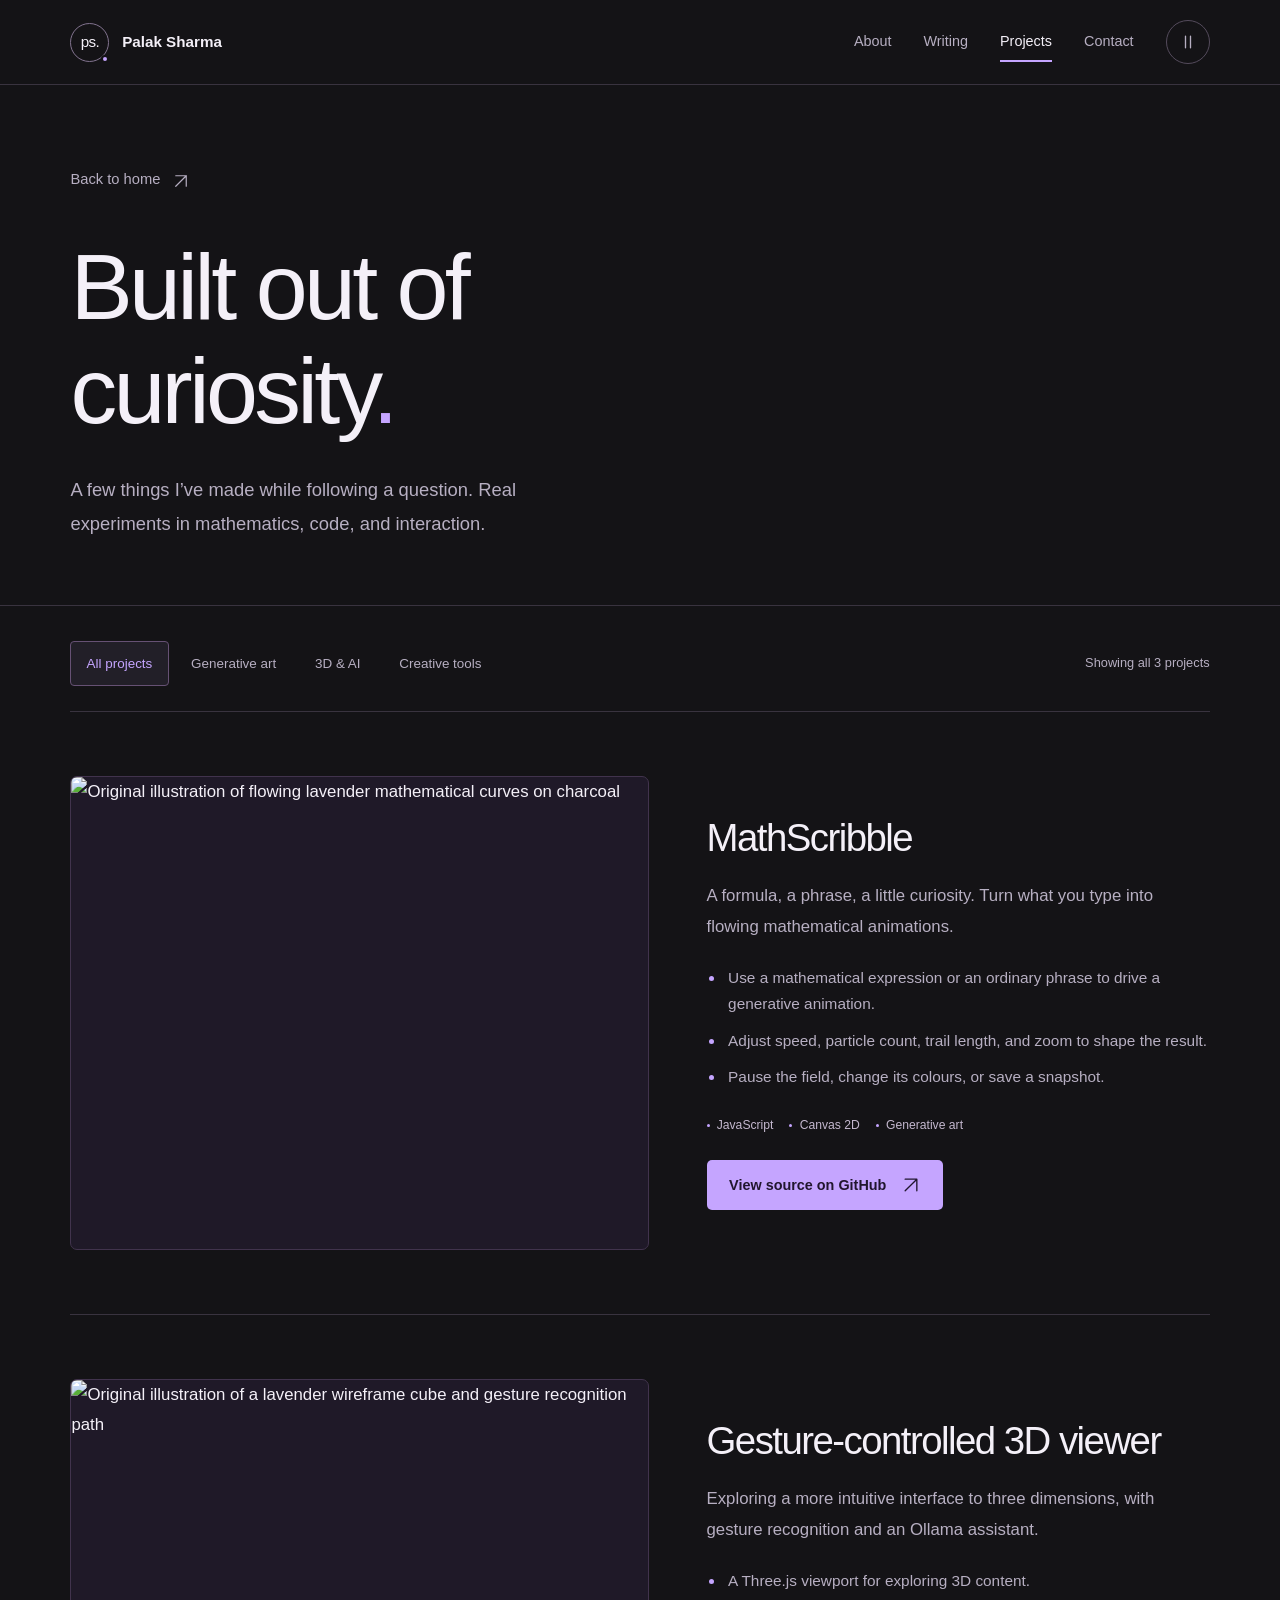
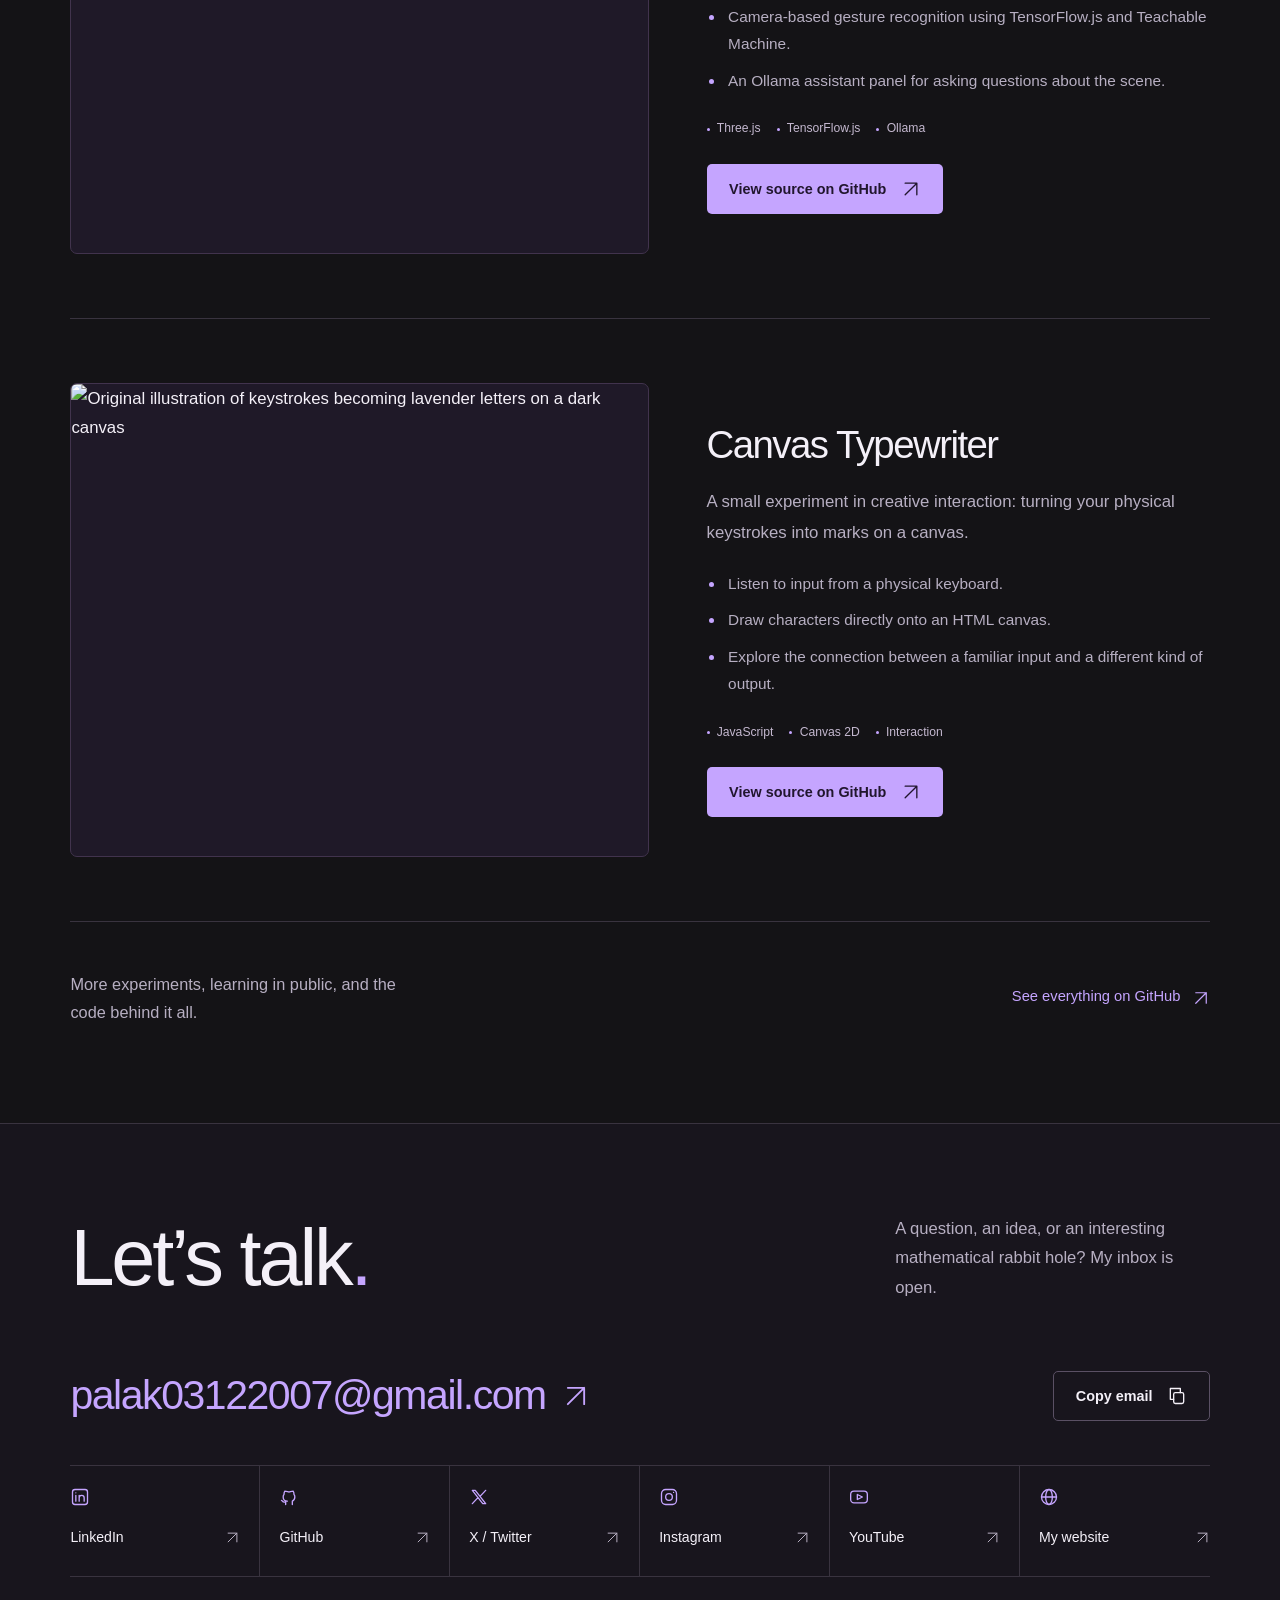
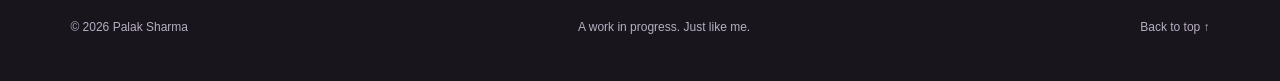
==== projects.html @ 2f59c61e "Add files via upload" ====
<!doctype html>
<!--
THESIS: A curious mind in motion, not a row of portfolio cards.
OWN-WORLD: User-directed charcoal, plum, lavender, oversized Sora, and quiet reading space.
STORY: Meet the student, builder, and explorer; discover real milestones and a growing maths notebook.
FIRST VIEWPORT: A very large name beside a full-scale living mathematical profile, with factual
orbital labels and three controls that reveal different parts of Palak's story.
FORM: User-pinned dark research studio; Projects and Writing have their own clear navigation tabs.
The writing empty state is honest. No awards, papers, credentials, or deployments are fabricated.
-->
<html lang="en"><head>
<meta charset="utf-8"><meta name="viewport" content="width=device-width, initial-scale=1">
<title>Projects — Palak Sharma</title><meta name="description" content="Experiments in mathematics, generative animation, spatial interfaces, and creative code by Palak Sharma."><meta name="theme-color" content="#141316">
<link rel="canonical" href="https://palaksharma.tech/projects.html">
<meta property="og:type" content="website"><meta property="og:url" content="https://palaksharma.tech/projects.html"><meta property="og:title" content="Projects — Palak Sharma"><meta property="og:description" content="Experiments in mathematics, generative animation, spatial interfaces, and creative code by Palak Sharma."><meta property="og:image" content="https://palaksharma.tech/assets/social-preview.png"><meta property="og:image:width" content="1200"><meta property="og:image:height" content="630"><meta property="og:image:alt" content="Palak Sharma — a curious mind in motion, on charcoal and lavender."><meta name="twitter:card" content="summary_large_image"><meta name="twitter:creator" content="@palaksharma3_">
<link rel="icon" href="favicon-32.png" sizes="32x32" type="image/png"><link rel="icon" href="icon-192.png" sizes="192x192" type="image/png"><link rel="apple-touch-icon" href="apple-touch-icon.png">
<link rel="preload" href="assets/fonts/sora-latin.woff2" as="font" type="font/woff2" crossorigin><link rel="preload" href="assets/fonts/archivo-latin.woff2" as="font" type="font/woff2" crossorigin><link rel="stylesheet" href="portfolio.css">
<script src="settings.js" defer></script><script src="script.js" defer></script>
</head><body data-page="projects"><svg class="icon-sprite" xmlns="http://www.w3.org/2000/svg" aria-hidden="true"><defs><symbol id="i-arrow" viewBox="0 0 24 24"><path d="M5 19 19 5M5 5h14v14"/></symbol><symbol id="i-down" viewBox="0 0 24 24"><path d="M12 4v16m-6-6 6 6 6-6"/></symbol><symbol id="i-left" viewBox="0 0 24 24"><path d="M20 12H4m6-6-6 6 6 6"/></symbol><symbol id="i-right" viewBox="0 0 24 24"><path d="M4 12h16m-6-6 6 6-6 6"/></symbol><symbol id="i-linkedin" viewBox="0 0 24 24"><rect x="3" y="3" width="18" height="18" rx="3"/><path d="M7 10v7m4-7v7m0-4c0-4 6-4 6 0v4"/><circle cx="7" cy="7" r=".8" fill="currentColor" stroke="none"/></symbol><symbol id="i-github" viewBox="0 0 24 24"><path d="M8 21v-3c-4 1-4-2-5-2m13 5v-4c2-1 3-3 3-5 0-2-1-3-1-3 0-1 0-3-1-4-2 0-4 1-5 1s-3-1-5-1C6 6 6 8 6 9c0 0-1 1-1 3 0 3 2 5 5 5"/></symbol><symbol id="i-x" viewBox="0 0 24 24"><path d="m4 4 12.5 16H20L7.5 4H4ZM20 4l-6.5 7M4 20l6.5-7"/></symbol><symbol id="i-instagram" viewBox="0 0 24 24"><rect x="3" y="3" width="18" height="18" rx="5"/><circle cx="12" cy="12" r="4"/><circle cx="17.5" cy="6.5" r=".8" fill="currentColor" stroke="none"/></symbol><symbol id="i-youtube" viewBox="0 0 24 24"><rect x="2" y="5" width="20" height="14" rx="4"/><path d="m10 9 6 3-6 3V9Z"/></symbol><symbol id="i-website" viewBox="0 0 24 24"><circle cx="12" cy="12" r="9"/><ellipse cx="12" cy="12" rx="4" ry="9"/><path d="M3 12h18"/></symbol><symbol id="i-file" viewBox="0 0 24 24"><path d="M14 2H5v20h14V7l-5-5Zm0 0v5h5M8 12h8m-8 4h6"/></symbol><symbol id="i-pause" viewBox="0 0 24 24"><path d="M9 5v14m6-14v14"/></symbol><symbol id="i-play" viewBox="0 0 24 24"><path d="m9 5 10 7-10 7V5Z"/></symbol><symbol id="i-menu" viewBox="0 0 24 24"><path d="M4 8h16M4 16h16"/></symbol><symbol id="i-copy" viewBox="0 0 24 24"><rect x="8" y="8" width="12" height="13" rx="2"/><path d="M16 8V3H4v13h4"/></symbol></defs></svg><a class="skip-link" href="#main">Skip to content</a>
<header class="site-header"><div class="container header-inner">
<a class="brand" href="index.html" aria-label="ps. Palak Sharma — home"><span class="brand-mark" aria-hidden="true">ps.</span><span class="brand-name" data-full-name>Palak Sharma</span></a>
<nav class="site-nav" id="site-navigation" aria-label="Main navigation"><a href="index.html#about">About</a><a href="writing.html">Writing</a><a href="projects.html" aria-current="page">Projects</a><a href="#contact">Contact</a></nav>
<div class="header-actions"><button class="motion-button" type="button" data-motion-toggle aria-label="Pause animations" aria-pressed="true" title="Pause animations" hidden><svg class="icon" aria-hidden="true"><use href="#i-pause"/></svg></button><button class="menu-toggle" type="button" aria-label="Open navigation" aria-expanded="false" aria-controls="site-navigation" hidden><svg class="icon" aria-hidden="true"><use href="#i-menu"/></svg></button></div>
</div></header><main id="main"><section class="page-intro" aria-labelledby="page-title"><div class="container"><a class="text-link" href="index.html"><span>Back to home</span><svg class="icon" aria-hidden="true"><use href="#i-arrow"/></svg></a><h1 id="page-title">Built out of<br>curiosity<span class="accent">.</span></h1><p>A few things I’ve made while following a question. Real experiments in mathematics, code, and interaction.</p></div></section><div class="container collection"><div class="filter-bar"><div class="project-filters" role="group" aria-label="Filter projects"><button type="button" data-filter="all" aria-pressed="true" hidden>All projects</button><button type="button" data-filter="generative" aria-pressed="false" hidden>Generative art</button><button type="button" data-filter="spatial" aria-pressed="false" hidden>3D &amp; AI</button><button type="button" data-filter="tools" aria-pressed="false" hidden>Creative tools</button></div><p class="filter-status" id="filter-status" aria-live="polite" aria-atomic="true">Showing all 3 projects</p></div><article class="collection-project" id="mathscribble" data-project="math" data-category="generative" aria-labelledby="math-title"><div class="project-art"><img src="assets/mathscribble.svg" alt="Original illustration of flowing lavender mathematical curves on charcoal" width="840" height="600" loading="lazy" decoding="async"></div><div class="project-details"><h2 id="math-title" data-project-title>MathScribble</h2><p class="project-description" data-project-description>A formula, a phrase, a little curiosity. Turn what you type into flowing mathematical animations.</p><ul class="project-notes"><li>Use a mathematical expression or an ordinary phrase to drive a generative animation.</li><li>Adjust speed, particle count, trail length, and zoom to shape the result.</li><li>Pause the field, change its colours, or save a snapshot.</li></ul><ul class="tags" aria-label="Technologies and themes"><li>JavaScript</li><li>Canvas 2D</li><li>Generative art</li></ul><div class="project-actions"><a class="button button-primary" href="https://github.com/palaksharma3/Math-Simulations" data-project-source target="_blank" rel="noopener noreferrer">View source on GitHub <svg class="icon" aria-hidden="true"><use href="#i-arrow"/></svg></a></div></div></article><article class="collection-project" id="gesture-viewer" data-project="gesture" data-category="spatial" aria-labelledby="gesture-title"><div class="project-art"><img src="assets/gesture-viewer.svg" alt="Original illustration of a lavender wireframe cube and gesture recognition path" width="840" height="600" loading="lazy" decoding="async"></div><div class="project-details"><h2 id="gesture-title" data-project-title>Gesture-controlled 3D viewer</h2><p class="project-description" data-project-description>Exploring a more intuitive interface to three dimensions, with gesture recognition and an Ollama assistant.</p><ul class="project-notes"><li>A Three.js viewport for exploring 3D content.</li><li>Camera-based gesture recognition using TensorFlow.js and Teachable Machine.</li><li>An Ollama assistant panel for asking questions about the scene.</li></ul><ul class="tags" aria-label="Technologies and themes"><li>Three.js</li><li>TensorFlow.js</li><li>Ollama</li></ul><div class="project-actions"><a class="button button-primary" href="https://github.com/palaksharma3/gesture-3d-viewer" data-project-source target="_blank" rel="noopener noreferrer">View source on GitHub <svg class="icon" aria-hidden="true"><use href="#i-arrow"/></svg></a></div></div></article><article class="collection-project" id="canvas-typewriter" data-project="keyboard" data-category="tools" aria-labelledby="keyboard-title"><div class="project-art"><img src="assets/typewriter.svg" alt="Original illustration of keystrokes becoming lavender letters on a dark canvas" width="840" height="600" loading="lazy" decoding="async"></div><div class="project-details"><h2 id="keyboard-title" data-project-title>Canvas Typewriter</h2><p class="project-description" data-project-description>A small experiment in creative interaction: turning your physical keystrokes into marks on a canvas.</p><ul class="project-notes"><li>Listen to input from a physical keyboard.</li><li>Draw characters directly onto an HTML canvas.</li><li>Explore the connection between a familiar input and a different kind of output.</li></ul><ul class="tags" aria-label="Technologies and themes"><li>JavaScript</li><li>Canvas 2D</li><li>Interaction</li></ul><div class="project-actions"><a class="button button-primary" href="https://github.com/palaksharma3/canvas-keyboard-app" data-project-source target="_blank" rel="noopener noreferrer">View source on GitHub <svg class="icon" aria-hidden="true"><use href="#i-arrow"/></svg></a></div></div></article><div class="collection-close"><p>More experiments, learning in public, and the code behind it all.</p><a class="text-link" href="https://github.com/palaksharma3" data-social="github" target="_blank" rel="noopener noreferrer"><span>See everything on GitHub</span><svg class="icon" aria-hidden="true"><use href="#i-arrow"/></svg></a></div></div></main><footer class="contact-section" id="contact" aria-labelledby="contact-title"><div class="container">
<div class="contact-heading"><h2 id="contact-title">Let’s talk<span class="accent">.</span></h2><p>A question, an idea, or an interesting mathematical rabbit hole? My inbox is open.</p></div>
<div class="contact-email-row"><a class="email-link" href="mailto:palak03122007@gmail.com" data-email-link><span data-email>palak03122007@gmail.com</span><svg class="icon" aria-hidden="true"><use href="#i-arrow"/></svg></a><div class="copy-area"><button class="button button-secondary" type="button" data-email-copy hidden>Copy email <svg class="icon" aria-hidden="true"><use href="#i-copy"/></svg></button><span class="copy-status" data-copy-status aria-live="polite" aria-atomic="true"></span></div></div>
<nav class="social-directory" aria-label="Find me online"><a class="" href="https://www.linkedin.com/in/palaksharma3/" data-social="linkedin" target="_blank" rel="noopener noreferrer"><svg class="icon" aria-hidden="true"><use href="#i-linkedin"/></svg><span>LinkedIn <svg class="icon" aria-hidden="true"><use href="#i-arrow"/></svg></span></a><a class="" href="https://github.com/palaksharma3" data-social="github" target="_blank" rel="noopener noreferrer"><svg class="icon" aria-hidden="true"><use href="#i-github"/></svg><span>GitHub <svg class="icon" aria-hidden="true"><use href="#i-arrow"/></svg></span></a><a class="" href="https://x.com/palaksharma3_" data-social="x" target="_blank" rel="noopener noreferrer"><svg class="icon" aria-hidden="true"><use href="#i-x"/></svg><span>X / Twitter <svg class="icon" aria-hidden="true"><use href="#i-arrow"/></svg></span></a><a class="" href="https://www.instagram.com/palak.sharma.3/" data-social="instagram" target="_blank" rel="noopener noreferrer"><svg class="icon" aria-hidden="true"><use href="#i-instagram"/></svg><span>Instagram <svg class="icon" aria-hidden="true"><use href="#i-arrow"/></svg></span></a><a class="" href="https://www.youtube.com/@PalakIIT-DELHI29" data-social="youtube" target="_blank" rel="noopener noreferrer"><svg class="icon" aria-hidden="true"><use href="#i-youtube"/></svg><span>YouTube <svg class="icon" aria-hidden="true"><use href="#i-arrow"/></svg></span></a><a class="" href="https://palaksharma.tech/" data-social="website" target="_blank" rel="noopener noreferrer"><svg class="icon" aria-hidden="true"><use href="#i-website"/></svg><span>My website <svg class="icon" aria-hidden="true"><use href="#i-arrow"/></svg></span></a></nav>
<div class="footer-bottom"><span>© <span data-year>2026</span> <span data-full-name>Palak Sharma</span></span><span class="footer-note">A work in progress. Just like me.</span><a href="#main">Back to top ↑</a></div>
</div></footer></body></html>
---- portfolio.css ----
@font-face{font-family:Archivo;src:url("assets/fonts/archivo-latin.woff2") format("woff2");font-style:normal;font-weight:400 800;font-display:swap}
@font-face{font-family:Sora;src:url("assets/fonts/sora-latin.woff2") format("woff2");font-style:normal;font-weight:400 700;font-display:swap}
:root{
  color-scheme:dark;
  --bg:#141316;
  --surface:#1b191f;
  --raised:#211d28;
  --ink:#f4f0f8;
  --muted:#b7afc2;
  --soft:#948a9f;
  --accent:#c5a5ff;
  --accent-strong:#a87ee8;
  --line:#39333f;
  --max-width:1240px;
  --gutter:clamp(1.25rem,5.5vw,5.5rem);
  --ease:cubic-bezier(.16,1,.3,1)
}
*,*::before,*::after{box-sizing:border-box}
html{scroll-padding-top:6rem;-webkit-text-size-adjust:100%}
html[data-motion="on"]{scroll-behavior:smooth}
body{margin:0;background:var(--bg);color:var(--ink);font-family:Archivo,"Segoe UI",Arial,sans-serif;font-size:1.05rem;line-height:1.75;-webkit-font-smoothing:antialiased}
::selection{background:var(--accent);color:var(--bg)}
[hidden]{display:none!important}
a{color:inherit;text-underline-offset:.3em}
a,button{touch-action:manipulation;-webkit-tap-highlight-color:transparent}
button,input{font:inherit}
button{cursor:pointer}
button:disabled{cursor:not-allowed}
:focus-visible{outline:2px solid var(--accent);outline-offset:6px}
img,svg{vertical-align:middle}
img{max-width:100%;height:auto}
h1,h2,h3,p,figure{margin:0}
h1,h2,h3{font-family:Sora,Archivo,sans-serif;font-weight:500;line-height:1.12;letter-spacing:-.04em;text-wrap:balance}
h1{font-size:clamp(3.5rem,7.2vw,6.5rem)}
h2{font-size:clamp(2.35rem,4.6vw,4.2rem)}
h3{font-size:clamp(1.4rem,2.4vw,2rem);line-height:1.3;letter-spacing:-.025em}
.container{width:min(var(--max-width),calc(100% - var(--gutter)*2));margin-inline:auto}
.accent{color:var(--accent)}
.icon{width:20px;height:20px;fill:none;stroke:currentColor;stroke-width:1.6;stroke-linecap:round;stroke-linejoin:round;flex:0 0 auto}
.icon-sprite{position:absolute;width:0;height:0;overflow:hidden}
.skip-link{position:fixed;top:.75rem;left:1rem;z-index:100;background:var(--ink);color:var(--bg);padding:.6rem 1rem;border-radius:4px;transform:translateY(-180%)}
.skip-link:focus{transform:none}
.site-header{position:sticky;top:0;z-index:50;background:var(--bg);border-bottom:1px solid var(--line)}
.header-inner{min-height:84px;display:flex;align-items:center;gap:2rem}
.brand{display:inline-flex;align-items:center;gap:.8rem;margin-right:auto;text-decoration:none;min-height:44px}
.brand-mark{height:39px;width:39px;display:grid;place-items:center;border:1px solid #82738f;border-radius:50%;font-family:Sora,sans-serif;font-size:.95rem;letter-spacing:-.04em;position:relative}
.brand-mark::after{content:"";position:absolute;bottom:-2px;right:-1px;width:8px;height:8px;background:var(--accent);border:2px solid var(--bg);border-radius:50%}
.brand-name{font-weight:550;font-size:.95rem}
.site-nav{display:flex;align-items:center;gap:2rem}
.site-nav a{min-height:44px;display:inline-flex;align-items:center;position:relative;text-decoration:none;font-size:.9rem;color:var(--muted);transition:color .25s}
.site-nav a::after{content:"";position:absolute;left:0;right:0;bottom:2px;background:var(--accent);height:2px;transform:scaleX(0);transform-origin:left;transition:transform .35s var(--ease)}
.site-nav a:hover,.site-nav a[aria-current]{color:var(--ink)}
.site-nav a:hover::after,.site-nav a[aria-current]::after{transform:scaleX(1)}
.header-actions{display:flex;gap:.65rem;align-items:center}
.motion-button,.menu-toggle{height:44px;width:44px;display:inline-flex;align-items:center;justify-content:center;background:transparent;color:var(--muted);border:1px solid #544b5c;border-radius:50%;transition:background .2s,border-color .2s,color .2s}
.motion-button:hover,.menu-toggle:hover{background:var(--raised);border-color:var(--accent);color:var(--ink)}
.menu-toggle{border-radius:4px}
.button{min-height:50px;display:inline-flex;align-items:center;justify-content:center;gap:.9rem;padding:.85rem 1.35rem;border:1px solid transparent;border-radius:5px;text-decoration:none;font-size:.9rem;line-height:1.4;font-weight:550;transition:transform .3s var(--ease),background .25s,border-color .25s,color .25s}
.button:hover{transform:translateY(-3px)}
.button-primary{background:var(--accent);color:#21162e}
.button-primary:hover{background:#d9c2ff}
.button-secondary{background:transparent;color:var(--ink);border-color:#5a5064}
.button-secondary:hover{background:var(--raised);border-color:var(--accent)}
.button-disabled{background:#25212d;color:#b5aabc;border-color:#49404f}
.button-disabled:hover{transform:none}
.text-link{min-height:44px;display:inline-flex;align-items:center;gap:.7rem;font-size:.92rem;font-weight:500;text-decoration:none}
.text-link>span{padding-bottom:2px;background:linear-gradient(currentColor,currentColor) left bottom/0 1px no-repeat;transition:background-size .3s var(--ease)}
.text-link:hover>span{background-size:100% 1px}
.text-link .icon{width:18px;height:18px;transition:transform .3s var(--ease)}
.text-link:hover .icon{transform:translate(2px,-2px)}

/* The oversized name and living profile share one continuous stage. */
.hero{position:relative;overflow:clip;isolation:isolate}
.hero::before{content:"";position:absolute;right:-15%;top:-12%;width:95%;height:100%;z-index:-1;background:radial-gradient(ellipse at 63% 41%,#7d4bac18,transparent 58%);pointer-events:none}
.hero-layout{position:relative;min-height:890px;padding-block:5.2rem 4rem}
.hero-copy{position:relative;z-index:3;max-width:630px;width:52%}
.hero-copy a,.hero-copy button{pointer-events:auto}
.hero-title{font-size:clamp(5rem,10.3vw,8.5rem);font-weight:500;line-height:1.025;letter-spacing:-.04em;margin-left:-.055em}
.hero-title>span{display:block}
.hero-role{display:flex;gap:.65rem;align-items:center;color:var(--accent);font-size:.92rem;margin-top:1.55rem}
.hero-role::before{content:"";width:5px;height:5px;flex-shrink:0;background:var(--accent);border-radius:50%}
.hero-description{max-width:35ch;color:var(--muted);font-size:1.12rem;line-height:1.9;margin-top:1.4rem;text-wrap:pretty}
.hero-actions{display:flex;flex-wrap:wrap;gap:.85rem;margin-top:1.9rem}
.hero-socials{display:flex;gap:.45rem;align-items:center;margin-top:1.9rem;margin-left:-.5rem}
.hero-socials a{width:44px;height:44px;display:inline-flex;align-items:center;justify-content:center;color:var(--muted);border-radius:50%;transition:background .2s,color .2s,transform .3s var(--ease)}
.hero-socials a:hover{color:var(--accent);background:#c5a5ff0f;transform:translateY(-3px)}
.hero-art{position:absolute;width:66%;max-width:840px;right:-6.5%;top:-2rem;z-index:1}
.motion-study{width:100%;min-width:0}
.motion-surface{width:100%;aspect-ratio:1.22;position:relative;isolation:isolate}
.motion-surface::before,.motion-surface::after{content:"";position:absolute;border:1px solid #c5a5ff13;border-radius:50%;pointer-events:none}
.motion-surface::before{inset:12% 9%;transform:rotate(-30deg)}
.motion-surface::after{inset:23% 4%;transform:rotate(30deg)}
.motion-canvas{position:absolute;inset:0;width:100%;height:100%;z-index:1}
.motion-fallback{height:100%;width:100%;object-fit:contain;opacity:.85}
.has-canvas .motion-fallback{visibility:hidden}
.orbit-label{position:absolute;z-index:2;display:flex;align-items:center;gap:.65rem;color:var(--muted);font-size:.74rem;line-height:1.5;background:#17151bf2;border:1px solid #494052;padding:.6rem .8rem;border-radius:4px;pointer-events:none}
.orbit-label strong{display:block;font-weight:500;color:var(--ink);font-size:.8rem}
.orbit-label .orbit-dot{width:6px;height:6px;background:var(--accent);border-radius:50%;box-shadow:0 0 0 4px #c5a5ff0a;flex:0 0 auto}
.orbit-label.top{right:19%;top:13%;animation:drift 7s ease-in-out infinite}
.orbit-label.right{right:5%;top:58%;animation:drift 8s ease-in-out -2s infinite}
.orbit-label.left{left:10%;bottom:16%;animation:drift 9s ease-in-out -4s infinite}
.story-panel{position:relative;z-index:3;width:64%;margin:-.2rem auto 0;text-align:center}
.dimension-caption{color:var(--accent);font-size:.78rem;line-height:1.6}
.dimension-caption [data-dimension-name]{font-weight:550}
.dimension-detail{color:var(--muted);font-size:.72rem;line-height:1.6;margin-top:.2rem;margin-bottom:1rem}
.story-title{font-size:clamp(1.25rem,2vw,1.65rem);letter-spacing:-.025em;line-height:1.4}
.story-text{color:var(--muted);font-size:.89rem;line-height:1.75;margin-top:.7rem;min-height:4.7em}
.study-controls{display:flex;justify-content:center;align-items:center;gap:.35rem;margin-top:1rem}
.study-controls button{min-height:44px;padding:.5rem .85rem;color:var(--muted);background:transparent;border:1px solid transparent;border-radius:4px;font-size:.8rem;white-space:nowrap;transition:background .25s,border-color .25s,color .25s}
.study-controls button:hover{color:var(--ink);background:var(--surface)}
.study-controls button[aria-pressed="true"]{color:var(--accent);background:#c5a5ff0b;border-color:#79608f}
.hero-foot{display:flex;align-items:center;justify-content:space-between;gap:1rem;min-height:78px;border-top:1px solid var(--line);font-size:.78rem;color:var(--muted)}
.hero-foot a{display:flex;align-items:center;gap:.8rem;min-height:44px;text-decoration:none}
.hero-foot .icon{width:17px;height:17px;color:var(--accent)}
.hero-foot>span{display:inline-flex;align-items:center;gap:.65rem}
.small-star{color:var(--accent);font-size:1.2rem}

.section{padding-block:clamp(4.7rem,8vw,7.8rem)}
.section-heading{display:flex;justify-content:space-between;align-items:end;gap:2rem;margin-bottom:3rem}
.section-heading p{color:var(--muted);max-width:43ch;margin-top:1.15rem;line-height:1.8}
.section-heading>.text-link{white-space:nowrap;color:var(--accent)}
.about-section{border-top:1px solid var(--line)}
.about-grid{display:grid;grid-template-columns:1fr 1.1fr;gap:clamp(2rem,7vw,7rem)}
.about-heading h2{max-width:13ch}
.portrait-frame{width:min(100%,300px);margin-top:2rem}
.portrait-frame img{display:block;width:100%;height:auto;aspect-ratio:1;object-fit:contain;border:1px solid #6d557f;border-radius:8px;background:var(--surface)}
.portrait-frame figcaption{margin-top:.7rem;display:flex;align-items:center;gap:.55rem;color:var(--muted);font-size:.8rem}
.portrait-frame figcaption span{color:var(--accent)}
.about-copy p{font-size:1.13rem;line-height:1.9;color:var(--muted);max-width:65ch}
.about-copy p:first-child{color:var(--ink);font-size:1.25rem}
.about-copy p+p{margin-top:1.4rem}
.interests{display:flex;flex-wrap:wrap;gap:.6rem;margin-top:2rem}
.interests span{border:1px solid #584864;padding:.35rem .7rem;border-radius:3px;color:#cfbddf;font-size:.78rem}
.achievements-section{padding-top:0}
.achievements-heading{display:flex;align-items:end;justify-content:space-between;gap:2rem;margin-bottom:2.5rem}
.achievements-heading p{color:var(--muted);max-width:32ch;font-size:.96rem}
.achievement-list{list-style:none;padding:0;margin:0;border-top:1px solid var(--line)}
.achievement{display:grid;grid-template-columns:110px 1fr 205px;gap:2rem;padding:2.1rem 0;border-bottom:1px solid var(--line);align-items:start}
.achievement-period{color:var(--muted);font-size:.85rem;padding-top:.45rem}
.achievement h3{font-size:1.6rem;letter-spacing:-.025em}
.achievement-description{font-size:1rem;color:var(--muted);line-height:1.85;max-width:66ch;margin-top:.65rem}
.achievement-result{font-family:Sora,Archivo,sans-serif;font-size:1.55rem;color:var(--accent);font-weight:500;text-align:right;line-height:1.4;letter-spacing:-.03em}
.achievement:hover .achievement-result{color:#e0caff}

.writing-section{background:var(--surface);border-block:1px solid var(--line);position:relative;overflow:hidden}
.writing-grid{display:grid;grid-template-columns:1fr 1fr;gap:clamp(2.5rem,7vw,6rem);align-items:center}
.writing-heading h2{max-width:13ch}
.writing-heading>p{color:var(--muted);max-width:44ch;margin-top:1.5rem;font-size:1.08rem;line-height:1.85}
.writing-heading .text-link{margin-top:1.6rem;color:var(--accent)}
.notebook-art{position:relative;min-height:340px;display:flex;align-items:center;justify-content:center}
.notebook-art img{width:100%;max-width:480px;transform:rotate(4deg);transition:transform .8s var(--ease)}
.notebook-art:hover img{transform:rotate(0)}
.notebook-status{display:flex;gap:.6rem;align-items:center;color:var(--muted);font-size:.82rem;margin-top:1.6rem}
.notebook-status::before{content:"";width:6px;height:6px;background:var(--accent);border-radius:50%}
.writing-list{padding:0;margin:0;list-style:none;border-top:1px solid var(--line)}
.writing-entry{border-bottom:1px solid var(--line)}
.writing-entry>a{display:grid;grid-template-columns:1fr auto;gap:1.5rem;padding:1.75rem 0;align-items:center;text-decoration:none}
.writing-entry h2,.writing-entry h3{font-size:1.5rem;line-height:1.3;letter-spacing:-.025em;margin-top:.5rem}
.writing-entry p{font-size:1rem;color:var(--muted);max-width:65ch;margin-top:.65rem}
.writing-entry .writing-type{color:var(--accent);font-size:.78rem}
.writing-entry>a>.icon{width:24px;height:24px;color:var(--accent);transition:transform .3s var(--ease)}
.writing-entry>a:hover>.icon{transform:translate(3px,-3px)}
.writing-home-list{margin-top:2rem}
.project-portal{display:grid;grid-template-columns:1.1fr 1fr;gap:3rem;align-items:center;border-bottom:1px solid var(--line)}
.project-portal h2{max-width:15ch}
.project-portal p{color:var(--muted);font-size:1.05rem;max-width:45ch;margin-top:1.4rem}
.project-portal .button{margin-top:1.8rem}
.project-index{list-style:none;margin:0;padding:0;border-top:1px solid var(--line)}
.project-index li{border-bottom:1px solid var(--line)}
.project-index a{padding:1.3rem 0;display:flex;align-items:center;justify-content:space-between;gap:1rem;text-decoration:none;font-family:Sora,Archivo,sans-serif;font-size:1.2rem;line-height:1.5}
.project-index a:hover{color:var(--accent)}
.project-index .icon{color:var(--accent)}
.cv-section{padding-block:clamp(3.5rem,6vw,5rem)}
.cv-panel{display:grid;grid-template-columns:auto 1fr auto;gap:2rem;align-items:center}
.cv-symbol{width:64px;height:80px;border:1px solid #69566f;display:grid;place-items:center;border-radius:4px;color:var(--accent);background:#211b28}
.cv-symbol .icon{width:30px;height:30px;stroke-width:1.2}
.cv-copy h2{font-size:1.7rem;letter-spacing:-.025em}
.cv-copy p{max-width:54ch;margin-top:.75rem;color:var(--muted);font-size:.98rem}
.cv-action{display:flex;align-items:flex-start;flex-direction:column;gap:.6rem}
.cv-action .text-link{font-size:.8rem;color:var(--muted)}

.contact-section{background:#18151d;border-top:1px solid var(--line);padding-block:clamp(4rem,7vw,6.5rem) 2rem}
.contact-heading{display:grid;grid-template-columns:1fr 1fr;align-items:end;gap:3rem;margin-bottom:2.5rem}
.contact-heading h2{font-size:clamp(3rem,6.2vw,5.3rem)}
.contact-heading p{color:var(--muted);max-width:34ch;justify-self:end;font-size:1.04rem;line-height:1.8}
.contact-email-row{display:flex;align-items:center;justify-content:space-between;gap:1.5rem;padding-block:1.5rem 2.5rem}
.email-link{display:inline-flex;align-items:center;gap:1rem;font-family:Sora,Archivo,sans-serif;font-size:clamp(1.25rem,3.2vw,2.75rem);letter-spacing:-.035em;color:var(--accent);text-decoration:none;line-height:1.4;overflow-wrap:anywhere;min-width:0}
.email-link span{min-width:0}
.email-link>.icon{width:28px;height:28px}
.email-link:hover{color:#e2d0ff}
.copy-area{position:relative;flex-shrink:0}
.copy-status{position:absolute;top:100%;right:0;margin-top:.35rem;color:var(--muted);font-size:.75rem;white-space:nowrap}
.social-directory{display:grid;grid-template-columns:repeat(6,1fr);border-block:1px solid var(--line)}
.social-directory a{padding:1.35rem 1.2rem;border-right:1px solid var(--line);min-height:110px;display:flex;flex-direction:column;gap:1.1rem;text-decoration:none;transition:background .25s}
.social-directory a:first-child{padding-left:0}
.social-directory a:last-child{padding-right:0;border-right:0}
.social-directory a:hover{background:#c5a5ff07}
.social-directory a>.icon{color:var(--accent)}
.social-directory a>span{display:flex;align-items:center;justify-content:space-between;gap:.5rem;font-size:.88rem}
.social-directory a>span .icon{width:15px;height:15px;color:var(--muted)}
.footer-bottom{display:flex;gap:1rem;justify-content:space-between;align-items:center;padding-top:1.8rem;color:var(--muted);font-size:.75rem}
.footer-bottom a{min-height:44px;display:inline-flex;align-items:center;gap:.6rem;text-decoration:none}
.footer-bottom .icon{height:16px;width:16px}

.page-intro{padding-block:4.6rem 4rem;border-bottom:1px solid var(--line)}
.page-intro h1{max-width:15ch;font-size:clamp(3.5rem,7.3vw,6.2rem)}
.page-intro p{margin-top:1.8rem;max-width:53ch;color:var(--muted);font-size:1.15rem;line-height:1.85}
.page-intro .text-link{margin-bottom:2rem;color:var(--muted)}
.collection{padding-block:2.2rem 6rem}
.filter-bar{display:flex;align-items:center;justify-content:space-between;gap:1rem;flex-wrap:wrap;padding-bottom:1.6rem;border-bottom:1px solid var(--line)}
.project-filters{display:flex;flex-wrap:wrap;gap:.4rem}
.project-filters button{min-height:44px;padding:.6rem .95rem;border:1px solid transparent;background:transparent;color:var(--muted);font-size:.84rem;border-radius:4px}
.project-filters button:hover{color:var(--ink);background:var(--surface)}
.project-filters button[aria-pressed="true"]{background:#c5a5ff14;color:var(--accent);border-color:#665174}
.filter-status{font-size:.8rem;color:var(--muted)}
.collection-project{display:grid;grid-template-columns:1.15fr 1fr;gap:clamp(2rem,4.5vw,4.5rem);padding-block:4rem;border-bottom:1px solid var(--line);align-items:center;scroll-margin-top:2rem}
.project-art{position:relative;display:block;aspect-ratio:1.22;background:#1f1928;border:1px solid #41334d;border-radius:7px;overflow:hidden}
.project-art img{display:block;width:100%;height:100%;object-fit:cover;transition:transform .8s var(--ease)}
.project-art:hover img{transform:scale(1.035)}
.project-details h2{font-size:clamp(2rem,3vw,2.8rem)}
.project-description{margin-top:1.3rem;color:var(--muted);font-size:1.05rem;line-height:1.85}
.project-notes{padding-left:1.15rem;color:var(--muted);font-size:.96rem;margin-block:1.4rem}
.project-notes li{padding-left:.2rem;margin-bottom:.6rem}
.project-notes li::marker{color:var(--accent)}
.tags{display:flex;flex-wrap:wrap;gap:.5rem 1rem;list-style:none;padding:0;margin:1.5rem 0}
.tags li{display:inline-flex;gap:.45rem;align-items:center;color:#c4b8cf;font-size:.76rem}
.tags li::before{content:"";width:3px;height:3px;background:var(--accent);border-radius:50%}
.project-actions{display:flex;gap:.8rem;flex-wrap:wrap;margin-top:1.5rem}
.collection-close{padding-top:3rem;display:flex;align-items:center;justify-content:space-between;gap:2rem}
.collection-close p{max-width:40ch;color:var(--muted);font-size:1.02rem}
.collection-close .text-link{color:var(--accent)}
.notebook-page{padding-block:4rem 6rem;min-height:500px}
.notebook-empty{display:grid;grid-template-columns:1.05fr 1fr;align-items:center;gap:3rem;padding:1rem 0 3rem}
.notebook-empty h2{font-size:clamp(2rem,3.7vw,3rem);max-width:14ch}
.notebook-empty p{color:var(--muted);max-width:43ch;font-size:1.08rem;margin-top:1.4rem}
.notebook-empty .text-link{color:var(--accent);margin-top:1.3rem}
.notebook-empty img{max-width:460px;justify-self:center;transform:rotate(4deg)}
.notebook-expect{border-top:1px solid var(--line);padding-top:2rem;display:flex;justify-content:space-between;gap:2rem;color:var(--muted);font-size:.94rem}
.notebook-expect span{color:var(--accent)}
.not-found{min-height:calc(100svh - 84px);padding-block:5rem;display:grid;align-content:center}
.not-found h1{max-width:12ch}
.not-found p{max-width:45ch;color:var(--muted);margin-top:1.8rem}
.not-found .hero-actions{margin-top:2rem}

@keyframes drift{0%,100%{transform:translateY(0)}50%{transform:translateY(-7px)}}
@keyframes title-arrive{from{clip-path:inset(0 0 100% 0);transform:translateY(16px)}to{clip-path:inset(0);transform:translateY(0)}}
html[data-motion="on"] .hero-title>span{animation:title-arrive .95s var(--ease) both}
html[data-motion="on"] .hero-title>span:nth-child(2){animation-delay:.1s}
.story-panel.is-changing{animation:title-arrive .5s var(--ease)}
.story-status{position:absolute;width:1px;height:1px;padding:0;margin:-1px;overflow:hidden;clip-path:inset(50%);white-space:nowrap}

@media(min-width:1500px){.hero-layout{min-height:920px}.hero-art{right:-2%;top:-1rem}.hero-copy{width:52%}}
@media(max-width:1100px){.brand-name{display:none}.hero-title{font-size:clamp(5rem,10vw,7.2rem)}.hero-layout{min-height:825px;padding-top:4.8rem}.hero-art{width:70%;right:-11%;top:0}.hero-copy{width:54%}.story-panel{width:67%}.orbit-label.left{left:15%;bottom:11%}.orbit-label.right{right:8%;top:62%}.hero-description{font-size:1.04rem}.social-directory a{padding-inline:.85rem}.achievement{grid-template-columns:95px 1fr 165px;gap:1.5rem}.achievement-result{font-size:1.3rem}}
@media(max-width:850px) and (min-width:761px){.hero-layout{min-height:770px}.hero-art{width:72%;right:-14%;top:2.5rem}.hero-copy{width:57%}.hero-title{font-size:clamp(4.8rem,10vw,6rem)}.hero-description{max-width:29ch}.story-panel{width:62%;margin-left:27%}.orbit-label.left{display:none}.orbit-label.top{right:20%;top:8%}.orbit-label.right{right:10%;top:63%}.story-text{font-size:.82rem}.study-controls{gap:0}.study-controls button{padding-inline:.6rem}.hero-actions{gap:.65rem}.hero-actions .button{padding-inline:1rem}}
@media(max-width:760px){
  html{scroll-padding-top:5rem}.header-inner{min-height:72px;gap:.75rem;flex-wrap:wrap}.brand-name{display:inline}.site-nav{gap:1rem}.js .site-nav{display:none;position:absolute;top:100%;left:0;right:0;background:#1c1921;border-bottom:1px solid var(--line);padding:1rem var(--gutter) 1.3rem;box-shadow:0 14px 28px #00000036}.js .site-nav.is-open{display:flex;flex-wrap:wrap}.site-nav a{padding-inline:.4rem}.site-nav a::after{left:.4rem;right:.4rem}
  .hero-layout{min-height:0;padding-block:3.4rem 2.5rem}.hero-copy{width:100%;max-width:540px}.hero-title{font-size:clamp(5.3rem,14vw,7rem)}.hero-description{max-width:40ch;font-size:1.1rem}.hero-art{position:relative;right:auto;top:auto;width:100%;max-width:630px;margin:-2.3rem auto 0}.motion-surface{aspect-ratio:1.22}.orbit-label.left{left:6%;bottom:11%;display:flex}.orbit-label.top{right:15%;top:17%}.orbit-label.right{right:0;top:64%}.story-panel{width:90%;max-width:470px;margin:-.5rem auto 0}.story-text{min-height:0;font-size:.95rem}.story-title{font-size:1.5rem}.study-controls{margin-top:1.2rem}.study-controls button{font-size:.85rem}.hero-socials{margin-top:1.4rem}.hero-foot{min-height:74px;font-size:.72rem}.hero-foot>span{max-width:26ch}.about-grid{grid-template-columns:1fr;gap:2rem}.about-heading{display:block}.about-heading h2{max-width:16ch}.portrait-frame{width:min(100%,360px);margin-top:1.75rem}.about-copy p{font-size:1.07rem}.about-copy p:first-child{font-size:1.18rem}
  .achievements-heading{align-items:flex-start;flex-direction:column;gap:1rem}.achievements-heading p{max-width:47ch}.achievement{grid-template-columns:1fr auto;grid-template-areas:"date result" "content content";gap:.75rem 1rem;padding-block:1.7rem}.achievement-period{grid-area:date;padding:0}.achievement-main{grid-area:content}.achievement-result{grid-area:result;font-size:1.2rem}.achievement h3{font-size:1.4rem}.achievement-description{font-size:1rem}.writing-grid{grid-template-columns:1fr;gap:1rem}.writing-heading h2{max-width:17ch}.writing-heading>p{max-width:50ch}.notebook-art{min-height:0;max-width:490px;margin:0 auto}.project-portal{grid-template-columns:1fr;gap:2.7rem}.project-portal h2{max-width:16ch}.project-index a{font-size:1.15rem}
  .cv-panel{grid-template-columns:auto 1fr;gap:1.2rem}.cv-action{grid-column:2}.cv-symbol{align-self:start;width:54px;height:68px}.cv-copy h2{font-size:1.5rem}.cv-copy p{font-size:.95rem}.contact-heading{grid-template-columns:1fr;gap:1.3rem;margin-bottom:1.4rem}.contact-heading p{justify-self:start;max-width:47ch}.contact-email-row{align-items:flex-start;flex-direction:column;gap:1.2rem;padding-bottom:2.8rem}.email-link{font-size:clamp(1.35rem,4.7vw,2rem)}.email-link>.icon{width:20px;height:20px}.copy-status{left:0;right:auto}.social-directory{grid-template-columns:repeat(3,1fr)}.social-directory a{padding:1.2rem!important;min-height:105px}.social-directory a:nth-child(3){border-right:0}.social-directory a:nth-child(n+4){border-top:1px solid var(--line)}.footer-bottom{flex-wrap:wrap;font-size:.73rem}
  .page-intro{padding-block:3.4rem 3rem}.page-intro h1{font-size:clamp(3.1rem,9vw,4.8rem)}.page-intro p{font-size:1.08rem}.collection-project{grid-template-columns:1fr;gap:2rem;padding-block:3rem}.project-art{aspect-ratio:1.5}.project-details h2{font-size:2rem}.project-description{font-size:1.04rem}.collection-close{align-items:flex-start;flex-direction:column;gap:1rem}.notebook-empty{grid-template-columns:1fr;gap:2rem}.notebook-empty img{max-width:450px;width:100%;order:-1}.notebook-expect{flex-direction:column;gap:.75rem}
}
@media(max-width:480px){
  .brand-name{font-size:.82rem}.brand-mark{height:35px;width:35px;font-size:.82rem}.hero-layout{padding-top:2.8rem}.hero-title{font-size:clamp(4.4rem,18.3vw,6.3rem)}.hero-role{font-size:.83rem;margin-top:1.2rem}.hero-description{font-size:1.03rem;line-height:1.85;max-width:35ch;margin-top:1.1rem}.hero-actions{gap:.65rem;margin-top:1.5rem}.hero-actions .button{font-size:.84rem;padding-inline:1rem}.hero-socials{gap:.3rem}.hero-art{margin-top:-.6rem}.motion-surface{aspect-ratio:1.03}.orbit-label{font-size:.6rem;padding:.45rem .6rem;gap:.5rem}.orbit-label strong{font-size:.68rem}.orbit-label.top{right:4%;top:14%}.orbit-label.right{right:-2%;top:65%}.orbit-label.left{left:-2%;bottom:17%}.story-panel{width:100%;margin-top:.3rem}.story-title{font-size:1.3rem}.story-text{font-size:.87rem}.study-controls{gap:.2rem}.study-controls button{padding-inline:.75rem;font-size:.78rem}.hero-foot>span{max-width:21ch;font-size:.68rem}.hero-foot a{font-size:.7rem;gap:.4rem}.section-heading{align-items:flex-start;flex-direction:column;gap:1rem}.section-heading p{margin-top:1rem}.portrait-frame{width:100%;max-width:330px}.about-copy p:first-child{font-size:1.14rem}.about-copy p{font-size:1.02rem}.interests{gap:.5rem}.interests span{font-size:.73rem}.achievement-result{font-size:1.08rem}.achievement-period{font-size:.79rem}.writing-heading>p{font-size:1.02rem}.notebook-art{margin-top:1rem}.project-index a{font-size:1.06rem}.cv-action{grid-column:1/-1;margin-top:.5rem}.cv-copy p{font-size:.89rem}.contact-heading h2{font-size:3.2rem}.contact-heading p{font-size:1rem}.email-link{font-size:clamp(1.05rem,4.45vw,1.35rem);gap:.6rem}.social-directory{grid-template-columns:1fr 1fr}.social-directory a:nth-child(3){border-right:1px solid var(--line)}.social-directory a:nth-child(2n){border-right:0}.social-directory a:nth-child(n+3){border-top:1px solid var(--line)}.social-directory a:nth-child(n+4){border-top:1px solid var(--line)}.footer-note{width:100%;order:3}.filter-bar{align-items:flex-start}.project-filters{gap:.25rem}.project-filters button{padding-inline:.7rem;font-size:.77rem}.page-intro h1{font-size:clamp(2.6rem,11.4vw,3.8rem)}.page-intro p{font-size:1.02rem}.project-art{aspect-ratio:1.2}.notebook-page{padding-top:2rem}.notebook-empty{gap:1.7rem}.notebook-empty p{font-size:1.02rem}
}
@media(prefers-reduced-motion:reduce){html{scroll-behavior:auto!important}*,*::before,*::after{animation-duration:.001ms!important;animation-iteration-count:1!important;transition-duration:.001ms!important}}
html[data-motion="off"]{scroll-behavior:auto}
html[data-motion="off"] *,html[data-motion="off"] *::before,html[data-motion="off"] *::after{animation:none!important;transition:none!important}
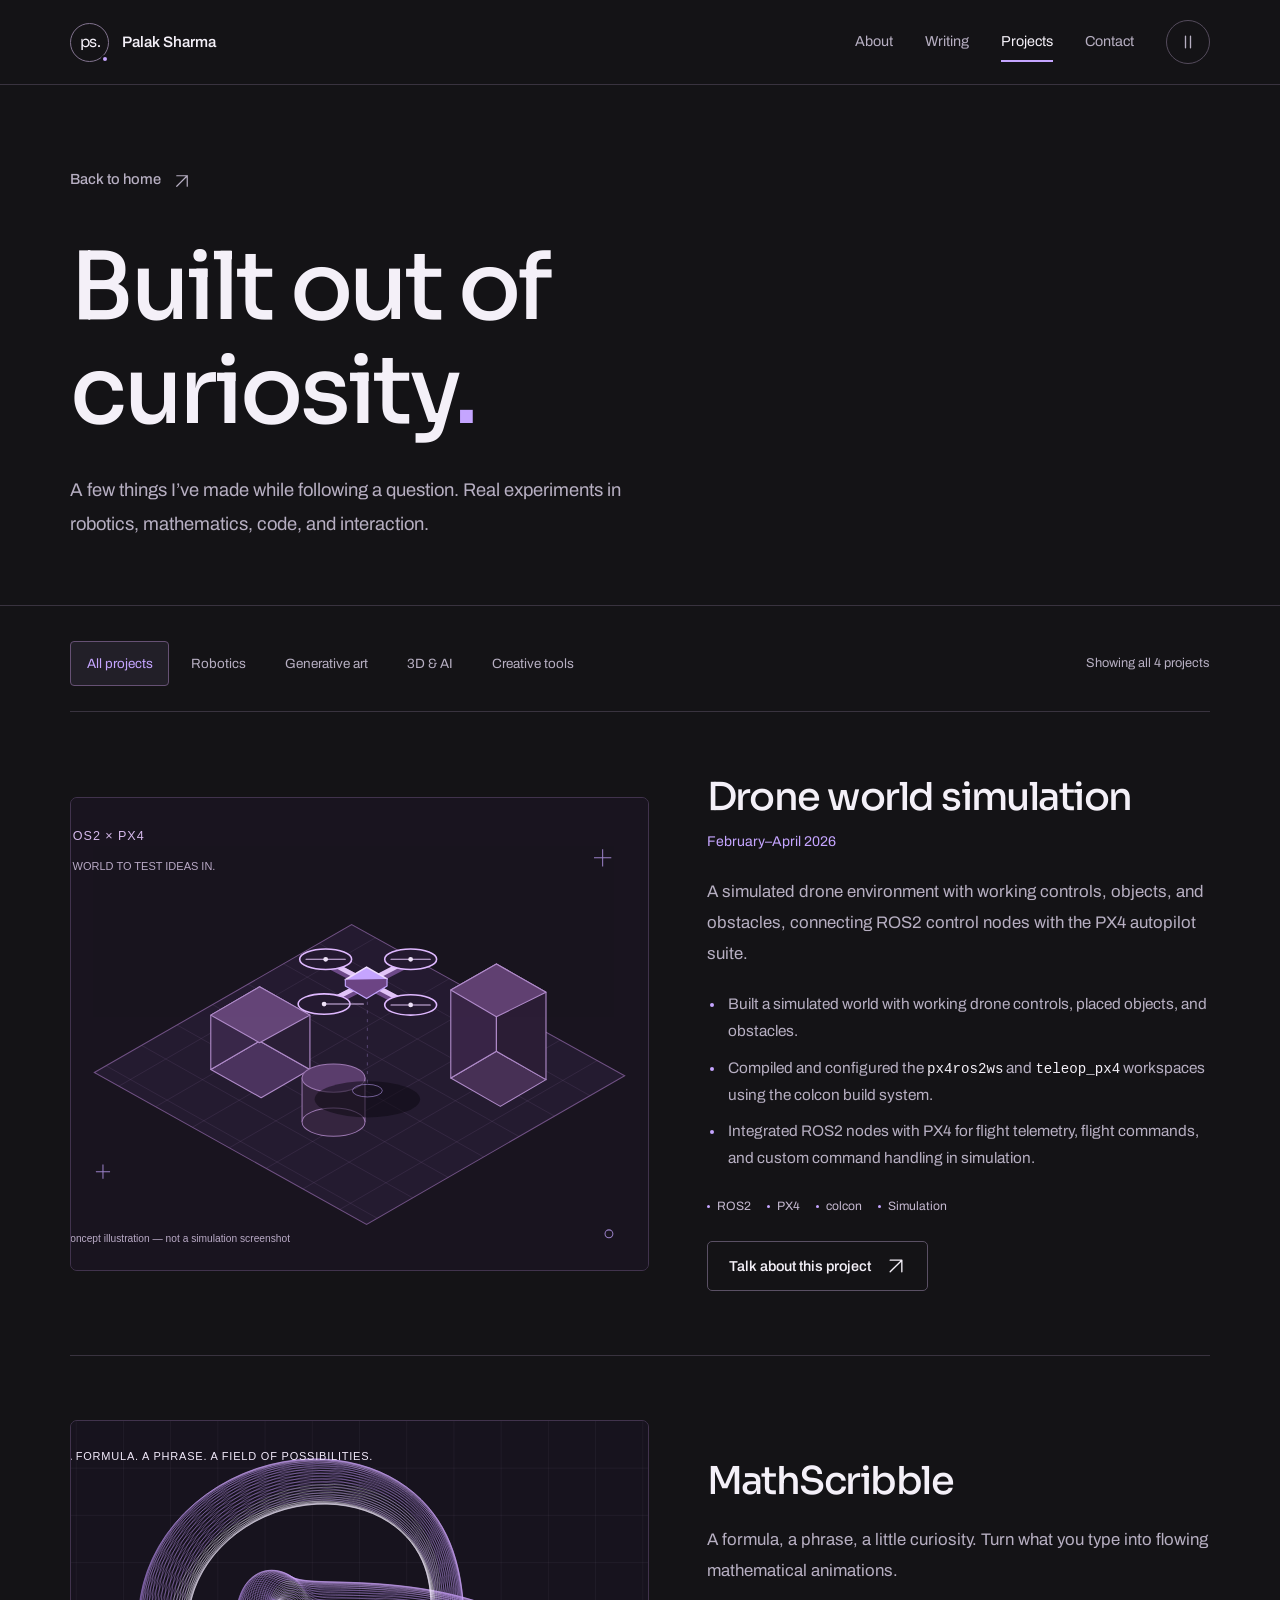
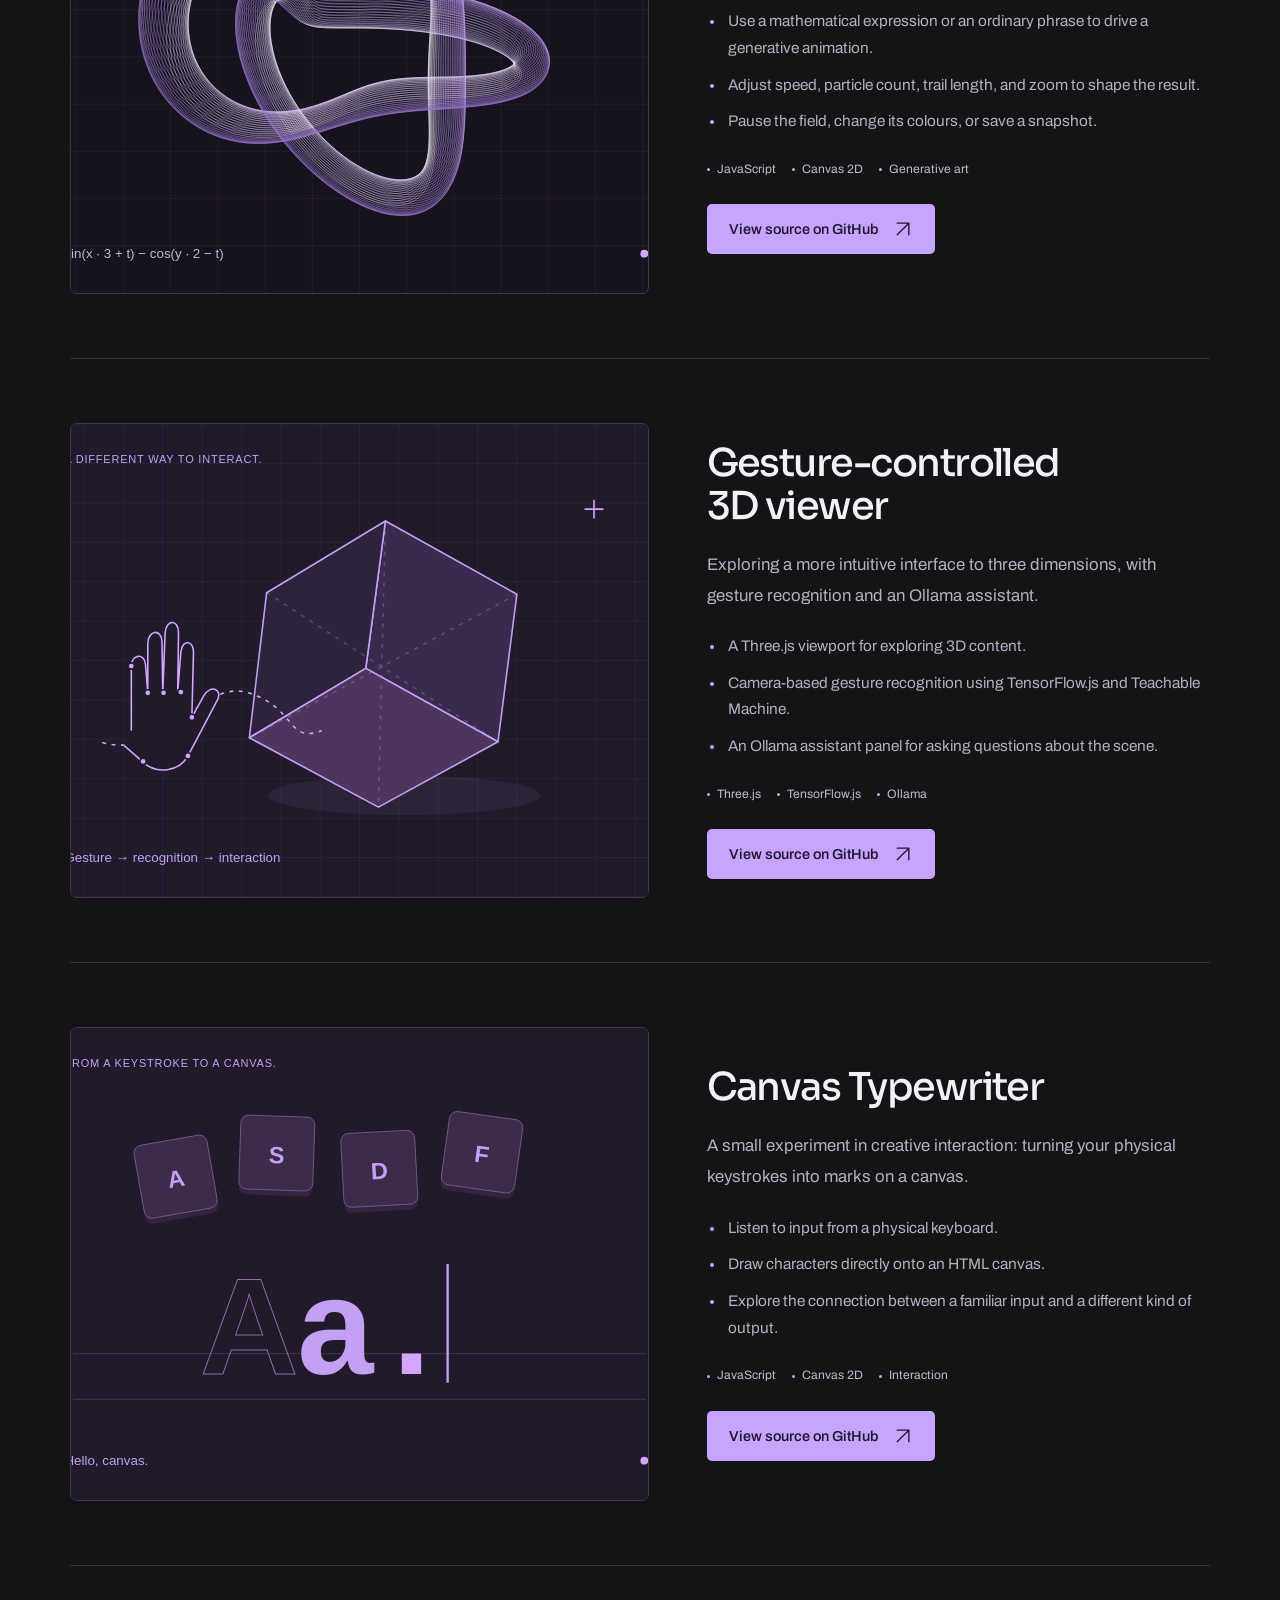
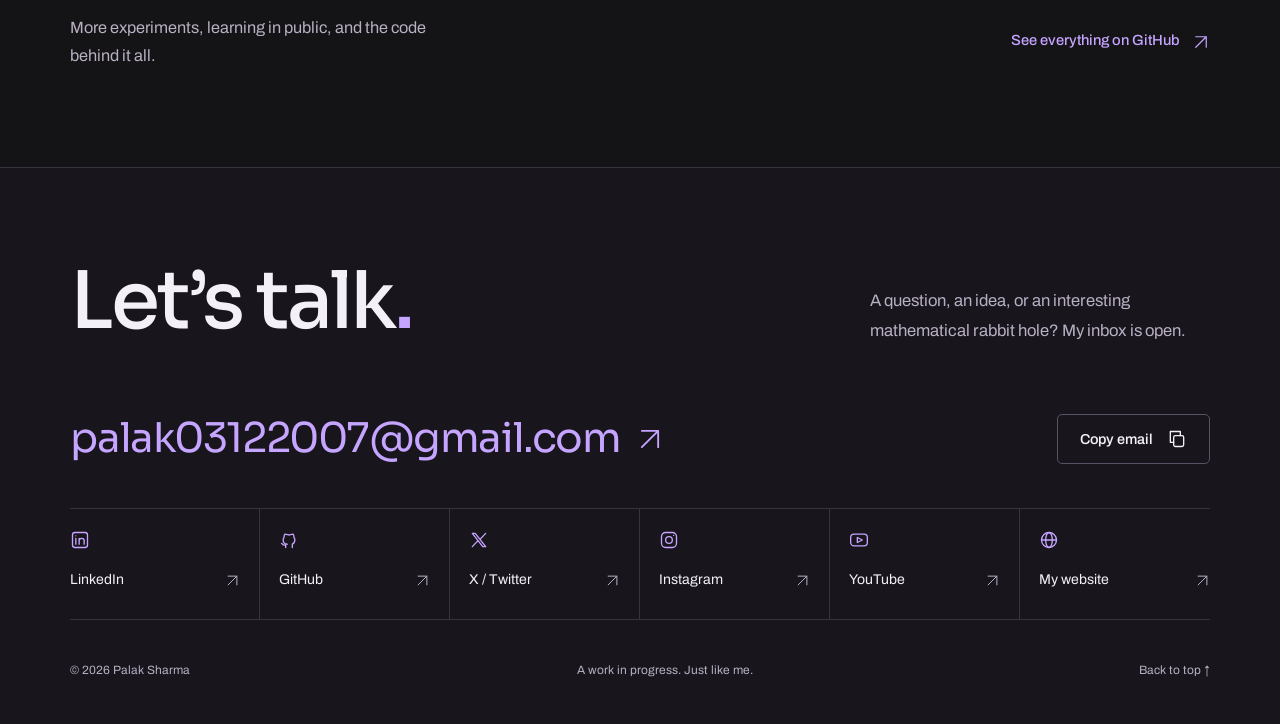
==== commit 24aa7fc2: "Add files via upload" ====
--- a/projects.html
+++ b/projects.html
@@ -21,7 +21,7 @@
 <a class="brand" href="index.html" aria-label="ps. Palak Sharma — home"><span class="brand-mark" aria-hidden="true">ps.</span><span class="brand-name" data-full-name>Palak Sharma</span></a>
 <nav class="site-nav" id="site-navigation" aria-label="Main navigation"><a href="index.html#about">About</a><a href="writing.html">Writing</a><a href="projects.html" aria-current="page">Projects</a><a href="#contact">Contact</a></nav>
 <div class="header-actions"><button class="motion-button" type="button" data-motion-toggle aria-label="Pause animations" aria-pressed="true" title="Pause animations" hidden><svg class="icon" aria-hidden="true"><use href="#i-pause"/></svg></button><button class="menu-toggle" type="button" aria-label="Open navigation" aria-expanded="false" aria-controls="site-navigation" hidden><svg class="icon" aria-hidden="true"><use href="#i-menu"/></svg></button></div>
-</div></header><main id="main"><section class="page-intro" aria-labelledby="page-title"><div class="container"><a class="text-link" href="index.html"><span>Back to home</span><svg class="icon" aria-hidden="true"><use href="#i-arrow"/></svg></a><h1 id="page-title">Built out of<br>curiosity<span class="accent">.</span></h1><p>A few things I’ve made while following a question. Real experiments in mathematics, code, and interaction.</p></div></section><div class="container collection"><div class="filter-bar"><div class="project-filters" role="group" aria-label="Filter projects"><button type="button" data-filter="all" aria-pressed="true" hidden>All projects</button><button type="button" data-filter="generative" aria-pressed="false" hidden>Generative art</button><button type="button" data-filter="spatial" aria-pressed="false" hidden>3D &amp; AI</button><button type="button" data-filter="tools" aria-pressed="false" hidden>Creative tools</button></div><p class="filter-status" id="filter-status" aria-live="polite" aria-atomic="true">Showing all 3 projects</p></div><article class="collection-project" id="mathscribble" data-project="math" data-category="generative" aria-labelledby="math-title"><div class="project-art"><img src="assets/mathscribble.svg" alt="Original illustration of flowing lavender mathematical curves on charcoal" width="840" height="600" loading="lazy" decoding="async"></div><div class="project-details"><h2 id="math-title" data-project-title>MathScribble</h2><p class="project-description" data-project-description>A formula, a phrase, a little curiosity. Turn what you type into flowing mathematical animations.</p><ul class="project-notes"><li>Use a mathematical expression or an ordinary phrase to drive a generative animation.</li><li>Adjust speed, particle count, trail length, and zoom to shape the result.</li><li>Pause the field, change its colours, or save a snapshot.</li></ul><ul class="tags" aria-label="Technologies and themes"><li>JavaScript</li><li>Canvas 2D</li><li>Generative art</li></ul><div class="project-actions"><a class="button button-primary" href="https://github.com/palaksharma3/Math-Simulations" data-project-source target="_blank" rel="noopener noreferrer">View source on GitHub <svg class="icon" aria-hidden="true"><use href="#i-arrow"/></svg></a></div></div></article><article class="collection-project" id="gesture-viewer" data-project="gesture" data-category="spatial" aria-labelledby="gesture-title"><div class="project-art"><img src="assets/gesture-viewer.svg" alt="Original illustration of a lavender wireframe cube and gesture recognition path" width="840" height="600" loading="lazy" decoding="async"></div><div class="project-details"><h2 id="gesture-title" data-project-title>Gesture-controlled 3D viewer</h2><p class="project-description" data-project-description>Exploring a more intuitive interface to three dimensions, with gesture recognition and an Ollama assistant.</p><ul class="project-notes"><li>A Three.js viewport for exploring 3D content.</li><li>Camera-based gesture recognition using TensorFlow.js and Teachable Machine.</li><li>An Ollama assistant panel for asking questions about the scene.</li></ul><ul class="tags" aria-label="Technologies and themes"><li>Three.js</li><li>TensorFlow.js</li><li>Ollama</li></ul><div class="project-actions"><a class="button button-primary" href="https://github.com/palaksharma3/gesture-3d-viewer" data-project-source target="_blank" rel="noopener noreferrer">View source on GitHub <svg class="icon" aria-hidden="true"><use href="#i-arrow"/></svg></a></div></div></article><article class="collection-project" id="canvas-typewriter" data-project="keyboard" data-category="tools" aria-labelledby="keyboard-title"><div class="project-art"><img src="assets/typewriter.svg" alt="Original illustration of keystrokes becoming lavender letters on a dark canvas" width="840" height="600" loading="lazy" decoding="async"></div><div class="project-details"><h2 id="keyboard-title" data-project-title>Canvas Typewriter</h2><p class="project-description" data-project-description>A small experiment in creative interaction: turning your physical keystrokes into marks on a canvas.</p><ul class="project-notes"><li>Listen to input from a physical keyboard.</li><li>Draw characters directly onto an HTML canvas.</li><li>Explore the connection between a familiar input and a different kind of output.</li></ul><ul class="tags" aria-label="Technologies and themes"><li>JavaScript</li><li>Canvas 2D</li><li>Interaction</li></ul><div class="project-actions"><a class="button button-primary" href="https://github.com/palaksharma3/canvas-keyboard-app" data-project-source target="_blank" rel="noopener noreferrer">View source on GitHub <svg class="icon" aria-hidden="true"><use href="#i-arrow"/></svg></a></div></div></article><div class="collection-close"><p>More experiments, learning in public, and the code behind it all.</p><a class="text-link" href="https://github.com/palaksharma3" data-social="github" target="_blank" rel="noopener noreferrer"><span>See everything on GitHub</span><svg class="icon" aria-hidden="true"><use href="#i-arrow"/></svg></a></div></div></main><footer class="contact-section" id="contact" aria-labelledby="contact-title"><div class="container">
+</div></header><main id="main"><section class="page-intro" aria-labelledby="page-title"><div class="container"><a class="text-link" href="index.html"><span>Back to home</span><svg class="icon" aria-hidden="true"><use href="#i-arrow"/></svg></a><h1 id="page-title">Built out of<br>curiosity<span class="accent">.</span></h1><p>A few things I’ve made while following a question. Real experiments in robotics, mathematics, code, and interaction.</p></div></section><div class="container collection"><div class="filter-bar"><div class="project-filters" role="group" aria-label="Filter projects"><button type="button" data-filter="all" aria-pressed="true" hidden>All projects</button><button type="button" data-filter="robotics" aria-pressed="false" hidden>Robotics</button><button type="button" data-filter="generative" aria-pressed="false" hidden>Generative art</button><button type="button" data-filter="spatial" aria-pressed="false" hidden>3D &amp; AI</button><button type="button" data-filter="tools" aria-pressed="false" hidden>Creative tools</button></div><p class="filter-status" id="filter-status" aria-live="polite" aria-atomic="true">Showing all 4 projects</p></div><article class="collection-project" id="drone-world" data-project="drone" data-category="robotics" aria-labelledby="drone-title"><div class="project-art"><img src="assets/drone-world.svg" alt="Concept illustration of a drone simulation world with objects and obstacles; not an actual simulation screenshot" width="840" height="600" loading="lazy" decoding="async"></div><div class="project-details"><h2 id="drone-title" data-project-title>Drone world simulation</h2><p class="project-period" data-project-period>February–April 2026</p><p class="project-description" data-project-description>A simulated drone environment with working controls, objects, and obstacles, connecting ROS2 control nodes with the PX4 autopilot suite.</p><ul class="project-notes"><li>Built a simulated world with working drone controls, placed objects, and obstacles.</li><li>Compiled and configured the <code>px4ros2ws</code> and <code>teleop_px4</code> workspaces using the colcon build system.</li><li>Integrated ROS2 nodes with PX4 for flight telemetry, flight commands, and custom command handling in simulation.</li></ul><ul class="tags" aria-label="Technologies and themes"><li>ROS2</li><li>PX4</li><li>colcon</li><li>Simulation</li></ul><div class="project-actions"><a class="button button-primary" data-project-source target="_blank" rel="noopener noreferrer" hidden>View source on GitHub <svg class="icon" aria-hidden="true"><use href="#i-arrow"/></svg></a><a class="button button-secondary" href="#contact">Talk about this project <svg class="icon" aria-hidden="true"><use href="#i-arrow"/></svg></a></div></div></article><article class="collection-project" id="mathscribble" data-project="math" data-category="generative" aria-labelledby="math-title"><div class="project-art"><img src="assets/mathscribble.svg" alt="Original illustration of flowing lavender mathematical curves on charcoal" width="840" height="600" loading="lazy" decoding="async"></div><div class="project-details"><h2 id="math-title" data-project-title>MathScribble</h2><p class="project-description" data-project-description>A formula, a phrase, a little curiosity. Turn what you type into flowing mathematical animations.</p><ul class="project-notes"><li>Use a mathematical expression or an ordinary phrase to drive a generative animation.</li><li>Adjust speed, particle count, trail length, and zoom to shape the result.</li><li>Pause the field, change its colours, or save a snapshot.</li></ul><ul class="tags" aria-label="Technologies and themes"><li>JavaScript</li><li>Canvas 2D</li><li>Generative art</li></ul><div class="project-actions"><a class="button button-primary" href="https://github.com/palaksharma3/Math-Simulations" data-project-source target="_blank" rel="noopener noreferrer">View source on GitHub <svg class="icon" aria-hidden="true"><use href="#i-arrow"/></svg></a></div></div></article><article class="collection-project" id="gesture-viewer" data-project="gesture" data-category="spatial" aria-labelledby="gesture-title"><div class="project-art"><img src="assets/gesture-viewer.svg" alt="Original illustration of a lavender wireframe cube and gesture recognition path" width="840" height="600" loading="lazy" decoding="async"></div><div class="project-details"><h2 id="gesture-title" data-project-title>Gesture-controlled 3D viewer</h2><p class="project-description" data-project-description>Exploring a more intuitive interface to three dimensions, with gesture recognition and an Ollama assistant.</p><ul class="project-notes"><li>A Three.js viewport for exploring 3D content.</li><li>Camera-based gesture recognition using TensorFlow.js and Teachable Machine.</li><li>An Ollama assistant panel for asking questions about the scene.</li></ul><ul class="tags" aria-label="Technologies and themes"><li>Three.js</li><li>TensorFlow.js</li><li>Ollama</li></ul><div class="project-actions"><a class="button button-primary" href="https://github.com/palaksharma3/gesture-3d-viewer" data-project-source target="_blank" rel="noopener noreferrer">View source on GitHub <svg class="icon" aria-hidden="true"><use href="#i-arrow"/></svg></a></div></div></article><article class="collection-project" id="canvas-typewriter" data-project="keyboard" data-category="tools" aria-labelledby="keyboard-title"><div class="project-art"><img src="assets/typewriter.svg" alt="Original illustration of keystrokes becoming lavender letters on a dark canvas" width="840" height="600" loading="lazy" decoding="async"></div><div class="project-details"><h2 id="keyboard-title" data-project-title>Canvas Typewriter</h2><p class="project-description" data-project-description>A small experiment in creative interaction: turning your physical keystrokes into marks on a canvas.</p><ul class="project-notes"><li>Listen to input from a physical keyboard.</li><li>Draw characters directly onto an HTML canvas.</li><li>Explore the connection between a familiar input and a different kind of output.</li></ul><ul class="tags" aria-label="Technologies and themes"><li>JavaScript</li><li>Canvas 2D</li><li>Interaction</li></ul><div class="project-actions"><a class="button button-primary" href="https://github.com/palaksharma3/canvas-keyboard-app" data-project-source target="_blank" rel="noopener noreferrer">View source on GitHub <svg class="icon" aria-hidden="true"><use href="#i-arrow"/></svg></a></div></div></article><div class="collection-close"><p>More experiments, learning in public, and the code behind it all.</p><a class="text-link" href="https://github.com/palaksharma3" data-social="github" target="_blank" rel="noopener noreferrer"><span>See everything on GitHub</span><svg class="icon" aria-hidden="true"><use href="#i-arrow"/></svg></a></div></div></main><footer class="contact-section" id="contact" aria-labelledby="contact-title"><div class="container">
 <div class="contact-heading"><h2 id="contact-title">Let’s talk<span class="accent">.</span></h2><p>A question, an idea, or an interesting mathematical rabbit hole? My inbox is open.</p></div>
 <div class="contact-email-row"><a class="email-link" href="mailto:palak03122007@gmail.com" data-email-link><span data-email>palak03122007@gmail.com</span><svg class="icon" aria-hidden="true"><use href="#i-arrow"/></svg></a><div class="copy-area"><button class="button button-secondary" type="button" data-email-copy hidden>Copy email <svg class="icon" aria-hidden="true"><use href="#i-copy"/></svg></button><span class="copy-status" data-copy-status aria-live="polite" aria-atomic="true"></span></div></div>
 <nav class="social-directory" aria-label="Find me online"><a class="" href="https://www.linkedin.com/in/palaksharma3/" data-social="linkedin" target="_blank" rel="noopener noreferrer"><svg class="icon" aria-hidden="true"><use href="#i-linkedin"/></svg><span>LinkedIn <svg class="icon" aria-hidden="true"><use href="#i-arrow"/></svg></span></a><a class="" href="https://github.com/palaksharma3" data-social="github" target="_blank" rel="noopener noreferrer"><svg class="icon" aria-hidden="true"><use href="#i-github"/></svg><span>GitHub <svg class="icon" aria-hidden="true"><use href="#i-arrow"/></svg></span></a><a class="" href="https://x.com/palaksharma3_" data-social="x" target="_blank" rel="noopener noreferrer"><svg class="icon" aria-hidden="true"><use href="#i-x"/></svg><span>X / Twitter <svg class="icon" aria-hidden="true"><use href="#i-arrow"/></svg></span></a><a class="" href="https://www.instagram.com/palak.sharma.3/" data-social="instagram" target="_blank" rel="noopener noreferrer"><svg class="icon" aria-hidden="true"><use href="#i-instagram"/></svg><span>Instagram <svg class="icon" aria-hidden="true"><use href="#i-arrow"/></svg></span></a><a class="" href="https://www.youtube.com/@PalakIIT-DELHI29" data-social="youtube" target="_blank" rel="noopener noreferrer"><svg class="icon" aria-hidden="true"><use href="#i-youtube"/></svg><span>YouTube <svg class="icon" aria-hidden="true"><use href="#i-arrow"/></svg></span></a><a class="" href="https://palaksharma.tech/" data-social="website" target="_blank" rel="noopener noreferrer"><svg class="icon" aria-hidden="true"><use href="#i-website"/></svg><span>My website <svg class="icon" aria-hidden="true"><use href="#i-arrow"/></svg></span></a></nav>
--- a/portfolio.css
+++ b/portfolio.css
@@ -218,6 +218,8 @@
 .project-art img{display:block;width:100%;height:100%;object-fit:cover;transition:transform .8s var(--ease)}
 .project-art:hover img{transform:scale(1.035)}
 .project-details h2{font-size:clamp(2rem,3vw,2.8rem)}
+.project-period{margin-top:.7rem;color:var(--accent);font-size:.88rem}
+.project-notes code{font-size:.92em;color:var(--ink);overflow-wrap:anywhere}
 .project-description{margin-top:1.3rem;color:var(--muted);font-size:1.05rem;line-height:1.85}
 .project-notes{padding-left:1.15rem;color:var(--muted);font-size:.96rem;margin-block:1.4rem}
 .project-notes li{padding-left:.2rem;margin-bottom:.6rem}
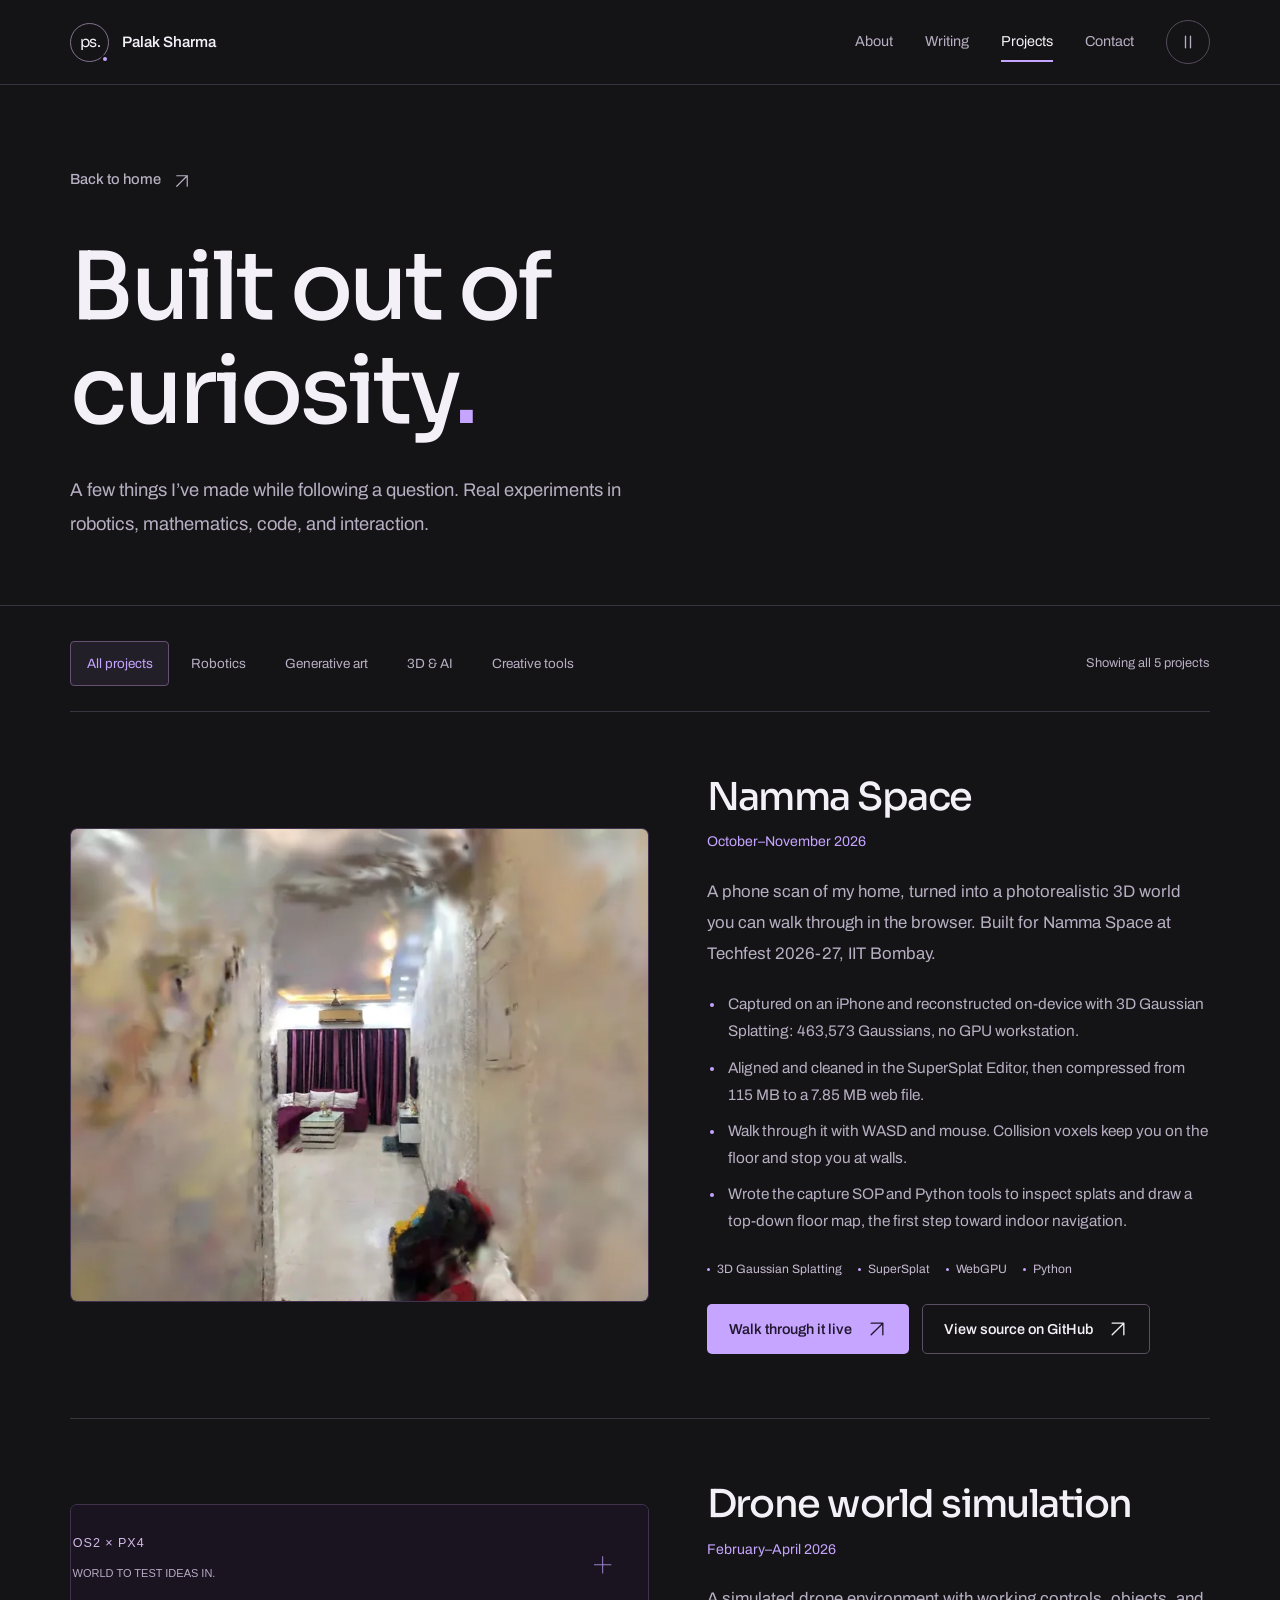
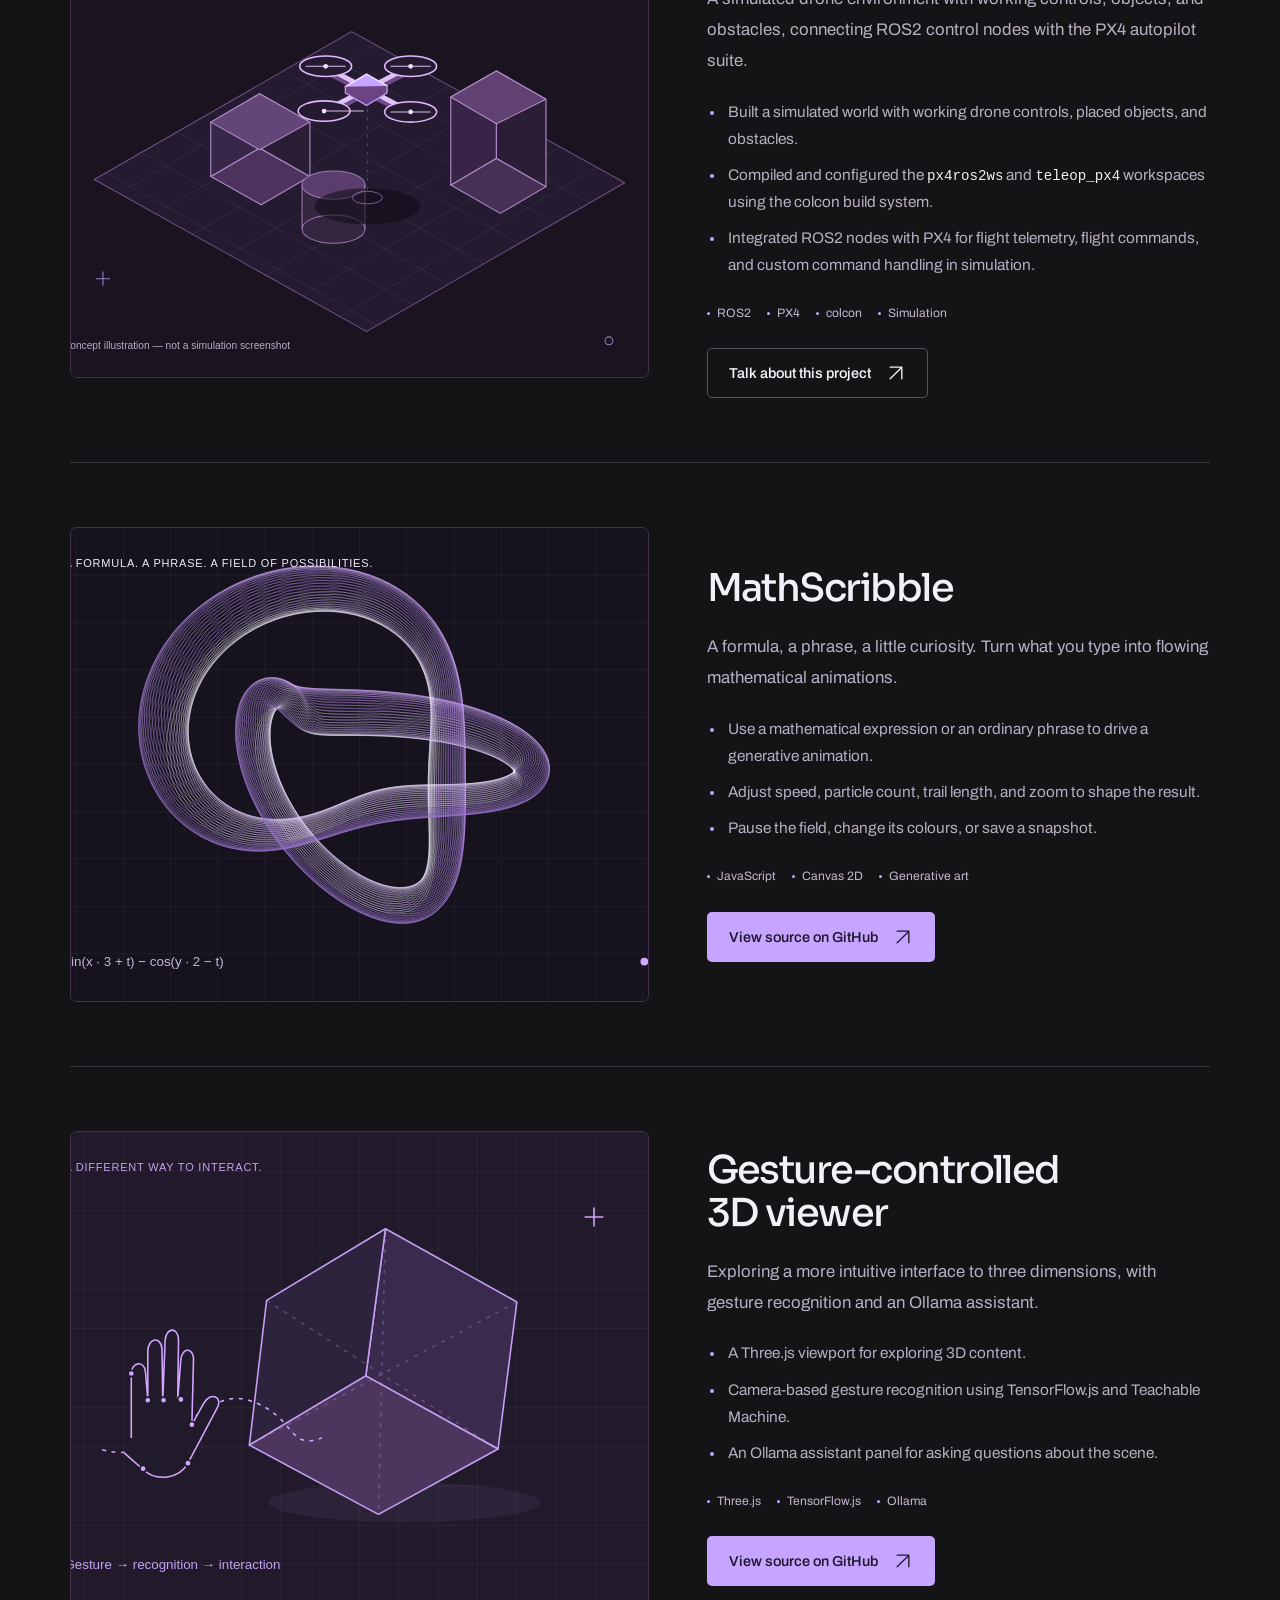
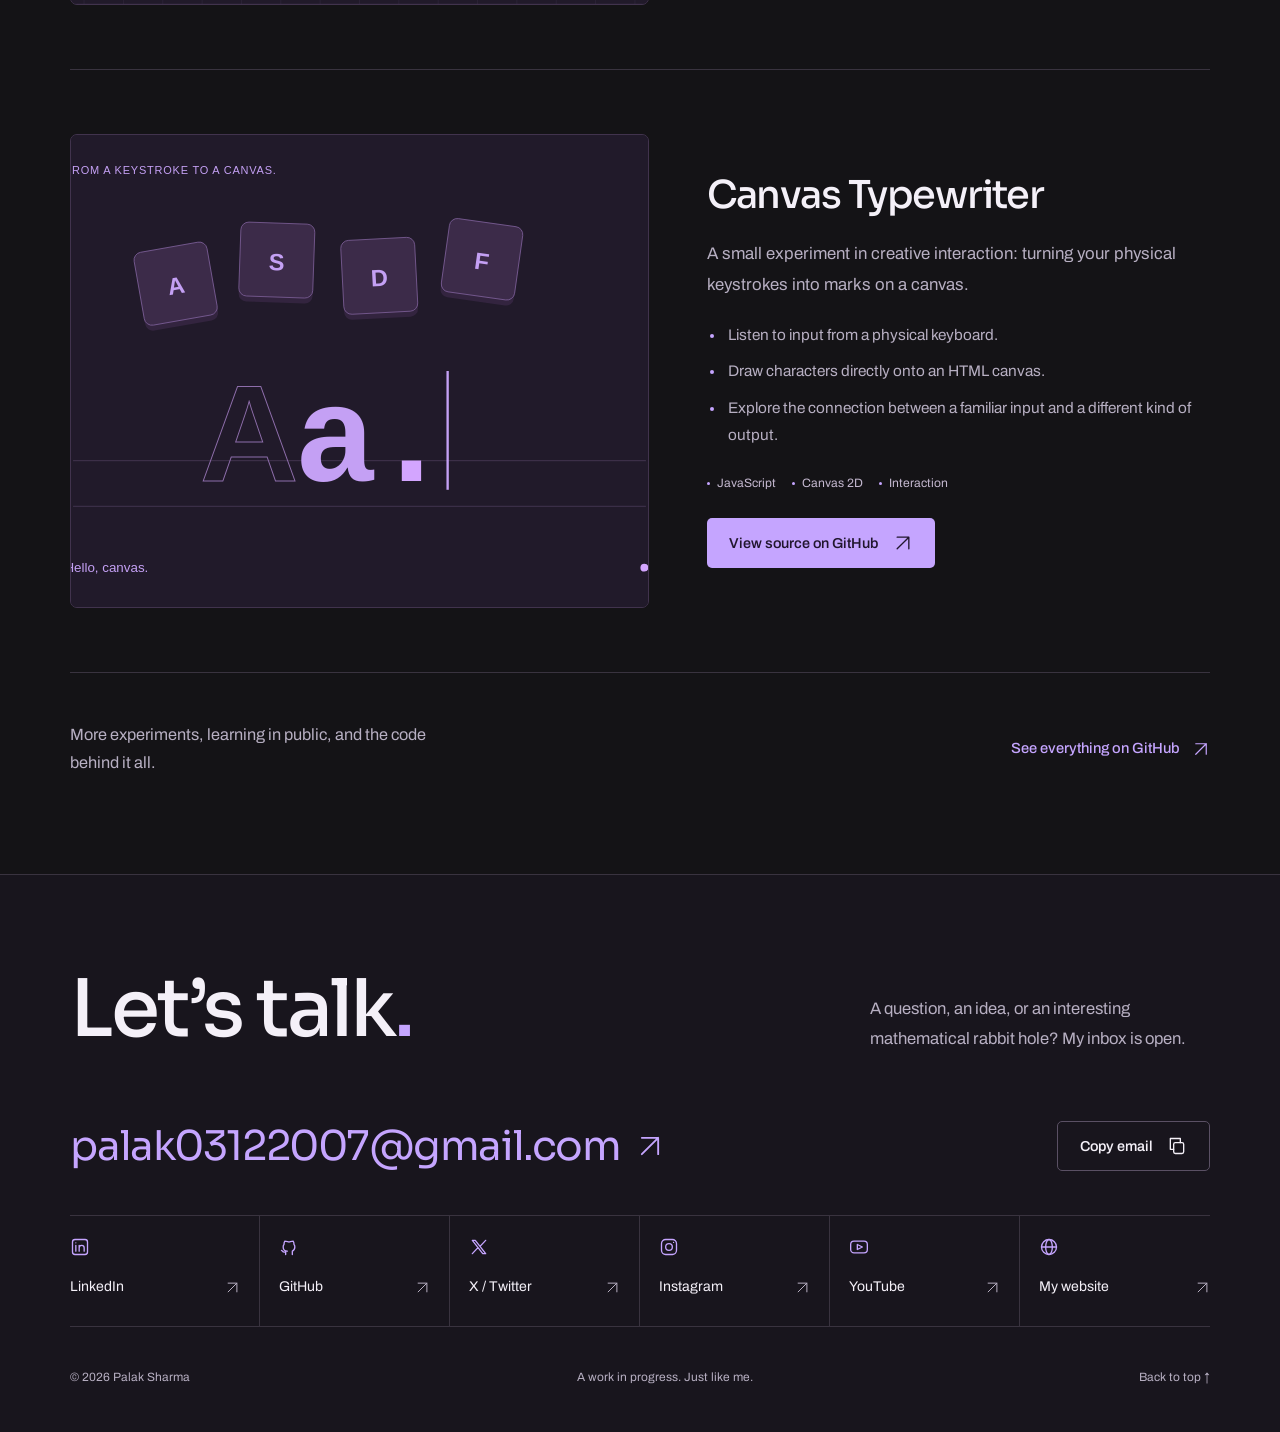
==== commit 66e90ecc: "Add files via upload" ====
--- a/projects.html
+++ b/projects.html
@@ -21,7 +21,7 @@
 <a class="brand" href="index.html" aria-label="ps. Palak Sharma — home"><span class="brand-mark" aria-hidden="true">ps.</span><span class="brand-name" data-full-name>Palak Sharma</span></a>
 <nav class="site-nav" id="site-navigation" aria-label="Main navigation"><a href="index.html#about">About</a><a href="writing.html">Writing</a><a href="projects.html" aria-current="page">Projects</a><a href="#contact">Contact</a></nav>
 <div class="header-actions"><button class="motion-button" type="button" data-motion-toggle aria-label="Pause animations" aria-pressed="true" title="Pause animations" hidden><svg class="icon" aria-hidden="true"><use href="#i-pause"/></svg></button><button class="menu-toggle" type="button" aria-label="Open navigation" aria-expanded="false" aria-controls="site-navigation" hidden><svg class="icon" aria-hidden="true"><use href="#i-menu"/></svg></button></div>
-</div></header><main id="main"><section class="page-intro" aria-labelledby="page-title"><div class="container"><a class="text-link" href="index.html"><span>Back to home</span><svg class="icon" aria-hidden="true"><use href="#i-arrow"/></svg></a><h1 id="page-title">Built out of<br>curiosity<span class="accent">.</span></h1><p>A few things I’ve made while following a question. Real experiments in robotics, mathematics, code, and interaction.</p></div></section><div class="container collection"><div class="filter-bar"><div class="project-filters" role="group" aria-label="Filter projects"><button type="button" data-filter="all" aria-pressed="true" hidden>All projects</button><button type="button" data-filter="robotics" aria-pressed="false" hidden>Robotics</button><button type="button" data-filter="generative" aria-pressed="false" hidden>Generative art</button><button type="button" data-filter="spatial" aria-pressed="false" hidden>3D &amp; AI</button><button type="button" data-filter="tools" aria-pressed="false" hidden>Creative tools</button></div><p class="filter-status" id="filter-status" aria-live="polite" aria-atomic="true">Showing all 4 projects</p></div><article class="collection-project" id="drone-world" data-project="drone" data-category="robotics" aria-labelledby="drone-title"><div class="project-art"><img src="assets/drone-world.svg" alt="Concept illustration of a drone simulation world with objects and obstacles; not an actual simulation screenshot" width="840" height="600" loading="lazy" decoding="async"></div><div class="project-details"><h2 id="drone-title" data-project-title>Drone world simulation</h2><p class="project-period" data-project-period>February–April 2026</p><p class="project-description" data-project-description>A simulated drone environment with working controls, objects, and obstacles, connecting ROS2 control nodes with the PX4 autopilot suite.</p><ul class="project-notes"><li>Built a simulated world with working drone controls, placed objects, and obstacles.</li><li>Compiled and configured the <code>px4ros2ws</code> and <code>teleop_px4</code> workspaces using the colcon build system.</li><li>Integrated ROS2 nodes with PX4 for flight telemetry, flight commands, and custom command handling in simulation.</li></ul><ul class="tags" aria-label="Technologies and themes"><li>ROS2</li><li>PX4</li><li>colcon</li><li>Simulation</li></ul><div class="project-actions"><a class="button button-primary" data-project-source target="_blank" rel="noopener noreferrer" hidden>View source on GitHub <svg class="icon" aria-hidden="true"><use href="#i-arrow"/></svg></a><a class="button button-secondary" href="#contact">Talk about this project <svg class="icon" aria-hidden="true"><use href="#i-arrow"/></svg></a></div></div></article><article class="collection-project" id="mathscribble" data-project="math" data-category="generative" aria-labelledby="math-title"><div class="project-art"><img src="assets/mathscribble.svg" alt="Original illustration of flowing lavender mathematical curves on charcoal" width="840" height="600" loading="lazy" decoding="async"></div><div class="project-details"><h2 id="math-title" data-project-title>MathScribble</h2><p class="project-description" data-project-description>A formula, a phrase, a little curiosity. Turn what you type into flowing mathematical animations.</p><ul class="project-notes"><li>Use a mathematical expression or an ordinary phrase to drive a generative animation.</li><li>Adjust speed, particle count, trail length, and zoom to shape the result.</li><li>Pause the field, change its colours, or save a snapshot.</li></ul><ul class="tags" aria-label="Technologies and themes"><li>JavaScript</li><li>Canvas 2D</li><li>Generative art</li></ul><div class="project-actions"><a class="button button-primary" href="https://github.com/palaksharma3/Math-Simulations" data-project-source target="_blank" rel="noopener noreferrer">View source on GitHub <svg class="icon" aria-hidden="true"><use href="#i-arrow"/></svg></a></div></div></article><article class="collection-project" id="gesture-viewer" data-project="gesture" data-category="spatial" aria-labelledby="gesture-title"><div class="project-art"><img src="assets/gesture-viewer.svg" alt="Original illustration of a lavender wireframe cube and gesture recognition path" width="840" height="600" loading="lazy" decoding="async"></div><div class="project-details"><h2 id="gesture-title" data-project-title>Gesture-controlled 3D viewer</h2><p class="project-description" data-project-description>Exploring a more intuitive interface to three dimensions, with gesture recognition and an Ollama assistant.</p><ul class="project-notes"><li>A Three.js viewport for exploring 3D content.</li><li>Camera-based gesture recognition using TensorFlow.js and Teachable Machine.</li><li>An Ollama assistant panel for asking questions about the scene.</li></ul><ul class="tags" aria-label="Technologies and themes"><li>Three.js</li><li>TensorFlow.js</li><li>Ollama</li></ul><div class="project-actions"><a class="button button-primary" href="https://github.com/palaksharma3/gesture-3d-viewer" data-project-source target="_blank" rel="noopener noreferrer">View source on GitHub <svg class="icon" aria-hidden="true"><use href="#i-arrow"/></svg></a></div></div></article><article class="collection-project" id="canvas-typewriter" data-project="keyboard" data-category="tools" aria-labelledby="keyboard-title"><div class="project-art"><img src="assets/typewriter.svg" alt="Original illustration of keystrokes becoming lavender letters on a dark canvas" width="840" height="600" loading="lazy" decoding="async"></div><div class="project-details"><h2 id="keyboard-title" data-project-title>Canvas Typewriter</h2><p class="project-description" data-project-description>A small experiment in creative interaction: turning your physical keystrokes into marks on a canvas.</p><ul class="project-notes"><li>Listen to input from a physical keyboard.</li><li>Draw characters directly onto an HTML canvas.</li><li>Explore the connection between a familiar input and a different kind of output.</li></ul><ul class="tags" aria-label="Technologies and themes"><li>JavaScript</li><li>Canvas 2D</li><li>Interaction</li></ul><div class="project-actions"><a class="button button-primary" href="https://github.com/palaksharma3/canvas-keyboard-app" data-project-source target="_blank" rel="noopener noreferrer">View source on GitHub <svg class="icon" aria-hidden="true"><use href="#i-arrow"/></svg></a></div></div></article><div class="collection-close"><p>More experiments, learning in public, and the code behind it all.</p><a class="text-link" href="https://github.com/palaksharma3" data-social="github" target="_blank" rel="noopener noreferrer"><span>See everything on GitHub</span><svg class="icon" aria-hidden="true"><use href="#i-arrow"/></svg></a></div></div></main><footer class="contact-section" id="contact" aria-labelledby="contact-title"><div class="container">
+</div></header><main id="main"><section class="page-intro" aria-labelledby="page-title"><div class="container"><a class="text-link" href="index.html"><span>Back to home</span><svg class="icon" aria-hidden="true"><use href="#i-arrow"/></svg></a><h1 id="page-title">Built out of<br>curiosity<span class="accent">.</span></h1><p>A few things I’ve made while following a question. Real experiments in robotics, mathematics, code, and interaction.</p></div></section><div class="container collection"><div class="filter-bar"><div class="project-filters" role="group" aria-label="Filter projects"><button type="button" data-filter="all" aria-pressed="true" hidden>All projects</button><button type="button" data-filter="robotics" aria-pressed="false" hidden>Robotics</button><button type="button" data-filter="generative" aria-pressed="false" hidden>Generative art</button><button type="button" data-filter="spatial" aria-pressed="false" hidden>3D &amp; AI</button><button type="button" data-filter="tools" aria-pressed="false" hidden>Creative tools</button></div><p class="filter-status" id="filter-status" aria-live="polite" aria-atomic="true">Showing all 5 projects</p></div><article class="collection-project" id="namma-space" data-project="namma" data-category="spatial" aria-labelledby="namma-title"><div class="project-art"><img src="assets/namma-space.webp" alt="A real frame from the published 3D scan of my home: a corridor opening into a living room with purple curtains" width="840" height="600" loading="lazy" decoding="async"></div><div class="project-details"><h2 id="namma-title" data-project-title>Namma Space</h2><p class="project-period" data-project-period>October–November 2026</p><p class="project-description" data-project-description>A phone scan of my home, turned into a photorealistic 3D world you can walk through in the browser. Built for Namma Space at Techfest 2026-27, IIT Bombay.</p><ul class="project-notes"><li>Captured on an iPhone and reconstructed on-device with 3D Gaussian Splatting: 463,573 Gaussians, no GPU workstation.</li><li>Aligned and cleaned in the SuperSplat Editor, then compressed from 115 MB to a 7.85 MB web file.</li><li>Walk through it with WASD and mouse. Collision voxels keep you on the floor and stop you at walls.</li><li>Wrote the capture SOP and Python tools to inspect splats and draw a top-down floor map, the first step toward indoor navigation.</li></ul><ul class="tags" aria-label="Technologies and themes"><li>3D Gaussian Splatting</li><li>SuperSplat</li><li>WebGPU</li><li>Python</li></ul><div class="project-actions"><a class="button button-primary" href="https://superspl.at/scene/0681979d" target="_blank" rel="noopener noreferrer">Walk through it live <svg class="icon" aria-hidden="true"><use href="#i-arrow"/></svg></a><a class="button button-secondary" href="https://github.com/palaksharma3/Namma-space" data-project-source target="_blank" rel="noopener noreferrer">View source on GitHub <svg class="icon" aria-hidden="true"><use href="#i-arrow"/></svg></a></div></div></article><article class="collection-project" id="drone-world" data-project="drone" data-category="robotics" aria-labelledby="drone-title"><div class="project-art"><img src="assets/drone-world.svg" alt="Concept illustration of a drone simulation world with objects and obstacles; not an actual simulation screenshot" width="840" height="600" loading="lazy" decoding="async"></div><div class="project-details"><h2 id="drone-title" data-project-title>Drone world simulation</h2><p class="project-period" data-project-period>February–April 2026</p><p class="project-description" data-project-description>A simulated drone environment with working controls, objects, and obstacles, connecting ROS2 control nodes with the PX4 autopilot suite.</p><ul class="project-notes"><li>Built a simulated world with working drone controls, placed objects, and obstacles.</li><li>Compiled and configured the <code>px4ros2ws</code> and <code>teleop_px4</code> workspaces using the colcon build system.</li><li>Integrated ROS2 nodes with PX4 for flight telemetry, flight commands, and custom command handling in simulation.</li></ul><ul class="tags" aria-label="Technologies and themes"><li>ROS2</li><li>PX4</li><li>colcon</li><li>Simulation</li></ul><div class="project-actions"><a class="button button-primary" data-project-source target="_blank" rel="noopener noreferrer" hidden>View source on GitHub <svg class="icon" aria-hidden="true"><use href="#i-arrow"/></svg></a><a class="button button-secondary" href="#contact">Talk about this project <svg class="icon" aria-hidden="true"><use href="#i-arrow"/></svg></a></div></div></article><article class="collection-project" id="mathscribble" data-project="math" data-category="generative" aria-labelledby="math-title"><div class="project-art"><img src="assets/mathscribble.svg" alt="Original illustration of flowing lavender mathematical curves on charcoal" width="840" height="600" loading="lazy" decoding="async"></div><div class="project-details"><h2 id="math-title" data-project-title>MathScribble</h2><p class="project-description" data-project-description>A formula, a phrase, a little curiosity. Turn what you type into flowing mathematical animations.</p><ul class="project-notes"><li>Use a mathematical expression or an ordinary phrase to drive a generative animation.</li><li>Adjust speed, particle count, trail length, and zoom to shape the result.</li><li>Pause the field, change its colours, or save a snapshot.</li></ul><ul class="tags" aria-label="Technologies and themes"><li>JavaScript</li><li>Canvas 2D</li><li>Generative art</li></ul><div class="project-actions"><a class="button button-primary" href="https://github.com/palaksharma3/Math-Simulations" data-project-source target="_blank" rel="noopener noreferrer">View source on GitHub <svg class="icon" aria-hidden="true"><use href="#i-arrow"/></svg></a></div></div></article><article class="collection-project" id="gesture-viewer" data-project="gesture" data-category="spatial" aria-labelledby="gesture-title"><div class="project-art"><img src="assets/gesture-viewer.svg" alt="Original illustration of a lavender wireframe cube and gesture recognition path" width="840" height="600" loading="lazy" decoding="async"></div><div class="project-details"><h2 id="gesture-title" data-project-title>Gesture-controlled 3D viewer</h2><p class="project-description" data-project-description>Exploring a more intuitive interface to three dimensions, with gesture recognition and an Ollama assistant.</p><ul class="project-notes"><li>A Three.js viewport for exploring 3D content.</li><li>Camera-based gesture recognition using TensorFlow.js and Teachable Machine.</li><li>An Ollama assistant panel for asking questions about the scene.</li></ul><ul class="tags" aria-label="Technologies and themes"><li>Three.js</li><li>TensorFlow.js</li><li>Ollama</li></ul><div class="project-actions"><a class="button button-primary" href="https://github.com/palaksharma3/gesture-3d-viewer" data-project-source target="_blank" rel="noopener noreferrer">View source on GitHub <svg class="icon" aria-hidden="true"><use href="#i-arrow"/></svg></a></div></div></article><article class="collection-project" id="canvas-typewriter" data-project="keyboard" data-category="tools" aria-labelledby="keyboard-title"><div class="project-art"><img src="assets/typewriter.svg" alt="Original illustration of keystrokes becoming lavender letters on a dark canvas" width="840" height="600" loading="lazy" decoding="async"></div><div class="project-details"><h2 id="keyboard-title" data-project-title>Canvas Typewriter</h2><p class="project-description" data-project-description>A small experiment in creative interaction: turning your physical keystrokes into marks on a canvas.</p><ul class="project-notes"><li>Listen to input from a physical keyboard.</li><li>Draw characters directly onto an HTML canvas.</li><li>Explore the connection between a familiar input and a different kind of output.</li></ul><ul class="tags" aria-label="Technologies and themes"><li>JavaScript</li><li>Canvas 2D</li><li>Interaction</li></ul><div class="project-actions"><a class="button button-primary" href="https://github.com/palaksharma3/canvas-keyboard-app" data-project-source target="_blank" rel="noopener noreferrer">View source on GitHub <svg class="icon" aria-hidden="true"><use href="#i-arrow"/></svg></a></div></div></article><div class="collection-close"><p>More experiments, learning in public, and the code behind it all.</p><a class="text-link" href="https://github.com/palaksharma3" data-social="github" target="_blank" rel="noopener noreferrer"><span>See everything on GitHub</span><svg class="icon" aria-hidden="true"><use href="#i-arrow"/></svg></a></div></div></main><footer class="contact-section" id="contact" aria-labelledby="contact-title"><div class="container">
 <div class="contact-heading"><h2 id="contact-title">Let’s talk<span class="accent">.</span></h2><p>A question, an idea, or an interesting mathematical rabbit hole? My inbox is open.</p></div>
 <div class="contact-email-row"><a class="email-link" href="mailto:palak03122007@gmail.com" data-email-link><span data-email>palak03122007@gmail.com</span><svg class="icon" aria-hidden="true"><use href="#i-arrow"/></svg></a><div class="copy-area"><button class="button button-secondary" type="button" data-email-copy hidden>Copy email <svg class="icon" aria-hidden="true"><use href="#i-copy"/></svg></button><span class="copy-status" data-copy-status aria-live="polite" aria-atomic="true"></span></div></div>
 <nav class="social-directory" aria-label="Find me online"><a class="" href="https://www.linkedin.com/in/palaksharma3/" data-social="linkedin" target="_blank" rel="noopener noreferrer"><svg class="icon" aria-hidden="true"><use href="#i-linkedin"/></svg><span>LinkedIn <svg class="icon" aria-hidden="true"><use href="#i-arrow"/></svg></span></a><a class="" href="https://github.com/palaksharma3" data-social="github" target="_blank" rel="noopener noreferrer"><svg class="icon" aria-hidden="true"><use href="#i-github"/></svg><span>GitHub <svg class="icon" aria-hidden="true"><use href="#i-arrow"/></svg></span></a><a class="" href="https://x.com/palaksharma3_" data-social="x" target="_blank" rel="noopener noreferrer"><svg class="icon" aria-hidden="true"><use href="#i-x"/></svg><span>X / Twitter <svg class="icon" aria-hidden="true"><use href="#i-arrow"/></svg></span></a><a class="" href="https://www.instagram.com/palak.sharma.3/" data-social="instagram" target="_blank" rel="noopener noreferrer"><svg class="icon" aria-hidden="true"><use href="#i-instagram"/></svg><span>Instagram <svg class="icon" aria-hidden="true"><use href="#i-arrow"/></svg></span></a><a class="" href="https://www.youtube.com/@PalakIIT-DELHI29" data-social="youtube" target="_blank" rel="noopener noreferrer"><svg class="icon" aria-hidden="true"><use href="#i-youtube"/></svg><span>YouTube <svg class="icon" aria-hidden="true"><use href="#i-arrow"/></svg></span></a><a class="" href="https://palaksharma.tech/" data-social="website" target="_blank" rel="noopener noreferrer"><svg class="icon" aria-hidden="true"><use href="#i-website"/></svg><span>My website <svg class="icon" aria-hidden="true"><use href="#i-arrow"/></svg></span></a></nav>
--- a/portfolio.css
+++ b/portfolio.css
@@ -122,8 +122,8 @@
 .about-section{border-top:1px solid var(--line)}
 .about-grid{display:grid;grid-template-columns:1fr 1.1fr;gap:clamp(2rem,7vw,7rem)}
 .about-heading h2{max-width:13ch}
-.portrait-frame{width:min(100%,300px);margin-top:2rem}
-.portrait-frame img{display:block;width:100%;height:auto;aspect-ratio:1;object-fit:contain;border:1px solid #6d557f;border-radius:8px;background:var(--surface)}
+.portrait-frame{width:min(100%,320px);margin-top:2rem}
+.portrait-frame img{display:block;width:100%;height:auto;aspect-ratio:4/5;object-fit:cover;object-position:50% 30%;border:1px solid #6d557f;border-radius:8px;background:var(--surface)}
 .portrait-frame figcaption{margin-top:.7rem;display:flex;align-items:center;gap:.55rem;color:var(--muted);font-size:.8rem}
 .portrait-frame figcaption span{color:var(--accent)}
 .about-copy p{font-size:1.13rem;line-height:1.9;color:var(--muted);max-width:65ch}
@@ -256,13 +256,13 @@
 @media(max-width:850px) and (min-width:761px){.hero-layout{min-height:770px}.hero-art{width:72%;right:-14%;top:2.5rem}.hero-copy{width:57%}.hero-title{font-size:clamp(4.8rem,10vw,6rem)}.hero-description{max-width:29ch}.story-panel{width:62%;margin-left:27%}.orbit-label.left{display:none}.orbit-label.top{right:20%;top:8%}.orbit-label.right{right:10%;top:63%}.story-text{font-size:.82rem}.study-controls{gap:0}.study-controls button{padding-inline:.6rem}.hero-actions{gap:.65rem}.hero-actions .button{padding-inline:1rem}}
 @media(max-width:760px){
   html{scroll-padding-top:5rem}.header-inner{min-height:72px;gap:.75rem;flex-wrap:wrap}.brand-name{display:inline}.site-nav{gap:1rem}.js .site-nav{display:none;position:absolute;top:100%;left:0;right:0;background:#1c1921;border-bottom:1px solid var(--line);padding:1rem var(--gutter) 1.3rem;box-shadow:0 14px 28px #00000036}.js .site-nav.is-open{display:flex;flex-wrap:wrap}.site-nav a{padding-inline:.4rem}.site-nav a::after{left:.4rem;right:.4rem}
-  .hero-layout{min-height:0;padding-block:3.4rem 2.5rem}.hero-copy{width:100%;max-width:540px}.hero-title{font-size:clamp(5.3rem,14vw,7rem)}.hero-description{max-width:40ch;font-size:1.1rem}.hero-art{position:relative;right:auto;top:auto;width:100%;max-width:630px;margin:-2.3rem auto 0}.motion-surface{aspect-ratio:1.22}.orbit-label.left{left:6%;bottom:11%;display:flex}.orbit-label.top{right:15%;top:17%}.orbit-label.right{right:0;top:64%}.story-panel{width:90%;max-width:470px;margin:-.5rem auto 0}.story-text{min-height:0;font-size:.95rem}.story-title{font-size:1.5rem}.study-controls{margin-top:1.2rem}.study-controls button{font-size:.85rem}.hero-socials{margin-top:1.4rem}.hero-foot{min-height:74px;font-size:.72rem}.hero-foot>span{max-width:26ch}.about-grid{grid-template-columns:1fr;gap:2rem}.about-heading{display:block}.about-heading h2{max-width:16ch}.portrait-frame{width:min(100%,360px);margin-top:1.75rem}.about-copy p{font-size:1.07rem}.about-copy p:first-child{font-size:1.18rem}
+  .hero-layout{min-height:0;padding-block:3.4rem 2.5rem}.hero-copy{width:100%;max-width:540px}.hero-title{font-size:clamp(5.3rem,14vw,7rem)}.hero-description{max-width:40ch;font-size:1.1rem}.hero-art{position:relative;right:auto;top:auto;width:100%;max-width:630px;margin:-2.3rem auto 0}.motion-surface{aspect-ratio:1.22}.orbit-label.left{left:6%;bottom:11%;display:flex}.orbit-label.top{right:15%;top:17%}.orbit-label.right{right:0;top:64%}.story-panel{width:90%;max-width:470px;margin:-.5rem auto 0}.story-text{min-height:0;font-size:.95rem}.story-title{font-size:1.5rem}.study-controls{margin-top:1.2rem}.study-controls button{font-size:.85rem}.hero-socials{margin-top:1.4rem}.hero-foot{min-height:74px;font-size:.72rem}.hero-foot>span{max-width:26ch}.about-grid{grid-template-columns:1fr;gap:2rem}.about-heading{display:block}.about-heading h2{max-width:16ch}.portrait-frame{width:min(100%,320px);margin-top:1.75rem}.about-copy p{font-size:1.07rem}.about-copy p:first-child{font-size:1.18rem}
   .achievements-heading{align-items:flex-start;flex-direction:column;gap:1rem}.achievements-heading p{max-width:47ch}.achievement{grid-template-columns:1fr auto;grid-template-areas:"date result" "content content";gap:.75rem 1rem;padding-block:1.7rem}.achievement-period{grid-area:date;padding:0}.achievement-main{grid-area:content}.achievement-result{grid-area:result;font-size:1.2rem}.achievement h3{font-size:1.4rem}.achievement-description{font-size:1rem}.writing-grid{grid-template-columns:1fr;gap:1rem}.writing-heading h2{max-width:17ch}.writing-heading>p{max-width:50ch}.notebook-art{min-height:0;max-width:490px;margin:0 auto}.project-portal{grid-template-columns:1fr;gap:2.7rem}.project-portal h2{max-width:16ch}.project-index a{font-size:1.15rem}
   .cv-panel{grid-template-columns:auto 1fr;gap:1.2rem}.cv-action{grid-column:2}.cv-symbol{align-self:start;width:54px;height:68px}.cv-copy h2{font-size:1.5rem}.cv-copy p{font-size:.95rem}.contact-heading{grid-template-columns:1fr;gap:1.3rem;margin-bottom:1.4rem}.contact-heading p{justify-self:start;max-width:47ch}.contact-email-row{align-items:flex-start;flex-direction:column;gap:1.2rem;padding-bottom:2.8rem}.email-link{font-size:clamp(1.35rem,4.7vw,2rem)}.email-link>.icon{width:20px;height:20px}.copy-status{left:0;right:auto}.social-directory{grid-template-columns:repeat(3,1fr)}.social-directory a{padding:1.2rem!important;min-height:105px}.social-directory a:nth-child(3){border-right:0}.social-directory a:nth-child(n+4){border-top:1px solid var(--line)}.footer-bottom{flex-wrap:wrap;font-size:.73rem}
   .page-intro{padding-block:3.4rem 3rem}.page-intro h1{font-size:clamp(3.1rem,9vw,4.8rem)}.page-intro p{font-size:1.08rem}.collection-project{grid-template-columns:1fr;gap:2rem;padding-block:3rem}.project-art{aspect-ratio:1.5}.project-details h2{font-size:2rem}.project-description{font-size:1.04rem}.collection-close{align-items:flex-start;flex-direction:column;gap:1rem}.notebook-empty{grid-template-columns:1fr;gap:2rem}.notebook-empty img{max-width:450px;width:100%;order:-1}.notebook-expect{flex-direction:column;gap:.75rem}
 }
 @media(max-width:480px){
-  .brand-name{font-size:.82rem}.brand-mark{height:35px;width:35px;font-size:.82rem}.hero-layout{padding-top:2.8rem}.hero-title{font-size:clamp(4.4rem,18.3vw,6.3rem)}.hero-role{font-size:.83rem;margin-top:1.2rem}.hero-description{font-size:1.03rem;line-height:1.85;max-width:35ch;margin-top:1.1rem}.hero-actions{gap:.65rem;margin-top:1.5rem}.hero-actions .button{font-size:.84rem;padding-inline:1rem}.hero-socials{gap:.3rem}.hero-art{margin-top:-.6rem}.motion-surface{aspect-ratio:1.03}.orbit-label{font-size:.6rem;padding:.45rem .6rem;gap:.5rem}.orbit-label strong{font-size:.68rem}.orbit-label.top{right:4%;top:14%}.orbit-label.right{right:-2%;top:65%}.orbit-label.left{left:-2%;bottom:17%}.story-panel{width:100%;margin-top:.3rem}.story-title{font-size:1.3rem}.story-text{font-size:.87rem}.study-controls{gap:.2rem}.study-controls button{padding-inline:.75rem;font-size:.78rem}.hero-foot>span{max-width:21ch;font-size:.68rem}.hero-foot a{font-size:.7rem;gap:.4rem}.section-heading{align-items:flex-start;flex-direction:column;gap:1rem}.section-heading p{margin-top:1rem}.portrait-frame{width:100%;max-width:330px}.about-copy p:first-child{font-size:1.14rem}.about-copy p{font-size:1.02rem}.interests{gap:.5rem}.interests span{font-size:.73rem}.achievement-result{font-size:1.08rem}.achievement-period{font-size:.79rem}.writing-heading>p{font-size:1.02rem}.notebook-art{margin-top:1rem}.project-index a{font-size:1.06rem}.cv-action{grid-column:1/-1;margin-top:.5rem}.cv-copy p{font-size:.89rem}.contact-heading h2{font-size:3.2rem}.contact-heading p{font-size:1rem}.email-link{font-size:clamp(1.05rem,4.45vw,1.35rem);gap:.6rem}.social-directory{grid-template-columns:1fr 1fr}.social-directory a:nth-child(3){border-right:1px solid var(--line)}.social-directory a:nth-child(2n){border-right:0}.social-directory a:nth-child(n+3){border-top:1px solid var(--line)}.social-directory a:nth-child(n+4){border-top:1px solid var(--line)}.footer-note{width:100%;order:3}.filter-bar{align-items:flex-start}.project-filters{gap:.25rem}.project-filters button{padding-inline:.7rem;font-size:.77rem}.page-intro h1{font-size:clamp(2.6rem,11.4vw,3.8rem)}.page-intro p{font-size:1.02rem}.project-art{aspect-ratio:1.2}.notebook-page{padding-top:2rem}.notebook-empty{gap:1.7rem}.notebook-empty p{font-size:1.02rem}
+  .brand-name{font-size:.82rem}.brand-mark{height:35px;width:35px;font-size:.82rem}.hero-layout{padding-top:2.8rem}.hero-title{font-size:clamp(4.4rem,18.3vw,6.3rem)}.hero-role{font-size:.83rem;margin-top:1.2rem}.hero-description{font-size:1.03rem;line-height:1.85;max-width:35ch;margin-top:1.1rem}.hero-actions{gap:.65rem;margin-top:1.5rem}.hero-actions .button{font-size:.84rem;padding-inline:1rem}.hero-socials{gap:.3rem}.hero-art{margin-top:-.6rem}.motion-surface{aspect-ratio:1.03}.orbit-label{font-size:.6rem;padding:.45rem .6rem;gap:.5rem}.orbit-label strong{font-size:.68rem}.orbit-label.top{right:4%;top:14%}.orbit-label.right{right:-2%;top:65%}.orbit-label.left{left:-2%;bottom:17%}.story-panel{width:100%;margin-top:.3rem}.story-title{font-size:1.3rem}.story-text{font-size:.87rem}.study-controls{gap:.2rem}.study-controls button{padding-inline:.75rem;font-size:.78rem}.hero-foot>span{max-width:21ch;font-size:.68rem}.hero-foot a{font-size:.7rem;gap:.4rem}.section-heading{align-items:flex-start;flex-direction:column;gap:1rem}.section-heading p{margin-top:1rem}.portrait-frame{width:100%;max-width:300px}.about-copy p:first-child{font-size:1.14rem}.about-copy p{font-size:1.02rem}.interests{gap:.5rem}.interests span{font-size:.73rem}.achievement-result{font-size:1.08rem}.achievement-period{font-size:.79rem}.writing-heading>p{font-size:1.02rem}.notebook-art{margin-top:1rem}.project-index a{font-size:1.06rem}.cv-action{grid-column:1/-1;margin-top:.5rem}.cv-copy p{font-size:.89rem}.contact-heading h2{font-size:3.2rem}.contact-heading p{font-size:1rem}.email-link{font-size:clamp(1.05rem,4.45vw,1.35rem);gap:.6rem}.social-directory{grid-template-columns:1fr 1fr}.social-directory a:nth-child(3){border-right:1px solid var(--line)}.social-directory a:nth-child(2n){border-right:0}.social-directory a:nth-child(n+3){border-top:1px solid var(--line)}.social-directory a:nth-child(n+4){border-top:1px solid var(--line)}.footer-note{width:100%;order:3}.filter-bar{align-items:flex-start}.project-filters{gap:.25rem}.project-filters button{padding-inline:.7rem;font-size:.77rem}.page-intro h1{font-size:clamp(2.6rem,11.4vw,3.8rem)}.page-intro p{font-size:1.02rem}.project-art{aspect-ratio:1.2}.notebook-page{padding-top:2rem}.notebook-empty{gap:1.7rem}.notebook-empty p{font-size:1.02rem}
 }
 @media(prefers-reduced-motion:reduce){html{scroll-behavior:auto!important}*,*::before,*::after{animation-duration:.001ms!important;animation-iteration-count:1!important;transition-duration:.001ms!important}}
 html[data-motion="off"]{scroll-behavior:auto}
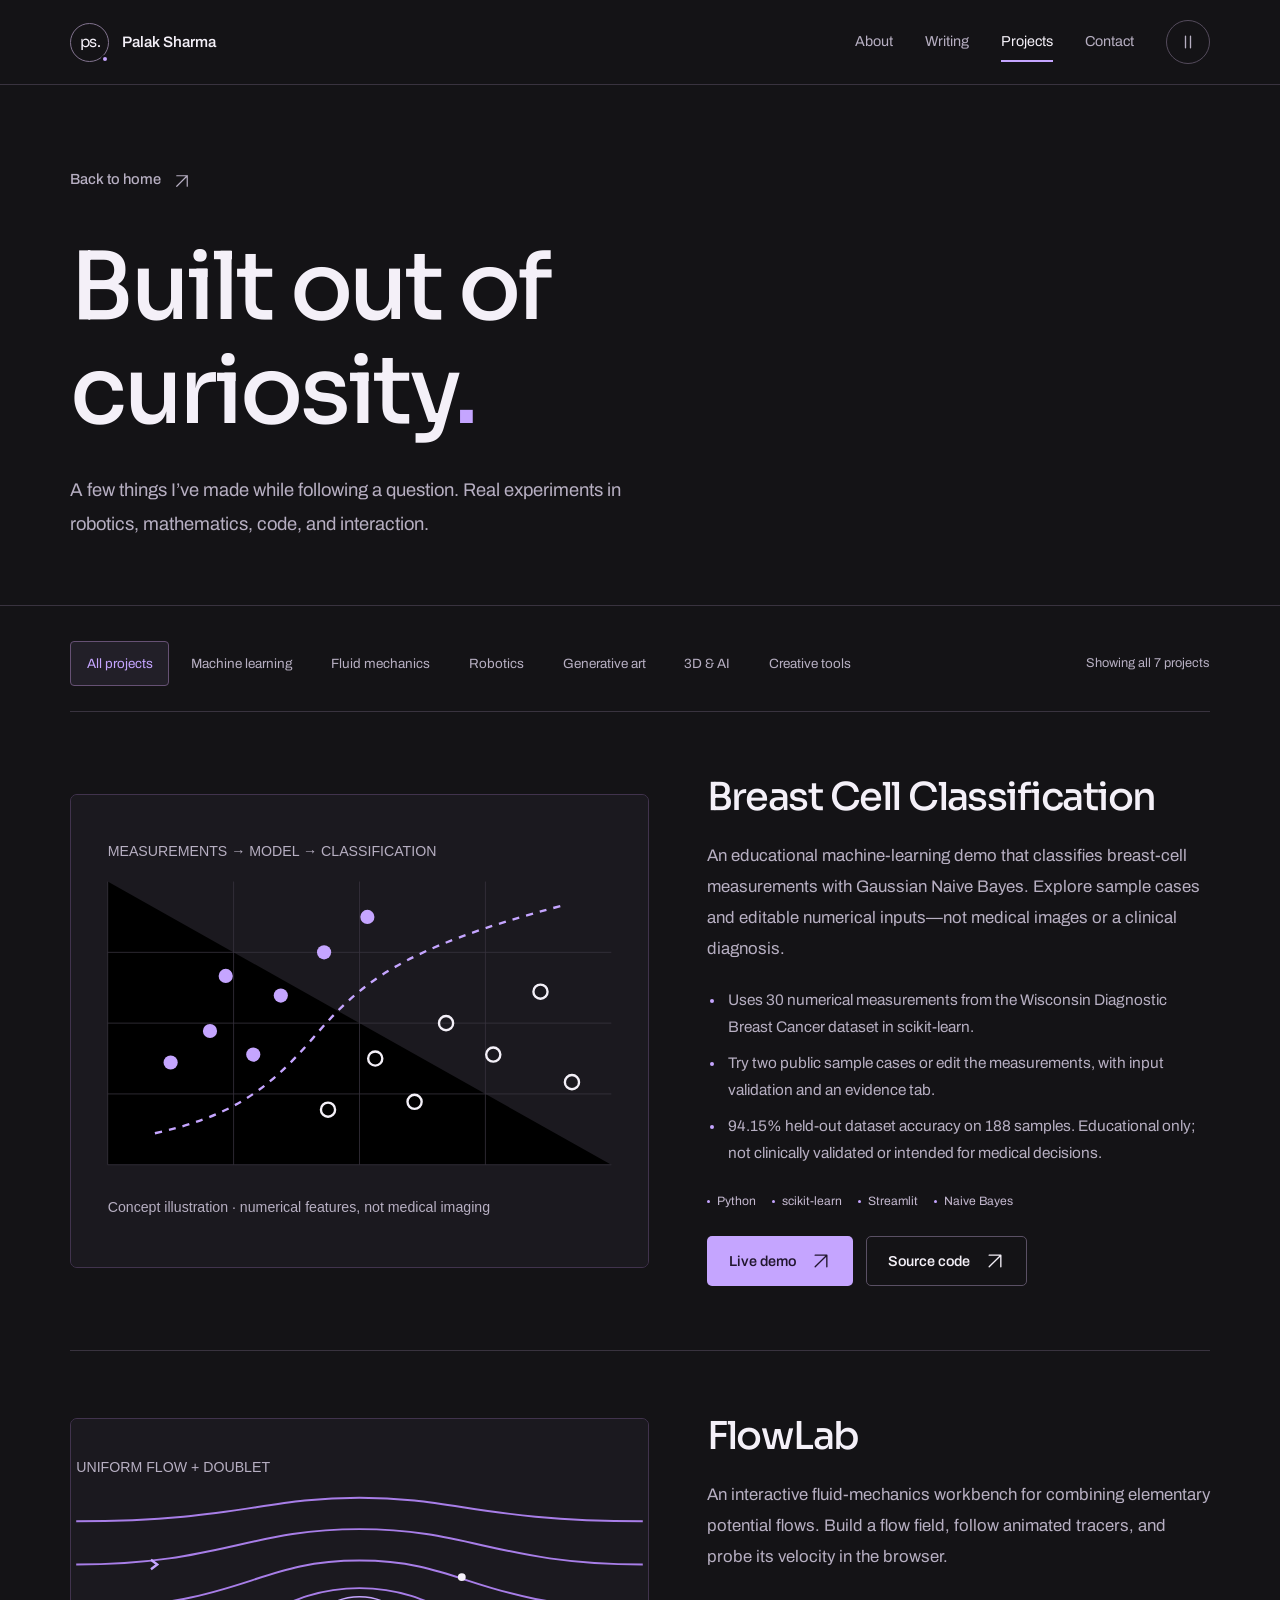
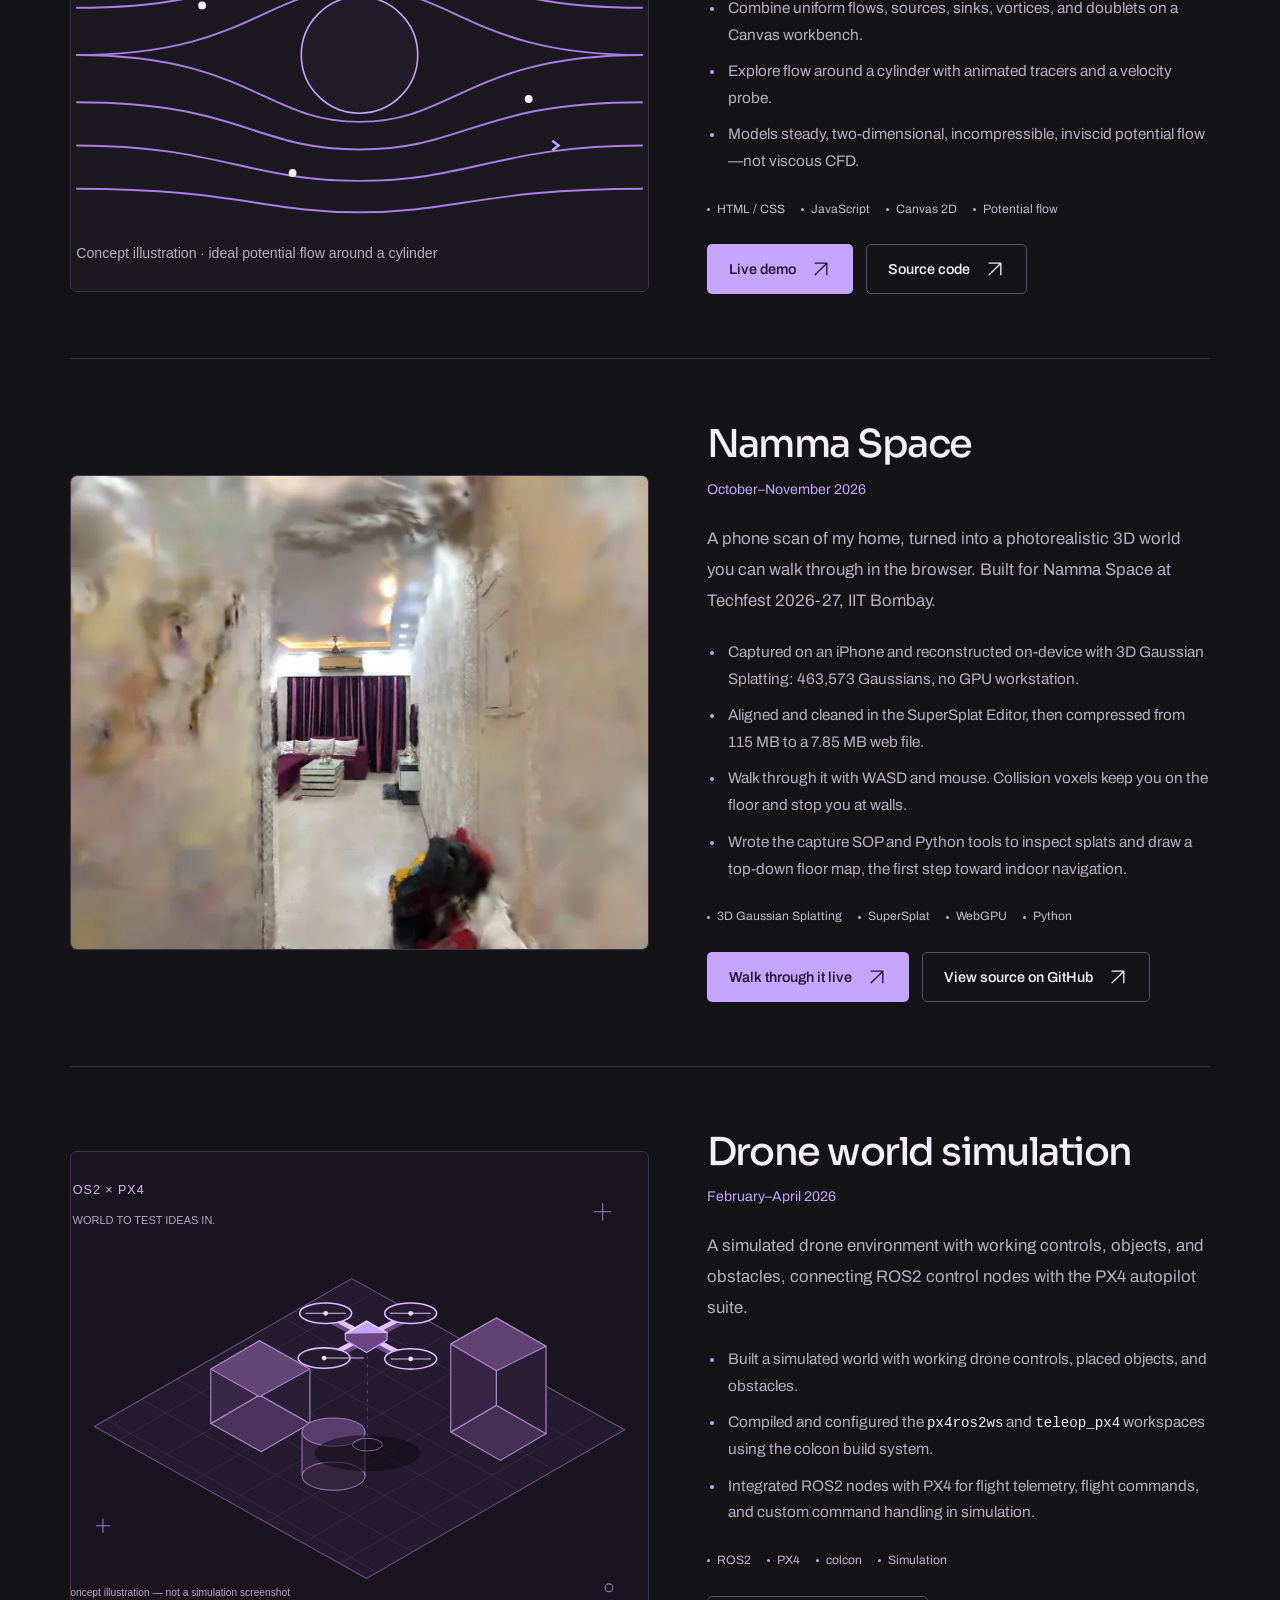
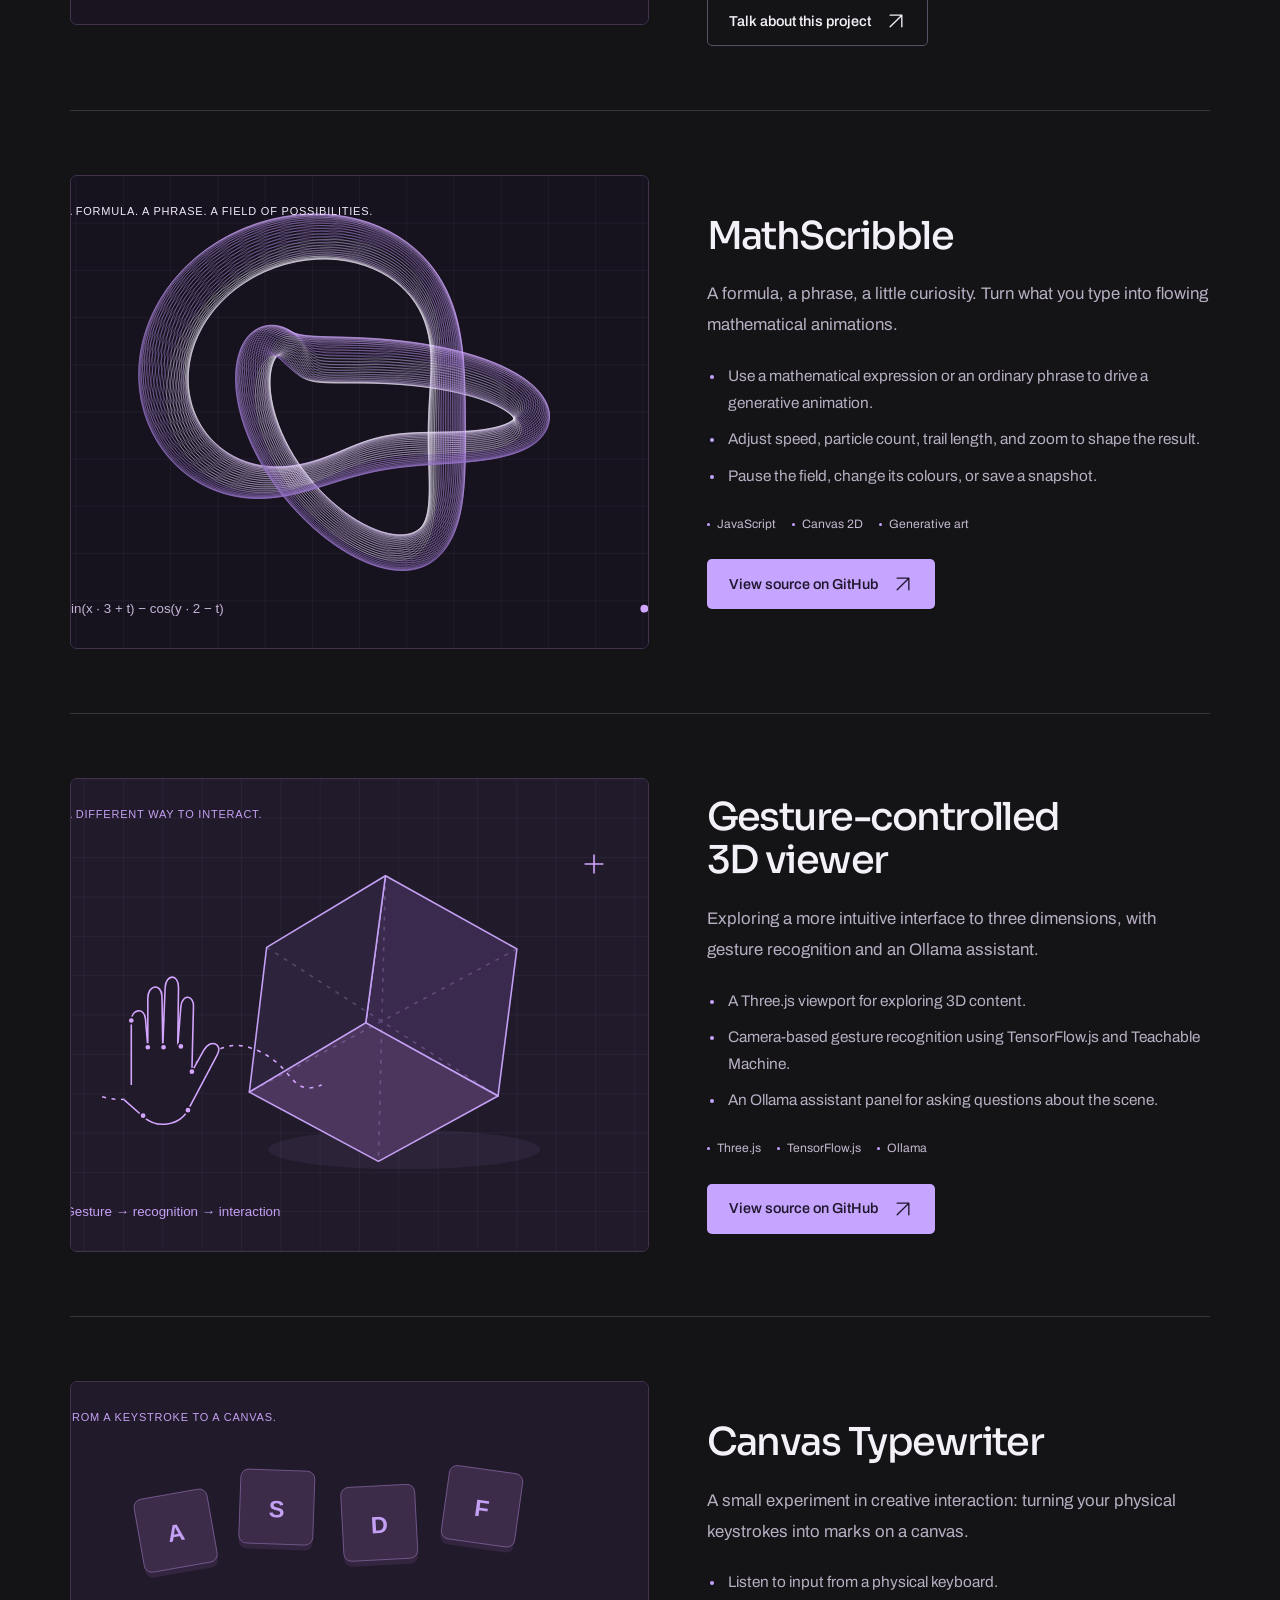
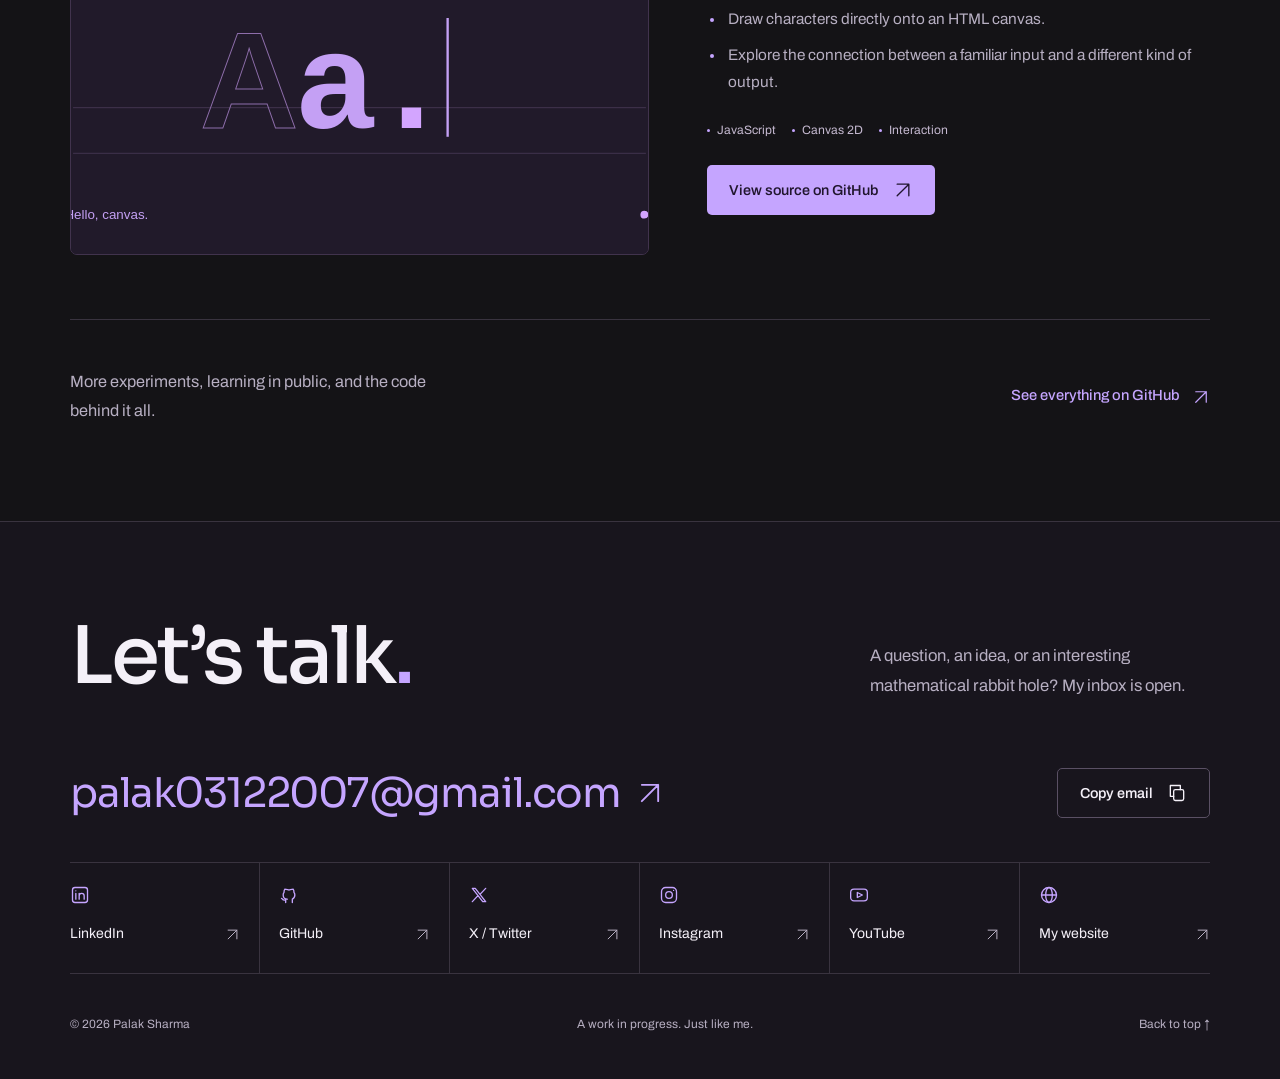
==== commit 1a12a7b1: "Add Breast Cell Classification and FlowLab to portfolio Co-authored-by: Copilot App <223556219+Copil" ====
--- a/projects.html
+++ b/projects.html
@@ -21,7 +21,20 @@
 <a class="brand" href="index.html" aria-label="ps. Palak Sharma — home"><span class="brand-mark" aria-hidden="true">ps.</span><span class="brand-name" data-full-name>Palak Sharma</span></a>
 <nav class="site-nav" id="site-navigation" aria-label="Main navigation"><a href="index.html#about">About</a><a href="writing.html">Writing</a><a href="projects.html" aria-current="page">Projects</a><a href="#contact">Contact</a></nav>
 <div class="header-actions"><button class="motion-button" type="button" data-motion-toggle aria-label="Pause animations" aria-pressed="true" title="Pause animations" hidden><svg class="icon" aria-hidden="true"><use href="#i-pause"/></svg></button><button class="menu-toggle" type="button" aria-label="Open navigation" aria-expanded="false" aria-controls="site-navigation" hidden><svg class="icon" aria-hidden="true"><use href="#i-menu"/></svg></button></div>
-</div></header><main id="main"><section class="page-intro" aria-labelledby="page-title"><div class="container"><a class="text-link" href="index.html"><span>Back to home</span><svg class="icon" aria-hidden="true"><use href="#i-arrow"/></svg></a><h1 id="page-title">Built out of<br>curiosity<span class="accent">.</span></h1><p>A few things I’ve made while following a question. Real experiments in robotics, mathematics, code, and interaction.</p></div></section><div class="container collection"><div class="filter-bar"><div class="project-filters" role="group" aria-label="Filter projects"><button type="button" data-filter="all" aria-pressed="true" hidden>All projects</button><button type="button" data-filter="robotics" aria-pressed="false" hidden>Robotics</button><button type="button" data-filter="generative" aria-pressed="false" hidden>Generative art</button><button type="button" data-filter="spatial" aria-pressed="false" hidden>3D &amp; AI</button><button type="button" data-filter="tools" aria-pressed="false" hidden>Creative tools</button></div><p class="filter-status" id="filter-status" aria-live="polite" aria-atomic="true">Showing all 5 projects</p></div><article class="collection-project" id="namma-space" data-project="namma" data-category="spatial" aria-labelledby="namma-title"><div class="project-art"><img src="assets/namma-space.webp" alt="A real frame from the published 3D scan of my home: a corridor opening into a living room with purple curtains" width="840" height="600" loading="lazy" decoding="async"></div><div class="project-details"><h2 id="namma-title" data-project-title>Namma Space</h2><p class="project-period" data-project-period>October–November 2026</p><p class="project-description" data-project-description>A phone scan of my home, turned into a photorealistic 3D world you can walk through in the browser. Built for Namma Space at Techfest 2026-27, IIT Bombay.</p><ul class="project-notes"><li>Captured on an iPhone and reconstructed on-device with 3D Gaussian Splatting: 463,573 Gaussians, no GPU workstation.</li><li>Aligned and cleaned in the SuperSplat Editor, then compressed from 115 MB to a 7.85 MB web file.</li><li>Walk through it with WASD and mouse. Collision voxels keep you on the floor and stop you at walls.</li><li>Wrote the capture SOP and Python tools to inspect splats and draw a top-down floor map, the first step toward indoor navigation.</li></ul><ul class="tags" aria-label="Technologies and themes"><li>3D Gaussian Splatting</li><li>SuperSplat</li><li>WebGPU</li><li>Python</li></ul><div class="project-actions"><a class="button button-primary" href="https://superspl.at/scene/0681979d" target="_blank" rel="noopener noreferrer">Walk through it live <svg class="icon" aria-hidden="true"><use href="#i-arrow"/></svg></a><a class="button button-secondary" href="https://github.com/palaksharma3/Namma-space" data-project-source target="_blank" rel="noopener noreferrer">View source on GitHub <svg class="icon" aria-hidden="true"><use href="#i-arrow"/></svg></a></div></div></article><article class="collection-project" id="drone-world" data-project="drone" data-category="robotics" aria-labelledby="drone-title"><div class="project-art"><img src="assets/drone-world.svg" alt="Concept illustration of a drone simulation world with objects and obstacles; not an actual simulation screenshot" width="840" height="600" loading="lazy" decoding="async"></div><div class="project-details"><h2 id="drone-title" data-project-title>Drone world simulation</h2><p class="project-period" data-project-period>February–April 2026</p><p class="project-description" data-project-description>A simulated drone environment with working controls, objects, and obstacles, connecting ROS2 control nodes with the PX4 autopilot suite.</p><ul class="project-notes"><li>Built a simulated world with working drone controls, placed objects, and obstacles.</li><li>Compiled and configured the <code>px4ros2ws</code> and <code>teleop_px4</code> workspaces using the colcon build system.</li><li>Integrated ROS2 nodes with PX4 for flight telemetry, flight commands, and custom command handling in simulation.</li></ul><ul class="tags" aria-label="Technologies and themes"><li>ROS2</li><li>PX4</li><li>colcon</li><li>Simulation</li></ul><div class="project-actions"><a class="button button-primary" data-project-source target="_blank" rel="noopener noreferrer" hidden>View source on GitHub <svg class="icon" aria-hidden="true"><use href="#i-arrow"/></svg></a><a class="button button-secondary" href="#contact">Talk about this project <svg class="icon" aria-hidden="true"><use href="#i-arrow"/></svg></a></div></div></article><article class="collection-project" id="mathscribble" data-project="math" data-category="generative" aria-labelledby="math-title"><div class="project-art"><img src="assets/mathscribble.svg" alt="Original illustration of flowing lavender mathematical curves on charcoal" width="840" height="600" loading="lazy" decoding="async"></div><div class="project-details"><h2 id="math-title" data-project-title>MathScribble</h2><p class="project-description" data-project-description>A formula, a phrase, a little curiosity. Turn what you type into flowing mathematical animations.</p><ul class="project-notes"><li>Use a mathematical expression or an ordinary phrase to drive a generative animation.</li><li>Adjust speed, particle count, trail length, and zoom to shape the result.</li><li>Pause the field, change its colours, or save a snapshot.</li></ul><ul class="tags" aria-label="Technologies and themes"><li>JavaScript</li><li>Canvas 2D</li><li>Generative art</li></ul><div class="project-actions"><a class="button button-primary" href="https://github.com/palaksharma3/Math-Simulations" data-project-source target="_blank" rel="noopener noreferrer">View source on GitHub <svg class="icon" aria-hidden="true"><use href="#i-arrow"/></svg></a></div></div></article><article class="collection-project" id="gesture-viewer" data-project="gesture" data-category="spatial" aria-labelledby="gesture-title"><div class="project-art"><img src="assets/gesture-viewer.svg" alt="Original illustration of a lavender wireframe cube and gesture recognition path" width="840" height="600" loading="lazy" decoding="async"></div><div class="project-details"><h2 id="gesture-title" data-project-title>Gesture-controlled 3D viewer</h2><p class="project-description" data-project-description>Exploring a more intuitive interface to three dimensions, with gesture recognition and an Ollama assistant.</p><ul class="project-notes"><li>A Three.js viewport for exploring 3D content.</li><li>Camera-based gesture recognition using TensorFlow.js and Teachable Machine.</li><li>An Ollama assistant panel for asking questions about the scene.</li></ul><ul class="tags" aria-label="Technologies and themes"><li>Three.js</li><li>TensorFlow.js</li><li>Ollama</li></ul><div class="project-actions"><a class="button button-primary" href="https://github.com/palaksharma3/gesture-3d-viewer" data-project-source target="_blank" rel="noopener noreferrer">View source on GitHub <svg class="icon" aria-hidden="true"><use href="#i-arrow"/></svg></a></div></div></article><article class="collection-project" id="canvas-typewriter" data-project="keyboard" data-category="tools" aria-labelledby="keyboard-title"><div class="project-art"><img src="assets/typewriter.svg" alt="Original illustration of keystrokes becoming lavender letters on a dark canvas" width="840" height="600" loading="lazy" decoding="async"></div><div class="project-details"><h2 id="keyboard-title" data-project-title>Canvas Typewriter</h2><p class="project-description" data-project-description>A small experiment in creative interaction: turning your physical keystrokes into marks on a canvas.</p><ul class="project-notes"><li>Listen to input from a physical keyboard.</li><li>Draw characters directly onto an HTML canvas.</li><li>Explore the connection between a familiar input and a different kind of output.</li></ul><ul class="tags" aria-label="Technologies and themes"><li>JavaScript</li><li>Canvas 2D</li><li>Interaction</li></ul><div class="project-actions"><a class="button button-primary" href="https://github.com/palaksharma3/canvas-keyboard-app" data-project-source target="_blank" rel="noopener noreferrer">View source on GitHub <svg class="icon" aria-hidden="true"><use href="#i-arrow"/></svg></a></div></div></article><div class="collection-close"><p>More experiments, learning in public, and the code behind it all.</p><a class="text-link" href="https://github.com/palaksharma3" data-social="github" target="_blank" rel="noopener noreferrer"><span>See everything on GitHub</span><svg class="icon" aria-hidden="true"><use href="#i-arrow"/></svg></a></div></div></main><footer class="contact-section" id="contact" aria-labelledby="contact-title"><div class="container">
+</div></header><main id="main"><section class="page-intro" aria-labelledby="page-title"><div class="container"><a class="text-link" href="index.html"><span>Back to home</span><svg class="icon" aria-hidden="true"><use href="#i-arrow"/></svg></a><h1 id="page-title">Built out of<br>curiosity<span class="accent">.</span></h1><p>A few things I’ve made while following a question. Real experiments in robotics, mathematics, code, and interaction.</p></div></section><div class="container collection"><div class="filter-bar"><div class="project-filters" role="group" aria-label="Filter projects"><button type="button" data-filter="all" aria-pressed="true" hidden>All projects</button><button type="button" data-filter="ml" aria-pressed="false" hidden>Machine learning</button><button type="button" data-filter="fluids" aria-pressed="false" hidden>Fluid mechanics</button><button type="button" data-filter="robotics" aria-pressed="false" hidden>Robotics</button><button type="button" data-filter="generative" aria-pressed="false" hidden>Generative art</button><button type="button" data-filter="spatial" aria-pressed="false" hidden>3D &amp; AI</button><button type="button" data-filter="tools" aria-pressed="false" hidden>Creative tools</button></div><p class="filter-status" id="filter-status" aria-live="polite" aria-atomic="true">Showing all 7 projects</p></div>
+<article class="collection-project" id="breast-cell-classification" data-project="breastCell" data-category="ml" aria-labelledby="breast-cell-title">
+<div class="project-art"><img src="assets/breast-cell-classification.svg" alt="Concept illustration of numerical feature points separated into two groups; not medical imaging or actual model results" width="840" height="600" loading="lazy" decoding="async"></div>
+<div class="project-details"><h2 id="breast-cell-title" data-project-title>Breast Cell Classification</h2><p class="project-description" data-project-description>An educational machine-learning demo that classifies breast-cell measurements with Gaussian Naive Bayes. Explore sample cases and editable numerical inputs—not medical images or a clinical diagnosis.</p>
+<ul class="project-notes"><li>Uses 30 numerical measurements from the Wisconsin Diagnostic Breast Cancer dataset in scikit-learn.</li><li>Try two public sample cases or edit the measurements, with input validation and an evidence tab.</li><li>94.15% held-out dataset accuracy on 188 samples. Educational only; not clinically validated or intended for medical decisions.</li></ul>
+<ul class="tags" aria-label="Technologies and themes"><li>Python</li><li>scikit-learn</li><li>Streamlit</li><li>Naive Bayes</li></ul>
+<div class="project-actions"><a class="button button-primary" href="https://palak-breast-cell-demo.streamlit.app/" data-project-live target="_blank" rel="noopener noreferrer">Live demo <svg class="icon" aria-hidden="true"><use href="#i-arrow"/></svg></a><a class="button button-secondary" href="https://github.com/palaksharma3/breast-cell-classification-demo" data-project-source target="_blank" rel="noopener noreferrer">Source code <svg class="icon" aria-hidden="true"><use href="#i-arrow"/></svg></a></div></div></article>
+<article class="collection-project" id="flowlab" data-project="flowlab" data-category="fluids" aria-labelledby="flowlab-title">
+<div class="project-art"><img src="assets/flowlab.svg" alt="Concept illustration of ideal potential-flow streamlines around a cylinder; not a screenshot of FlowLab" width="840" height="600" loading="lazy" decoding="async"></div>
+<div class="project-details"><h2 id="flowlab-title" data-project-title>FlowLab</h2><p class="project-description" data-project-description>An interactive fluid-mechanics workbench for combining elementary potential flows. Build a flow field, follow animated tracers, and probe its velocity in the browser.</p>
+<ul class="project-notes"><li>Combine uniform flows, sources, sinks, vortices, and doublets on a Canvas workbench.</li><li>Explore flow around a cylinder with animated tracers and a velocity probe.</li><li>Models steady, two-dimensional, incompressible, inviscid potential flow—not viscous CFD.</li></ul>
+<ul class="tags" aria-label="Technologies and themes"><li>HTML / CSS</li><li>JavaScript</li><li>Canvas 2D</li><li>Potential flow</li></ul>
+<div class="project-actions"><a class="button button-primary" href="https://palaksharma3.github.io/Elementary-Flows/" data-project-live target="_blank" rel="noopener noreferrer">Live demo <svg class="icon" aria-hidden="true"><use href="#i-arrow"/></svg></a><a class="button button-secondary" href="https://github.com/palaksharma3/Elementary-Flows" data-project-source target="_blank" rel="noopener noreferrer">Source code <svg class="icon" aria-hidden="true"><use href="#i-arrow"/></svg></a></div></div></article>
+<article class="collection-project" id="namma-space" data-project="namma" data-category="spatial" aria-labelledby="namma-title"><div class="project-art"><img src="assets/namma-space.webp" alt="A real frame from the published 3D scan of my home: a corridor opening into a living room with purple curtains" width="840" height="600" loading="lazy" decoding="async"></div><div class="project-details"><h2 id="namma-title" data-project-title>Namma Space</h2><p class="project-period" data-project-period>October–November 2026</p><p class="project-description" data-project-description>A phone scan of my home, turned into a photorealistic 3D world you can walk through in the browser. Built for Namma Space at Techfest 2026-27, IIT Bombay.</p><ul class="project-notes"><li>Captured on an iPhone and reconstructed on-device with 3D Gaussian Splatting: 463,573 Gaussians, no GPU workstation.</li><li>Aligned and cleaned in the SuperSplat Editor, then compressed from 115 MB to a 7.85 MB web file.</li><li>Walk through it with WASD and mouse. Collision voxels keep you on the floor and stop you at walls.</li><li>Wrote the capture SOP and Python tools to inspect splats and draw a top-down floor map, the first step toward indoor navigation.</li></ul><ul class="tags" aria-label="Technologies and themes"><li>3D Gaussian Splatting</li><li>SuperSplat</li><li>WebGPU</li><li>Python</li></ul><div class="project-actions"><a class="button button-primary" href="https://superspl.at/scene/0681979d" target="_blank" rel="noopener noreferrer">Walk through it live <svg class="icon" aria-hidden="true"><use href="#i-arrow"/></svg></a><a class="button button-secondary" href="https://github.com/palaksharma3/Namma-space" data-project-source target="_blank" rel="noopener noreferrer">View source on GitHub <svg class="icon" aria-hidden="true"><use href="#i-arrow"/></svg></a></div></div></article><article class="collection-project" id="drone-world" data-project="drone" data-category="robotics" aria-labelledby="drone-title"><div class="project-art"><img src="assets/drone-world.svg" alt="Concept illustration of a drone simulation world with objects and obstacles; not an actual simulation screenshot" width="840" height="600" loading="lazy" decoding="async"></div><div class="project-details"><h2 id="drone-title" data-project-title>Drone world simulation</h2><p class="project-period" data-project-period>February–April 2026</p><p class="project-description" data-project-description>A simulated drone environment with working controls, objects, and obstacles, connecting ROS2 control nodes with the PX4 autopilot suite.</p><ul class="project-notes"><li>Built a simulated world with working drone controls, placed objects, and obstacles.</li><li>Compiled and configured the <code>px4ros2ws</code> and <code>teleop_px4</code> workspaces using the colcon build system.</li><li>Integrated ROS2 nodes with PX4 for flight telemetry, flight commands, and custom command handling in simulation.</li></ul><ul class="tags" aria-label="Technologies and themes"><li>ROS2</li><li>PX4</li><li>colcon</li><li>Simulation</li></ul><div class="project-actions"><a class="button button-primary" data-project-source target="_blank" rel="noopener noreferrer" hidden>View source on GitHub <svg class="icon" aria-hidden="true"><use href="#i-arrow"/></svg></a><a class="button button-secondary" href="#contact">Talk about this project <svg class="icon" aria-hidden="true"><use href="#i-arrow"/></svg></a></div></div></article><article class="collection-project" id="mathscribble" data-project="math" data-category="generative" aria-labelledby="math-title"><div class="project-art"><img src="assets/mathscribble.svg" alt="Original illustration of flowing lavender mathematical curves on charcoal" width="840" height="600" loading="lazy" decoding="async"></div><div class="project-details"><h2 id="math-title" data-project-title>MathScribble</h2><p class="project-description" data-project-description>A formula, a phrase, a little curiosity. Turn what you type into flowing mathematical animations.</p><ul class="project-notes"><li>Use a mathematical expression or an ordinary phrase to drive a generative animation.</li><li>Adjust speed, particle count, trail length, and zoom to shape the result.</li><li>Pause the field, change its colours, or save a snapshot.</li></ul><ul class="tags" aria-label="Technologies and themes"><li>JavaScript</li><li>Canvas 2D</li><li>Generative art</li></ul><div class="project-actions"><a class="button button-primary" href="https://github.com/palaksharma3/Math-Simulations" data-project-source target="_blank" rel="noopener noreferrer">View source on GitHub <svg class="icon" aria-hidden="true"><use href="#i-arrow"/></svg></a></div></div></article><article class="collection-project" id="gesture-viewer" data-project="gesture" data-category="spatial" aria-labelledby="gesture-title"><div class="project-art"><img src="assets/gesture-viewer.svg" alt="Original illustration of a lavender wireframe cube and gesture recognition path" width="840" height="600" loading="lazy" decoding="async"></div><div class="project-details"><h2 id="gesture-title" data-project-title>Gesture-controlled 3D viewer</h2><p class="project-description" data-project-description>Exploring a more intuitive interface to three dimensions, with gesture recognition and an Ollama assistant.</p><ul class="project-notes"><li>A Three.js viewport for exploring 3D content.</li><li>Camera-based gesture recognition using TensorFlow.js and Teachable Machine.</li><li>An Ollama assistant panel for asking questions about the scene.</li></ul><ul class="tags" aria-label="Technologies and themes"><li>Three.js</li><li>TensorFlow.js</li><li>Ollama</li></ul><div class="project-actions"><a class="button button-primary" href="https://github.com/palaksharma3/gesture-3d-viewer" data-project-source target="_blank" rel="noopener noreferrer">View source on GitHub <svg class="icon" aria-hidden="true"><use href="#i-arrow"/></svg></a></div></div></article><article class="collection-project" id="canvas-typewriter" data-project="keyboard" data-category="tools" aria-labelledby="keyboard-title"><div class="project-art"><img src="assets/typewriter.svg" alt="Original illustration of keystrokes becoming lavender letters on a dark canvas" width="840" height="600" loading="lazy" decoding="async"></div><div class="project-details"><h2 id="keyboard-title" data-project-title>Canvas Typewriter</h2><p class="project-description" data-project-description>A small experiment in creative interaction: turning your physical keystrokes into marks on a canvas.</p><ul class="project-notes"><li>Listen to input from a physical keyboard.</li><li>Draw characters directly onto an HTML canvas.</li><li>Explore the connection between a familiar input and a different kind of output.</li></ul><ul class="tags" aria-label="Technologies and themes"><li>JavaScript</li><li>Canvas 2D</li><li>Interaction</li></ul><div class="project-actions"><a class="button button-primary" href="https://github.com/palaksharma3/canvas-keyboard-app" data-project-source target="_blank" rel="noopener noreferrer">View source on GitHub <svg class="icon" aria-hidden="true"><use href="#i-arrow"/></svg></a></div></div></article><div class="collection-close"><p>More experiments, learning in public, and the code behind it all.</p><a class="text-link" href="https://github.com/palaksharma3" data-social="github" target="_blank" rel="noopener noreferrer"><span>See everything on GitHub</span><svg class="icon" aria-hidden="true"><use href="#i-arrow"/></svg></a></div></div></main><footer class="contact-section" id="contact" aria-labelledby="contact-title"><div class="container">
 <div class="contact-heading"><h2 id="contact-title">Let’s talk<span class="accent">.</span></h2><p>A question, an idea, or an interesting mathematical rabbit hole? My inbox is open.</p></div>
 <div class="contact-email-row"><a class="email-link" href="mailto:palak03122007@gmail.com" data-email-link><span data-email>palak03122007@gmail.com</span><svg class="icon" aria-hidden="true"><use href="#i-arrow"/></svg></a><div class="copy-area"><button class="button button-secondary" type="button" data-email-copy hidden>Copy email <svg class="icon" aria-hidden="true"><use href="#i-copy"/></svg></button><span class="copy-status" data-copy-status aria-live="polite" aria-atomic="true"></span></div></div>
 <nav class="social-directory" aria-label="Find me online"><a class="" href="https://www.linkedin.com/in/palaksharma3/" data-social="linkedin" target="_blank" rel="noopener noreferrer"><svg class="icon" aria-hidden="true"><use href="#i-linkedin"/></svg><span>LinkedIn <svg class="icon" aria-hidden="true"><use href="#i-arrow"/></svg></span></a><a class="" href="https://github.com/palaksharma3" data-social="github" target="_blank" rel="noopener noreferrer"><svg class="icon" aria-hidden="true"><use href="#i-github"/></svg><span>GitHub <svg class="icon" aria-hidden="true"><use href="#i-arrow"/></svg></span></a><a class="" href="https://x.com/palaksharma3_" data-social="x" target="_blank" rel="noopener noreferrer"><svg class="icon" aria-hidden="true"><use href="#i-x"/></svg><span>X / Twitter <svg class="icon" aria-hidden="true"><use href="#i-arrow"/></svg></span></a><a class="" href="https://www.instagram.com/palak.sharma.3/" data-social="instagram" target="_blank" rel="noopener noreferrer"><svg class="icon" aria-hidden="true"><use href="#i-instagram"/></svg><span>Instagram <svg class="icon" aria-hidden="true"><use href="#i-arrow"/></svg></span></a><a class="" href="https://www.youtube.com/@PalakIIT-DELHI29" data-social="youtube" target="_blank" rel="noopener noreferrer"><svg class="icon" aria-hidden="true"><use href="#i-youtube"/></svg><span>YouTube <svg class="icon" aria-hidden="true"><use href="#i-arrow"/></svg></span></a><a class="" href="https://palaksharma.tech/" data-social="website" target="_blank" rel="noopener noreferrer"><svg class="icon" aria-hidden="true"><use href="#i-website"/></svg><span>My website <svg class="icon" aria-hidden="true"><use href="#i-arrow"/></svg></span></a></nav>
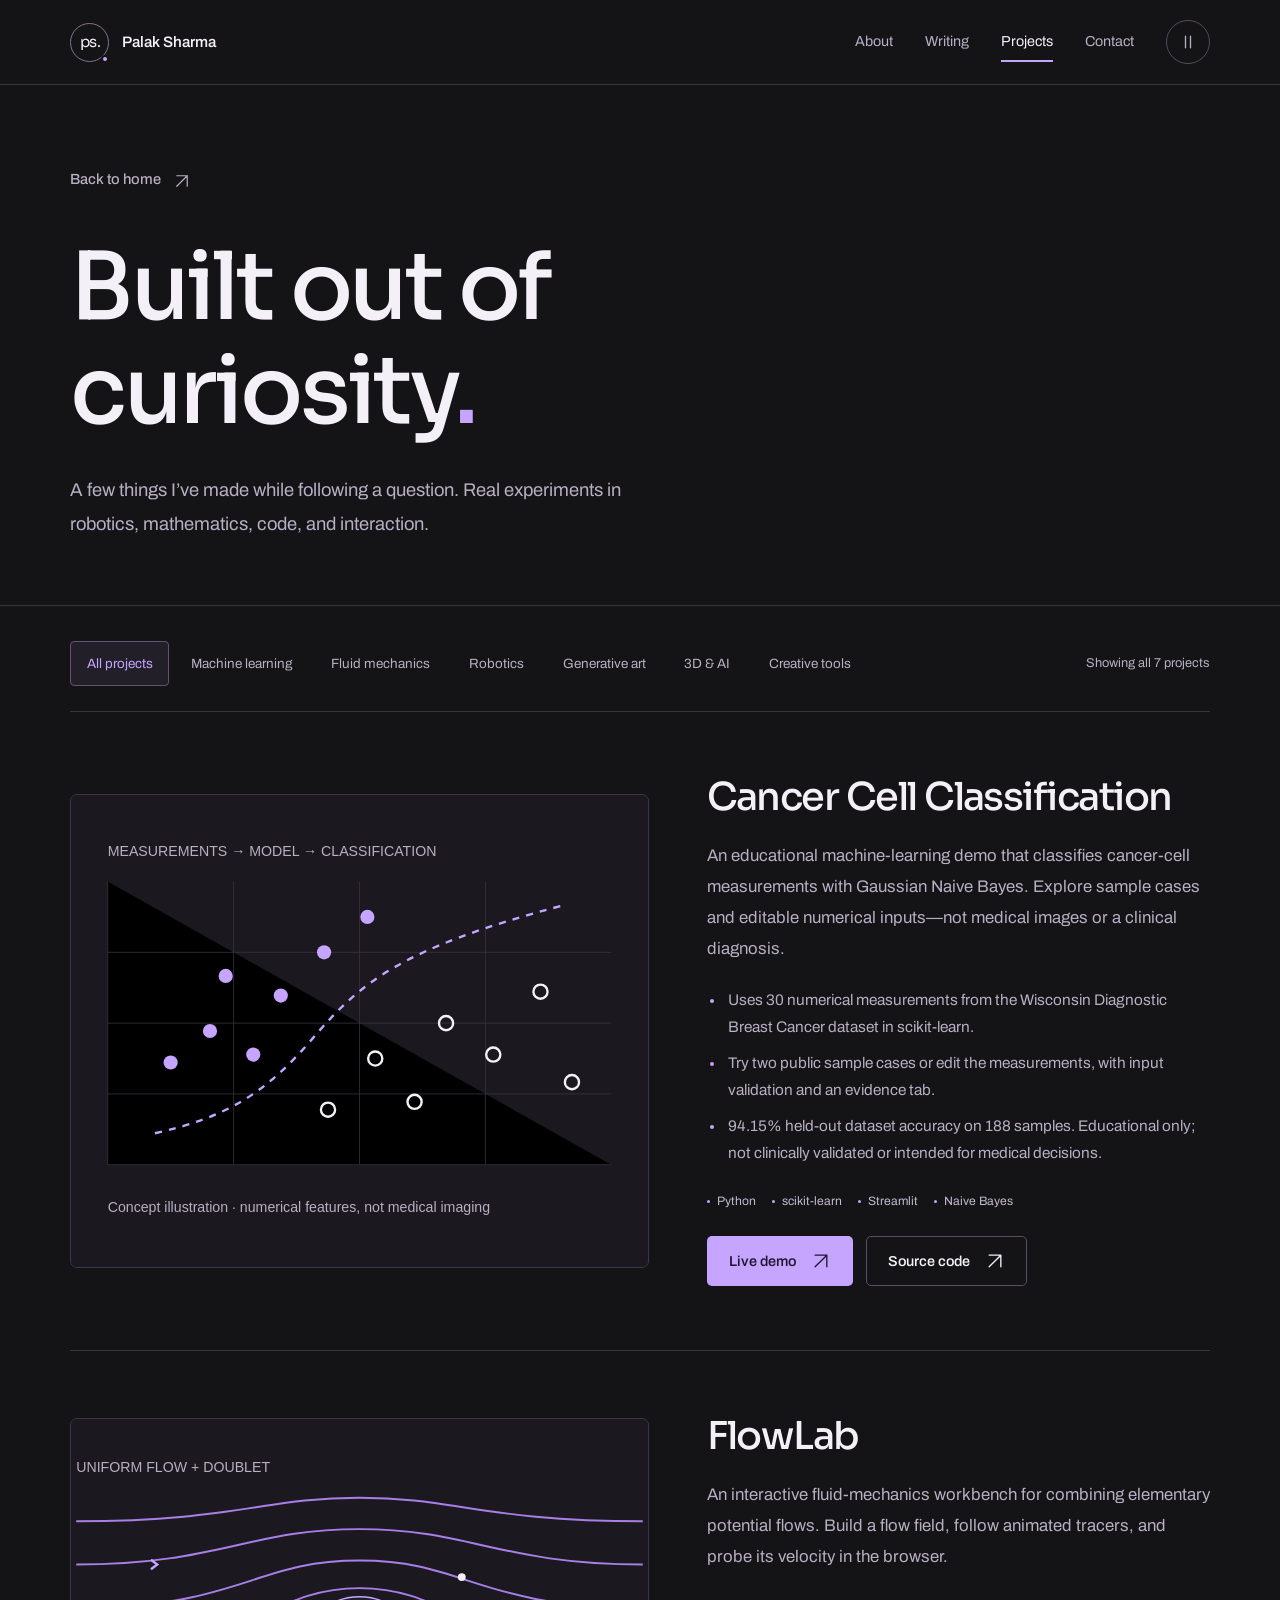
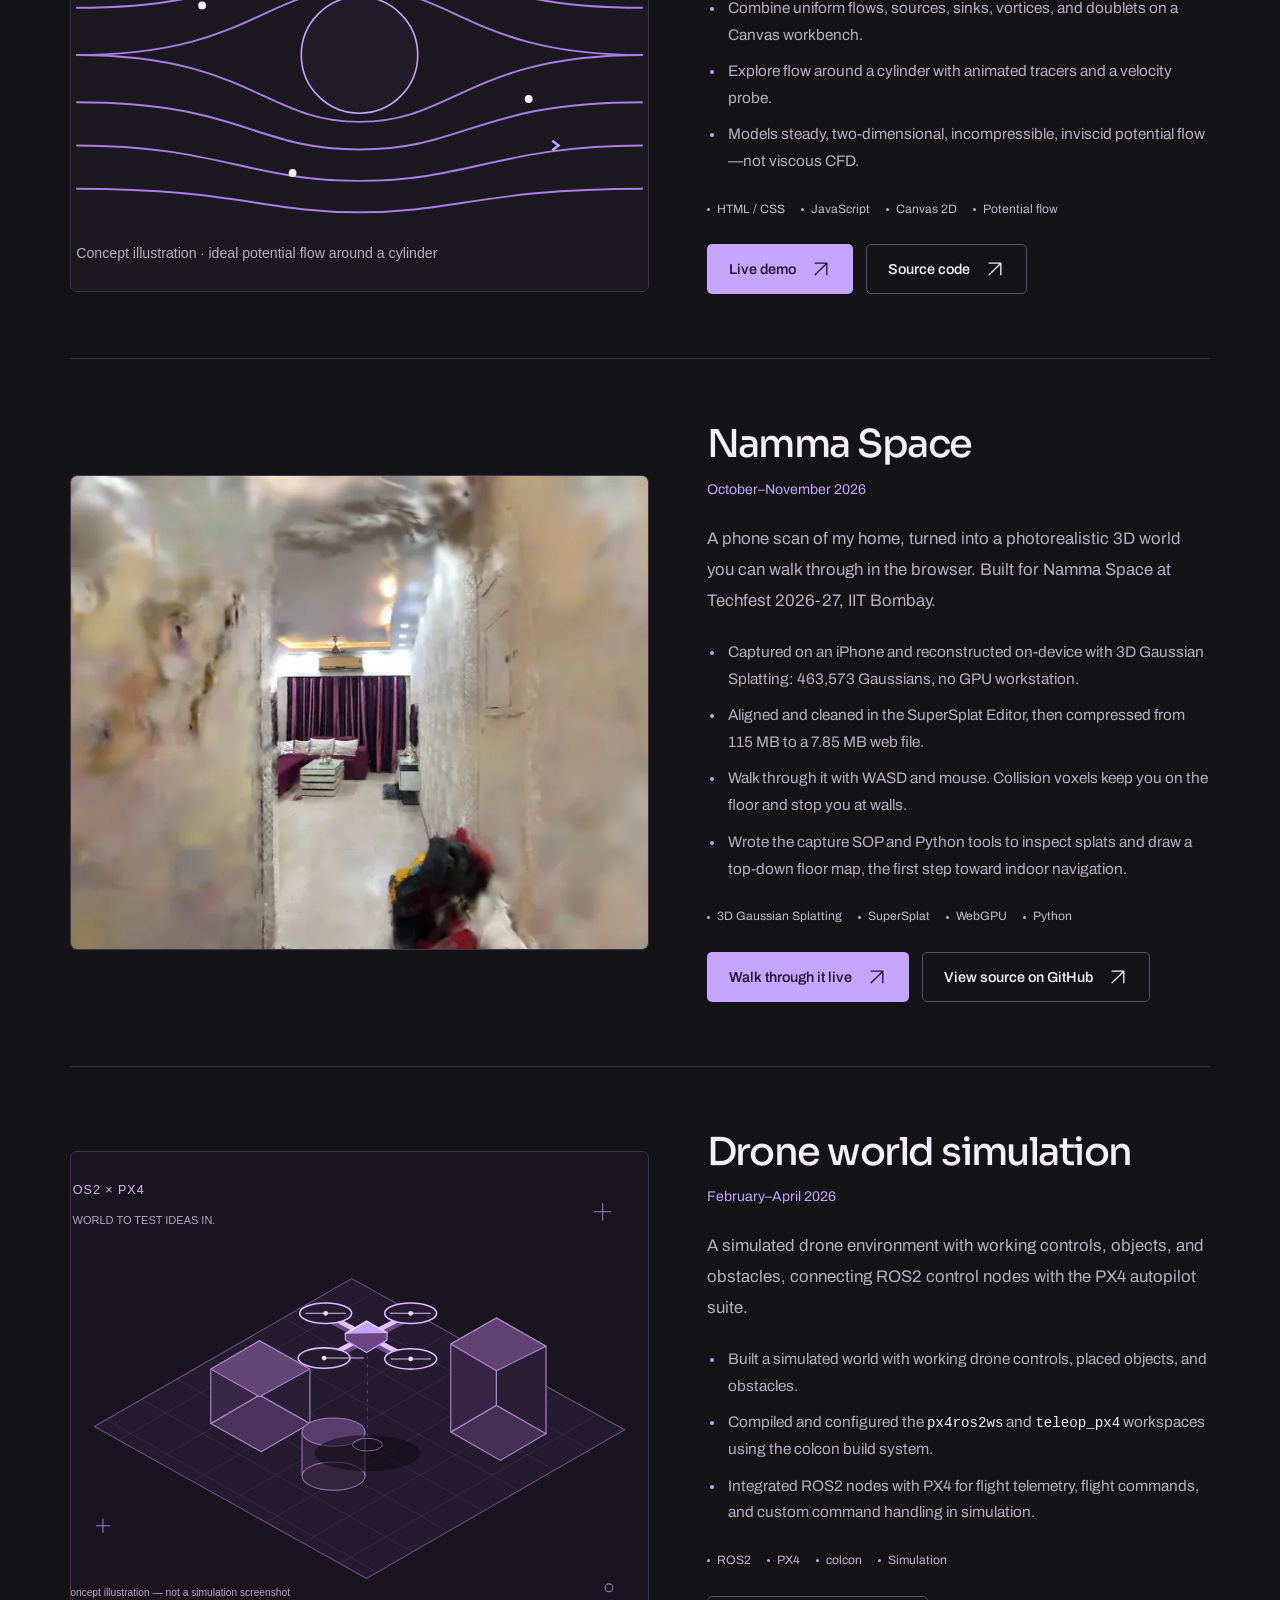
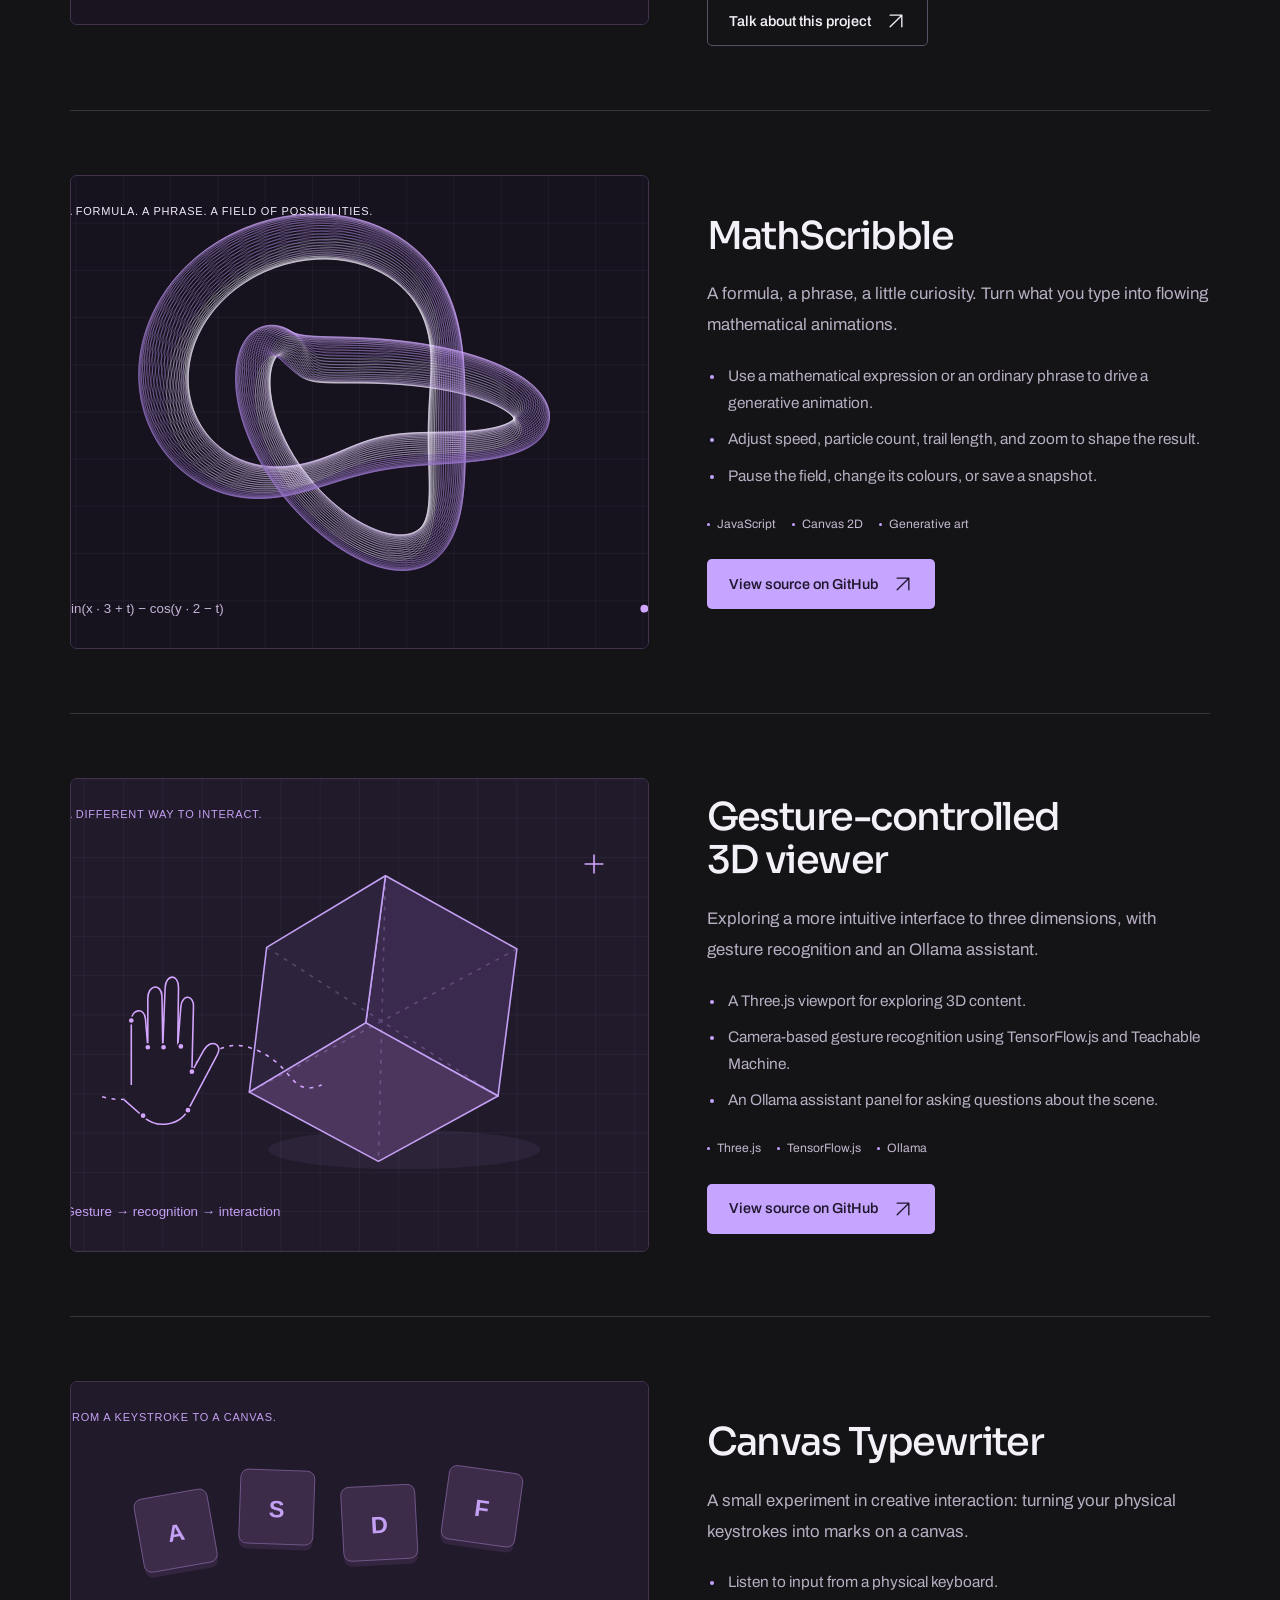
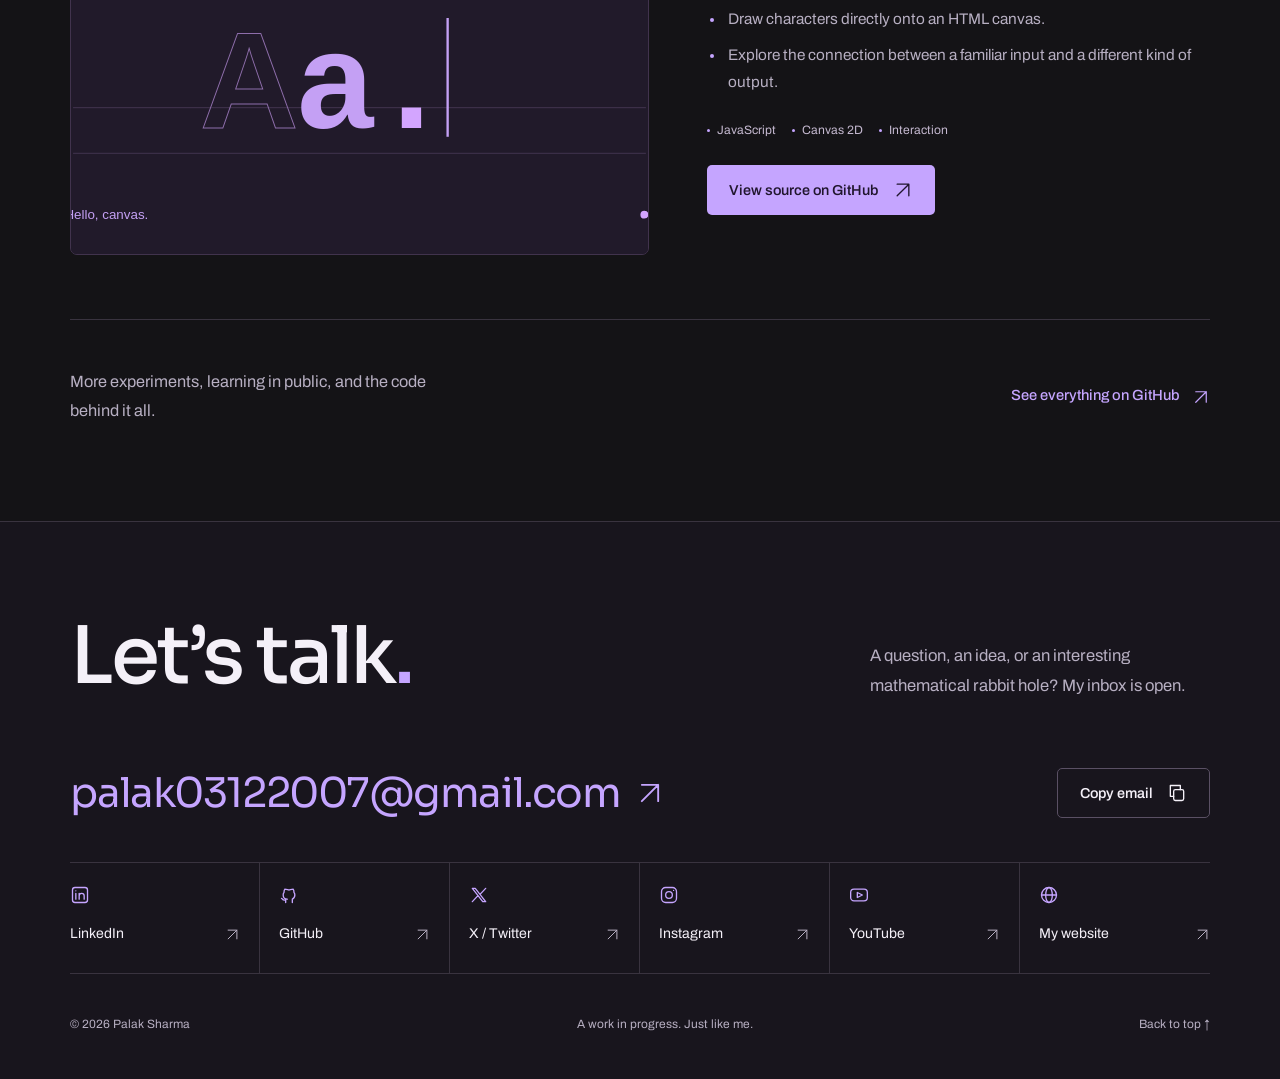
==== commit 66f9846f: "Add files via upload" ====
--- a/projects.html
+++ b/projects.html
@@ -10,9 +10,22 @@
 -->
 <html lang="en"><head>
 <meta charset="utf-8"><meta name="viewport" content="width=device-width, initial-scale=1">
-<title>Projects — Palak Sharma</title><meta name="description" content="Experiments in mathematics, generative animation, spatial interfaces, and creative code by Palak Sharma."><meta name="theme-color" content="#141316">
-<link rel="canonical" href="https://palaksharma.tech/projects.html">
-<meta property="og:type" content="website"><meta property="og:url" content="https://palaksharma.tech/projects.html"><meta property="og:title" content="Projects — Palak Sharma"><meta property="og:description" content="Experiments in mathematics, generative animation, spatial interfaces, and creative code by Palak Sharma."><meta property="og:image" content="https://palaksharma.tech/assets/social-preview.png"><meta property="og:image:width" content="1200"><meta property="og:image:height" content="630"><meta property="og:image:alt" content="Palak Sharma — a curious mind in motion, on charcoal and lavender."><meta name="twitter:card" content="summary_large_image"><meta name="twitter:creator" content="@palaksharma3_">
+<title>Projects — Palak Sharma, IIT Delhi</title><meta name="description" content="Projects by Palak Sharma (IIT Delhi): machine learning, fluid mechanics, drone simulation, generative maths animation, gesture-controlled 3D, and creative code."><meta name="author" content="Palak Sharma"><meta name="theme-color" content="#141316">
+<link rel="canonical" href="https://www.palaksharma.tech/projects.html">
+<meta property="og:type" content="website"><meta property="og:site_name" content="Palak Sharma"><meta property="og:locale" content="en_IN"><meta property="og:url" content="https://www.palaksharma.tech/projects.html"><meta property="og:title" content="Projects — Palak Sharma, IIT Delhi"><meta property="og:description" content="Projects by Palak Sharma (IIT Delhi): machine learning, fluid mechanics, drone simulation, generative maths animation, gesture-controlled 3D, and creative code."><meta name="twitter:title" content="Projects — Palak Sharma, IIT Delhi"><meta name="twitter:description" content="Machine learning, fluid mechanics, drone simulation, generative maths animation, and creative code."><meta name="twitter:site" content="@palaksharma3_">
+<script type="application/ld+json">
+{"@context":"https://schema.org","@type":"CollectionPage","@id":"https://www.palaksharma.tech/projects.html#page","url":"https://www.palaksharma.tech/projects.html","name":"Projects — Palak Sharma, IIT Delhi","isPartOf":{"@type":"WebSite","@id":"https://www.palaksharma.tech/#website","url":"https://www.palaksharma.tech/","name":"Palak Sharma"},"author":{"@type":"Person","@id":"https://www.palaksharma.tech/#person","name":"Palak Sharma","url":"https://www.palaksharma.tech/"},
+"breadcrumb":{"@type":"BreadcrumbList","itemListElement":[{"@type":"ListItem","position":1,"name":"Home","item":"https://www.palaksharma.tech/"},{"@type":"ListItem","position":2,"name":"Projects","item":"https://www.palaksharma.tech/projects.html"}]},
+"mainEntity":{"@type":"ItemList","itemListElement":[
+{"@type":"ListItem","position":1,"item":{"@type":"SoftwareSourceCode","name":"Cancer Cell Classification","description":"An educational machine-learning demo that classifies cancer-cell measurements with Gaussian Naive Bayes.","url":"https://cancer-cell-classification.streamlit.app/","codeRepository":"https://github.com/palaksharma3/cancer-cell-classification-demo","author":{"@id":"https://www.palaksharma.tech/#person"}}},
+{"@type":"ListItem","position":2,"item":{"@type":"SoftwareSourceCode","name":"FlowLab","description":"An interactive fluid-mechanics workbench for combining elementary potential flows.","url":"https://palaksharma3.github.io/Elementary-Flows/","codeRepository":"https://github.com/palaksharma3/Elementary-Flows","author":{"@id":"https://www.palaksharma.tech/#person"}}},
+{"@type":"ListItem","position":3,"item":{"@type":"SoftwareSourceCode","name":"Namma Space","url":"https://superspl.at/scene/0681979d","codeRepository":"https://github.com/palaksharma3/Namma-space","author":{"@id":"https://www.palaksharma.tech/#person"}}},
+{"@type":"ListItem","position":4,"item":{"@type":"CreativeWork","name":"Drone world simulation","author":{"@id":"https://www.palaksharma.tech/#person"}}},
+{"@type":"ListItem","position":5,"item":{"@type":"SoftwareSourceCode","name":"MathScribble","description":"Turn what you type into flowing mathematical animations.","codeRepository":"https://github.com/palaksharma3/Math-Simulations","author":{"@id":"https://www.palaksharma.tech/#person"}}},
+{"@type":"ListItem","position":6,"item":{"@type":"SoftwareSourceCode","name":"Gesture-controlled 3D viewer","description":"An intuitive interface to three dimensions, with gesture recognition and an Ollama assistant.","codeRepository":"https://github.com/palaksharma3/gesture-3d-viewer","author":{"@id":"https://www.palaksharma.tech/#person"}}},
+{"@type":"ListItem","position":7,"item":{"@type":"SoftwareSourceCode","name":"Canvas Typewriter","description":"Turning physical keystrokes into marks on a canvas.","codeRepository":"https://github.com/palaksharma3/canvas-keyboard-app","author":{"@id":"https://www.palaksharma.tech/#person"}}}
+]}}
+</script><meta property="og:image" content="https://www.palaksharma.tech/assets/social-preview.png"><meta property="og:image:width" content="1200"><meta property="og:image:height" content="630"><meta property="og:image:alt" content="Palak Sharma — a curious mind in motion, on charcoal and lavender."><meta name="twitter:card" content="summary_large_image"><meta name="twitter:creator" content="@palaksharma3_">
 <link rel="icon" href="favicon-32.png" sizes="32x32" type="image/png"><link rel="icon" href="icon-192.png" sizes="192x192" type="image/png"><link rel="apple-touch-icon" href="apple-touch-icon.png">
 <link rel="preload" href="assets/fonts/sora-latin.woff2" as="font" type="font/woff2" crossorigin><link rel="preload" href="assets/fonts/archivo-latin.woff2" as="font" type="font/woff2" crossorigin><link rel="stylesheet" href="portfolio.css">
 <script src="settings.js" defer></script><script src="script.js" defer></script>
@@ -24,10 +37,10 @@
 </div></header><main id="main"><section class="page-intro" aria-labelledby="page-title"><div class="container"><a class="text-link" href="index.html"><span>Back to home</span><svg class="icon" aria-hidden="true"><use href="#i-arrow"/></svg></a><h1 id="page-title">Built out of<br>curiosity<span class="accent">.</span></h1><p>A few things I’ve made while following a question. Real experiments in robotics, mathematics, code, and interaction.</p></div></section><div class="container collection"><div class="filter-bar"><div class="project-filters" role="group" aria-label="Filter projects"><button type="button" data-filter="all" aria-pressed="true" hidden>All projects</button><button type="button" data-filter="ml" aria-pressed="false" hidden>Machine learning</button><button type="button" data-filter="fluids" aria-pressed="false" hidden>Fluid mechanics</button><button type="button" data-filter="robotics" aria-pressed="false" hidden>Robotics</button><button type="button" data-filter="generative" aria-pressed="false" hidden>Generative art</button><button type="button" data-filter="spatial" aria-pressed="false" hidden>3D &amp; AI</button><button type="button" data-filter="tools" aria-pressed="false" hidden>Creative tools</button></div><p class="filter-status" id="filter-status" aria-live="polite" aria-atomic="true">Showing all 7 projects</p></div>
 <article class="collection-project" id="breast-cell-classification" data-project="breastCell" data-category="ml" aria-labelledby="breast-cell-title">
 <div class="project-art"><img src="assets/breast-cell-classification.svg" alt="Concept illustration of numerical feature points separated into two groups; not medical imaging or actual model results" width="840" height="600" loading="lazy" decoding="async"></div>
-<div class="project-details"><h2 id="breast-cell-title" data-project-title>Breast Cell Classification</h2><p class="project-description" data-project-description>An educational machine-learning demo that classifies breast-cell measurements with Gaussian Naive Bayes. Explore sample cases and editable numerical inputs—not medical images or a clinical diagnosis.</p>
+<div class="project-details"><h2 id="breast-cell-title" data-project-title>Cancer Cell Classification</h2><p class="project-description" data-project-description>An educational machine-learning demo that classifies cancer-cell measurements with Gaussian Naive Bayes. Explore sample cases and editable numerical inputs—not medical images or a clinical diagnosis.</p>
 <ul class="project-notes"><li>Uses 30 numerical measurements from the Wisconsin Diagnostic Breast Cancer dataset in scikit-learn.</li><li>Try two public sample cases or edit the measurements, with input validation and an evidence tab.</li><li>94.15% held-out dataset accuracy on 188 samples. Educational only; not clinically validated or intended for medical decisions.</li></ul>
 <ul class="tags" aria-label="Technologies and themes"><li>Python</li><li>scikit-learn</li><li>Streamlit</li><li>Naive Bayes</li></ul>
-<div class="project-actions"><a class="button button-primary" href="https://palak-breast-cell-demo.streamlit.app/" data-project-live target="_blank" rel="noopener noreferrer">Live demo <svg class="icon" aria-hidden="true"><use href="#i-arrow"/></svg></a><a class="button button-secondary" href="https://github.com/palaksharma3/breast-cell-classification-demo" data-project-source target="_blank" rel="noopener noreferrer">Source code <svg class="icon" aria-hidden="true"><use href="#i-arrow"/></svg></a></div></div></article>
+<div class="project-actions"><a class="button button-primary" href="https://cancer-cell-classification.streamlit.app/" data-project-live target="_blank" rel="noopener noreferrer">Live demo <svg class="icon" aria-hidden="true"><use href="#i-arrow"/></svg></a><a class="button button-secondary" href="https://github.com/palaksharma3/cancer-cell-classification-demo" data-project-source target="_blank" rel="noopener noreferrer">Source code <svg class="icon" aria-hidden="true"><use href="#i-arrow"/></svg></a></div></div></article>
 <article class="collection-project" id="flowlab" data-project="flowlab" data-category="fluids" aria-labelledby="flowlab-title">
 <div class="project-art"><img src="assets/flowlab.svg" alt="Concept illustration of ideal potential-flow streamlines around a cylinder; not a screenshot of FlowLab" width="840" height="600" loading="lazy" decoding="async"></div>
 <div class="project-details"><h2 id="flowlab-title" data-project-title>FlowLab</h2><p class="project-description" data-project-description>An interactive fluid-mechanics workbench for combining elementary potential flows. Build a flow field, follow animated tracers, and probe its velocity in the browser.</p>
@@ -37,6 +50,6 @@
 <article class="collection-project" id="namma-space" data-project="namma" data-category="spatial" aria-labelledby="namma-title"><div class="project-art"><img src="assets/namma-space.webp" alt="A real frame from the published 3D scan of my home: a corridor opening into a living room with purple curtains" width="840" height="600" loading="lazy" decoding="async"></div><div class="project-details"><h2 id="namma-title" data-project-title>Namma Space</h2><p class="project-period" data-project-period>October–November 2026</p><p class="project-description" data-project-description>A phone scan of my home, turned into a photorealistic 3D world you can walk through in the browser. Built for Namma Space at Techfest 2026-27, IIT Bombay.</p><ul class="project-notes"><li>Captured on an iPhone and reconstructed on-device with 3D Gaussian Splatting: 463,573 Gaussians, no GPU workstation.</li><li>Aligned and cleaned in the SuperSplat Editor, then compressed from 115 MB to a 7.85 MB web file.</li><li>Walk through it with WASD and mouse. Collision voxels keep you on the floor and stop you at walls.</li><li>Wrote the capture SOP and Python tools to inspect splats and draw a top-down floor map, the first step toward indoor navigation.</li></ul><ul class="tags" aria-label="Technologies and themes"><li>3D Gaussian Splatting</li><li>SuperSplat</li><li>WebGPU</li><li>Python</li></ul><div class="project-actions"><a class="button button-primary" href="https://superspl.at/scene/0681979d" target="_blank" rel="noopener noreferrer">Walk through it live <svg class="icon" aria-hidden="true"><use href="#i-arrow"/></svg></a><a class="button button-secondary" href="https://github.com/palaksharma3/Namma-space" data-project-source target="_blank" rel="noopener noreferrer">View source on GitHub <svg class="icon" aria-hidden="true"><use href="#i-arrow"/></svg></a></div></div></article><article class="collection-project" id="drone-world" data-project="drone" data-category="robotics" aria-labelledby="drone-title"><div class="project-art"><img src="assets/drone-world.svg" alt="Concept illustration of a drone simulation world with objects and obstacles; not an actual simulation screenshot" width="840" height="600" loading="lazy" decoding="async"></div><div class="project-details"><h2 id="drone-title" data-project-title>Drone world simulation</h2><p class="project-period" data-project-period>February–April 2026</p><p class="project-description" data-project-description>A simulated drone environment with working controls, objects, and obstacles, connecting ROS2 control nodes with the PX4 autopilot suite.</p><ul class="project-notes"><li>Built a simulated world with working drone controls, placed objects, and obstacles.</li><li>Compiled and configured the <code>px4ros2ws</code> and <code>teleop_px4</code> workspaces using the colcon build system.</li><li>Integrated ROS2 nodes with PX4 for flight telemetry, flight commands, and custom command handling in simulation.</li></ul><ul class="tags" aria-label="Technologies and themes"><li>ROS2</li><li>PX4</li><li>colcon</li><li>Simulation</li></ul><div class="project-actions"><a class="button button-primary" data-project-source target="_blank" rel="noopener noreferrer" hidden>View source on GitHub <svg class="icon" aria-hidden="true"><use href="#i-arrow"/></svg></a><a class="button button-secondary" href="#contact">Talk about this project <svg class="icon" aria-hidden="true"><use href="#i-arrow"/></svg></a></div></div></article><article class="collection-project" id="mathscribble" data-project="math" data-category="generative" aria-labelledby="math-title"><div class="project-art"><img src="assets/mathscribble.svg" alt="Original illustration of flowing lavender mathematical curves on charcoal" width="840" height="600" loading="lazy" decoding="async"></div><div class="project-details"><h2 id="math-title" data-project-title>MathScribble</h2><p class="project-description" data-project-description>A formula, a phrase, a little curiosity. Turn what you type into flowing mathematical animations.</p><ul class="project-notes"><li>Use a mathematical expression or an ordinary phrase to drive a generative animation.</li><li>Adjust speed, particle count, trail length, and zoom to shape the result.</li><li>Pause the field, change its colours, or save a snapshot.</li></ul><ul class="tags" aria-label="Technologies and themes"><li>JavaScript</li><li>Canvas 2D</li><li>Generative art</li></ul><div class="project-actions"><a class="button button-primary" href="https://github.com/palaksharma3/Math-Simulations" data-project-source target="_blank" rel="noopener noreferrer">View source on GitHub <svg class="icon" aria-hidden="true"><use href="#i-arrow"/></svg></a></div></div></article><article class="collection-project" id="gesture-viewer" data-project="gesture" data-category="spatial" aria-labelledby="gesture-title"><div class="project-art"><img src="assets/gesture-viewer.svg" alt="Original illustration of a lavender wireframe cube and gesture recognition path" width="840" height="600" loading="lazy" decoding="async"></div><div class="project-details"><h2 id="gesture-title" data-project-title>Gesture-controlled 3D viewer</h2><p class="project-description" data-project-description>Exploring a more intuitive interface to three dimensions, with gesture recognition and an Ollama assistant.</p><ul class="project-notes"><li>A Three.js viewport for exploring 3D content.</li><li>Camera-based gesture recognition using TensorFlow.js and Teachable Machine.</li><li>An Ollama assistant panel for asking questions about the scene.</li></ul><ul class="tags" aria-label="Technologies and themes"><li>Three.js</li><li>TensorFlow.js</li><li>Ollama</li></ul><div class="project-actions"><a class="button button-primary" href="https://github.com/palaksharma3/gesture-3d-viewer" data-project-source target="_blank" rel="noopener noreferrer">View source on GitHub <svg class="icon" aria-hidden="true"><use href="#i-arrow"/></svg></a></div></div></article><article class="collection-project" id="canvas-typewriter" data-project="keyboard" data-category="tools" aria-labelledby="keyboard-title"><div class="project-art"><img src="assets/typewriter.svg" alt="Original illustration of keystrokes becoming lavender letters on a dark canvas" width="840" height="600" loading="lazy" decoding="async"></div><div class="project-details"><h2 id="keyboard-title" data-project-title>Canvas Typewriter</h2><p class="project-description" data-project-description>A small experiment in creative interaction: turning your physical keystrokes into marks on a canvas.</p><ul class="project-notes"><li>Listen to input from a physical keyboard.</li><li>Draw characters directly onto an HTML canvas.</li><li>Explore the connection between a familiar input and a different kind of output.</li></ul><ul class="tags" aria-label="Technologies and themes"><li>JavaScript</li><li>Canvas 2D</li><li>Interaction</li></ul><div class="project-actions"><a class="button button-primary" href="https://github.com/palaksharma3/canvas-keyboard-app" data-project-source target="_blank" rel="noopener noreferrer">View source on GitHub <svg class="icon" aria-hidden="true"><use href="#i-arrow"/></svg></a></div></div></article><div class="collection-close"><p>More experiments, learning in public, and the code behind it all.</p><a class="text-link" href="https://github.com/palaksharma3" data-social="github" target="_blank" rel="noopener noreferrer"><span>See everything on GitHub</span><svg class="icon" aria-hidden="true"><use href="#i-arrow"/></svg></a></div></div></main><footer class="contact-section" id="contact" aria-labelledby="contact-title"><div class="container">
 <div class="contact-heading"><h2 id="contact-title">Let’s talk<span class="accent">.</span></h2><p>A question, an idea, or an interesting mathematical rabbit hole? My inbox is open.</p></div>
 <div class="contact-email-row"><a class="email-link" href="mailto:palak03122007@gmail.com" data-email-link><span data-email>palak03122007@gmail.com</span><svg class="icon" aria-hidden="true"><use href="#i-arrow"/></svg></a><div class="copy-area"><button class="button button-secondary" type="button" data-email-copy hidden>Copy email <svg class="icon" aria-hidden="true"><use href="#i-copy"/></svg></button><span class="copy-status" data-copy-status aria-live="polite" aria-atomic="true"></span></div></div>
-<nav class="social-directory" aria-label="Find me online"><a class="" href="https://www.linkedin.com/in/palaksharma3/" data-social="linkedin" target="_blank" rel="noopener noreferrer"><svg class="icon" aria-hidden="true"><use href="#i-linkedin"/></svg><span>LinkedIn <svg class="icon" aria-hidden="true"><use href="#i-arrow"/></svg></span></a><a class="" href="https://github.com/palaksharma3" data-social="github" target="_blank" rel="noopener noreferrer"><svg class="icon" aria-hidden="true"><use href="#i-github"/></svg><span>GitHub <svg class="icon" aria-hidden="true"><use href="#i-arrow"/></svg></span></a><a class="" href="https://x.com/palaksharma3_" data-social="x" target="_blank" rel="noopener noreferrer"><svg class="icon" aria-hidden="true"><use href="#i-x"/></svg><span>X / Twitter <svg class="icon" aria-hidden="true"><use href="#i-arrow"/></svg></span></a><a class="" href="https://www.instagram.com/palak.sharma.3/" data-social="instagram" target="_blank" rel="noopener noreferrer"><svg class="icon" aria-hidden="true"><use href="#i-instagram"/></svg><span>Instagram <svg class="icon" aria-hidden="true"><use href="#i-arrow"/></svg></span></a><a class="" href="https://www.youtube.com/@PalakIIT-DELHI29" data-social="youtube" target="_blank" rel="noopener noreferrer"><svg class="icon" aria-hidden="true"><use href="#i-youtube"/></svg><span>YouTube <svg class="icon" aria-hidden="true"><use href="#i-arrow"/></svg></span></a><a class="" href="https://palaksharma.tech/" data-social="website" target="_blank" rel="noopener noreferrer"><svg class="icon" aria-hidden="true"><use href="#i-website"/></svg><span>My website <svg class="icon" aria-hidden="true"><use href="#i-arrow"/></svg></span></a></nav>
+<nav class="social-directory" aria-label="Find me online"><a class="" href="https://www.linkedin.com/in/palaksharma3/" data-social="linkedin" target="_blank" rel="noopener noreferrer"><svg class="icon" aria-hidden="true"><use href="#i-linkedin"/></svg><span>LinkedIn <svg class="icon" aria-hidden="true"><use href="#i-arrow"/></svg></span></a><a class="" href="https://github.com/palaksharma3" data-social="github" target="_blank" rel="noopener noreferrer"><svg class="icon" aria-hidden="true"><use href="#i-github"/></svg><span>GitHub <svg class="icon" aria-hidden="true"><use href="#i-arrow"/></svg></span></a><a class="" href="https://x.com/palaksharma3_" data-social="x" target="_blank" rel="noopener noreferrer"><svg class="icon" aria-hidden="true"><use href="#i-x"/></svg><span>X / Twitter <svg class="icon" aria-hidden="true"><use href="#i-arrow"/></svg></span></a><a class="" href="https://www.instagram.com/palak.sharma.3/" data-social="instagram" target="_blank" rel="noopener noreferrer"><svg class="icon" aria-hidden="true"><use href="#i-instagram"/></svg><span>Instagram <svg class="icon" aria-hidden="true"><use href="#i-arrow"/></svg></span></a><a class="" href="https://www.youtube.com/@PalakIIT-DELHI29" data-social="youtube" target="_blank" rel="noopener noreferrer"><svg class="icon" aria-hidden="true"><use href="#i-youtube"/></svg><span>YouTube <svg class="icon" aria-hidden="true"><use href="#i-arrow"/></svg></span></a><a class="" href="https://www.palaksharma.tech/" data-social="website" target="_blank" rel="noopener noreferrer"><svg class="icon" aria-hidden="true"><use href="#i-website"/></svg><span>My website <svg class="icon" aria-hidden="true"><use href="#i-arrow"/></svg></span></a></nav>
 <div class="footer-bottom"><span>© <span data-year>2026</span> <span data-full-name>Palak Sharma</span></span><span class="footer-note">A work in progress. Just like me.</span><a href="#main">Back to top ↑</a></div>
 </div></footer></body></html>
